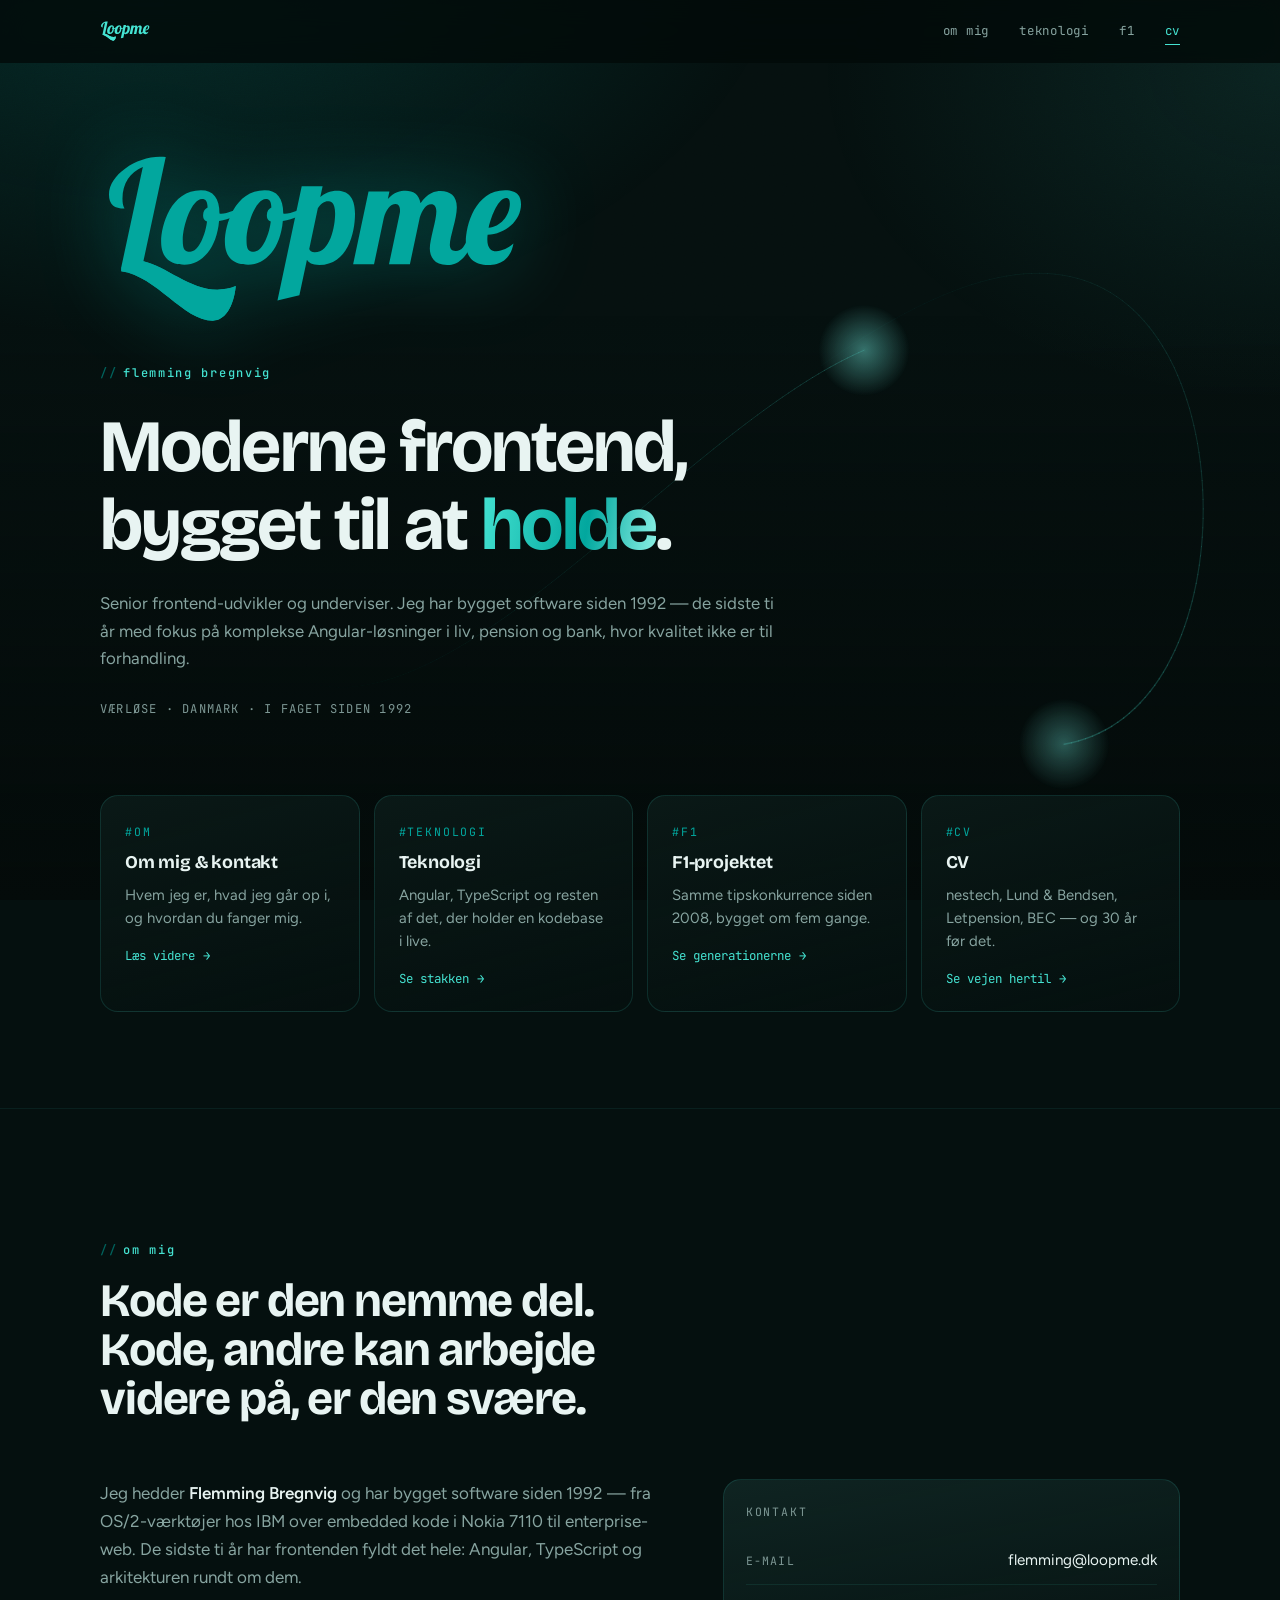
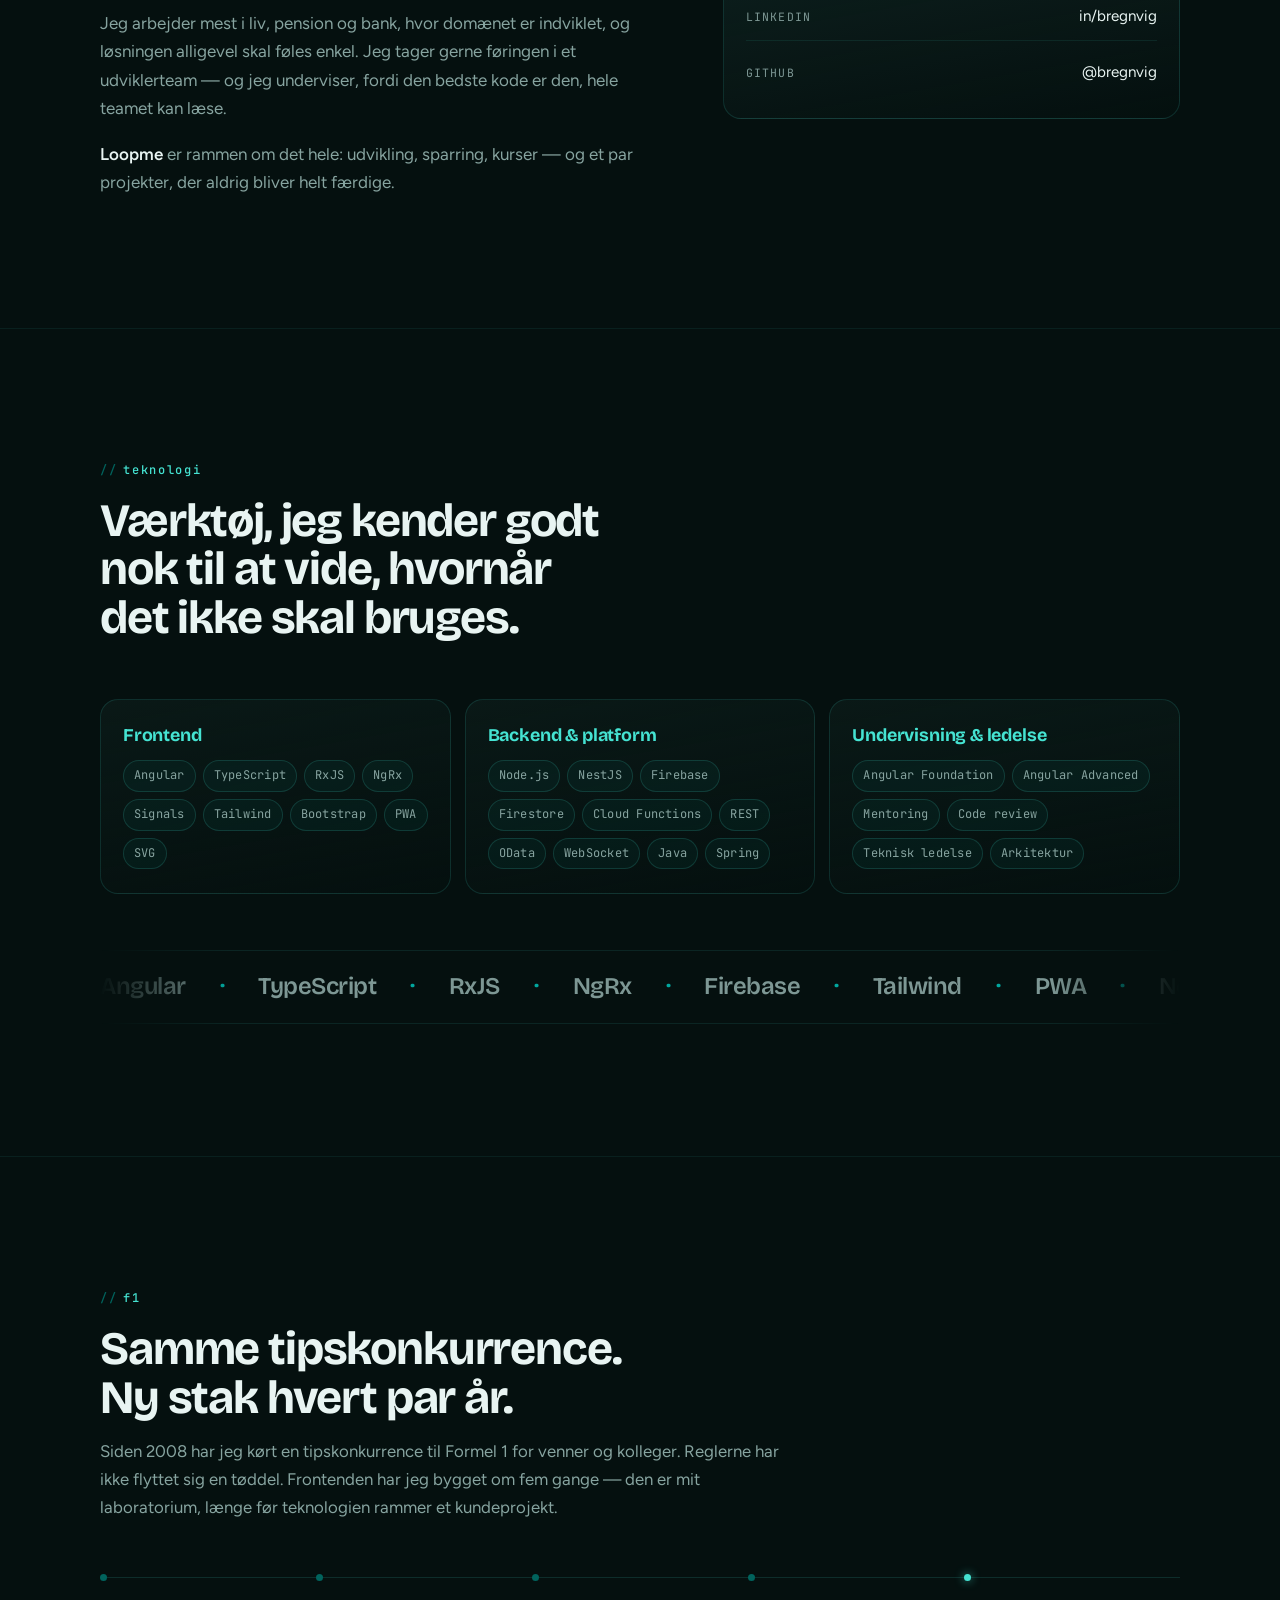
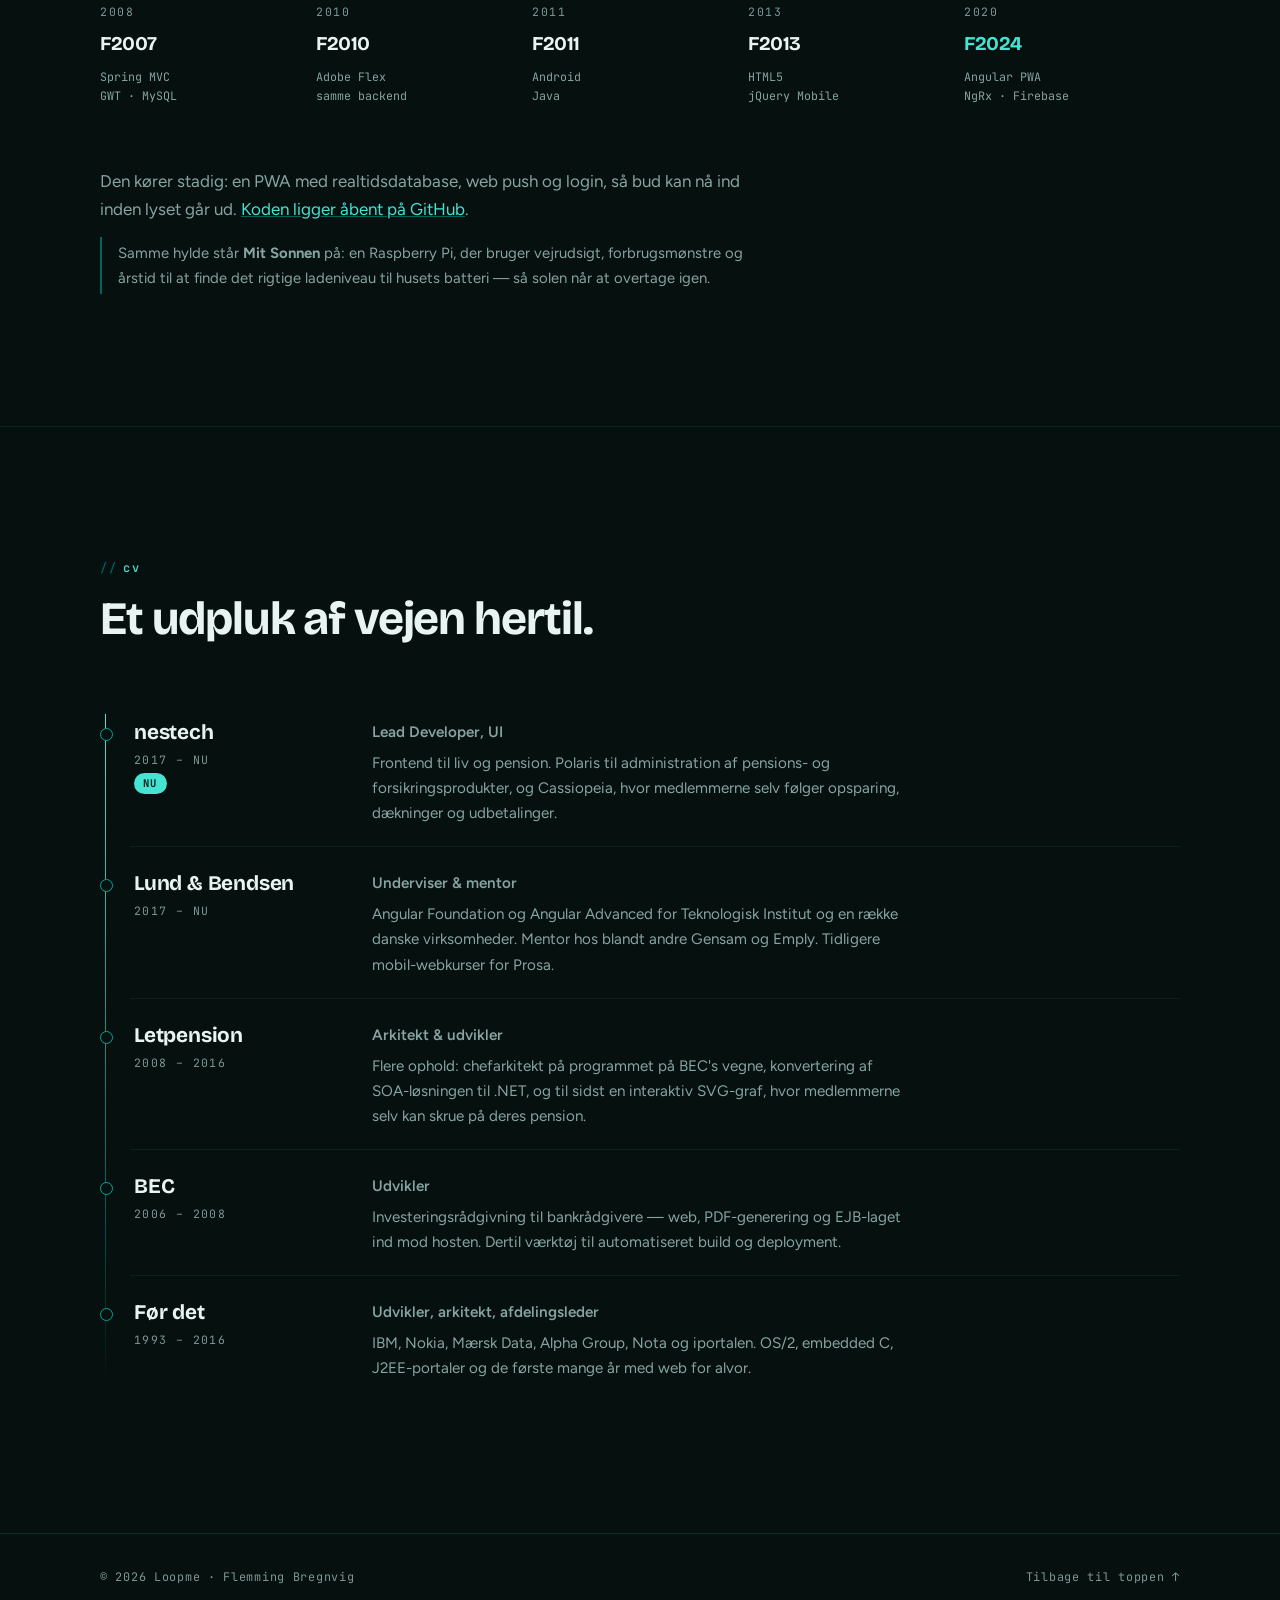
==== index.html @ b908c65d "Pænt link-preview med Open Graph-kort Tilføjer og:image, og:url, canonical og twitter:card, så delte" ====
<!doctype html>
<html lang="da">
<head>
<meta charset="utf-8">
<meta name="viewport" content="width=device-width, initial-scale=1, viewport-fit=cover">
<title>Loopme — Flemming Bregnvig</title>
<meta name="description" content="Loopme er Flemming Bregnvig: senior frontend-udvikler og underviser i Angular og TypeScript, i faget siden 1992.">
<meta name="theme-color" content="#05100f">
<meta property="og:title" content="Loopme — Flemming Bregnvig">
<meta property="og:description" content="Frontend-udvikling, arkitektur og undervisning i Angular og TypeScript.">
<meta property="og:type" content="website">
<meta property="og:locale" content="da_DK">
<meta property="og:site_name" content="Loopme">
<meta property="og:url" content="https://loopme.dk/">
<meta property="og:image" content="https://loopme.dk/assets/og-image.png">
<meta property="og:image:width" content="1200">
<meta property="og:image:height" content="630">
<meta property="og:image:type" content="image/png">
<meta property="og:image:alt" content="Loopme-logoet i turkis på mørk bund, med navnet Flemming Bregnvig.">
<meta name="twitter:card" content="summary_large_image">
<meta name="twitter:image" content="https://loopme.dk/assets/og-image.png">
<link rel="canonical" href="https://loopme.dk/">
<link rel="icon" href="assets/favicon.svg" type="image/svg+xml">
<link rel="preconnect" href="https://fonts.googleapis.com">
<link rel="preconnect" href="https://fonts.gstatic.com" crossorigin>
<link rel="stylesheet" href="https://fonts.googleapis.com/css2?family=Bricolage+Grotesque:opsz,wght@12..96,600;12..96,700&family=Figtree:wght@400;500;600&family=JetBrains+Mono:wght@400;500&display=swap">
<link rel="stylesheet" href="styles.css">
</head>
<body>

<header class="topbar">
  <div class="shell">
    <a class="brand" href="#top" aria-label="Loopme — til toppen"><svg role="img" aria-label="Loopme" xmlns="http://www.w3.org/2000/svg"
viewBox="344 485 912 362"
version="1.1"><g
transform="matrix(1.3333333,0,0,-1.3333333,0,1333.3333)"><g><g><g
transform="translate(428.2186,527.3781)"><path
style="fill:currentColor;fill-opacity:1;fill-rule:nonzero;stroke:none"
d="m 0,0 c -4.852,1.155 -6.238,5.083 -6.238,9.703 0,6.471 3.004,10.63 7.162,12.477 -0.462,9.705 -2.773,13.401 -8.779,13.401 -16.404,0 -30.728,-42.281 -30.728,-64.922 0,-15.249 3.002,-18.715 11.783,-18.715 11.32,0 23.104,20.794 26.8,48.056 m 19.87,12.707 c 0.924,-0.461 1.848,-0.461 2.541,-0.461 10.627,0 25.646,6.93 35.58,13.862 l 2.08,-6.238 C 51.292,10.397 36.042,3.467 19.176,0.694 15.48,-42.048 -7.624,-68.85 -36.042,-68.85 c -21.486,0 -36.967,10.167 -36.967,36.505 0,26.57 15.711,82.019 63.306,82.019 19.869,0 29.573,-12.708 29.573,-36.967" /></g><g
transform="translate(529.6465,527.3781)"><path
style="fill:currentColor;fill-opacity:1;fill-rule:nonzero;stroke:none"
d="m 0,0 c -4.852,1.155 -6.238,5.083 -6.238,9.703 0,6.471 3.004,10.63 7.162,12.477 -0.461,9.705 -2.773,13.401 -8.779,13.401 -16.404,0 -30.728,-42.281 -30.728,-64.922 0,-15.249 3.002,-18.715 11.783,-18.715 11.32,0 23.104,20.794 26.8,48.056 m 19.87,12.707 c 0.924,-0.461 1.848,-0.461 2.541,-0.461 10.627,0 25.646,6.93 35.58,13.862 l 2.08,-6.238 C 51.292,10.397 36.042,3.467 19.176,0.694 15.48,-42.048 -7.624,-68.85 -36.042,-68.85 c -21.486,0 -36.967,10.167 -36.967,36.505 0,26.57 15.711,82.019 63.306,82.019 19.869,0 29.573,-12.708 29.573,-36.967" /></g><g
transform="translate(631.9987,540.3173)"><path
style="fill:currentColor;fill-opacity:1;fill-rule:nonzero;stroke:none"
d="m 0,0 c 0,17.789 -7.393,19.176 -11.552,19.176 -5.083,0 -11.552,-3.928 -15.942,-11.321 l -13.631,-64.691 c 0.924,-2.542 3.465,-5.314 8.779,-5.314 C -8.087,-62.15 0,-21.718 0,0 m -19.87,43.203 -3.696,-17.327 c 6.7,5.777 15.479,9.934 27.031,9.934 15.711,0 28.188,-9.01 28.188,-36.504 0,-31.191 -12.014,-81.556 -56.837,-81.556 -11.552,0 -17.096,3.926 -19.639,8.317 l -12.013,-56.373 -34.887,-8.318 38.584,181.827 z" /></g><g
transform="translate(784.7168,554.8719)"><path
style="fill:currentColor;fill-opacity:1;fill-rule:nonzero;stroke:none"
d="m 0,0 c -8.318,0 -14.556,-9.703 -18.021,-21.256 l -15.711,-74.163 h -33.269 l 16.866,79.708 c 0.461,1.849 0.692,3.697 0.692,5.777 0,5.083 -1.847,10.166 -6.93,10.166 -9.012,0 -15.25,-9.935 -18.715,-21.488 l -15.711,-74.163 h -33.269 L -99.578,20.1 h 33.269 L -68.85,8.087 c 9.704,11.09 20.101,13.169 28.188,13.169 12.244,0 21.255,-5.545 23.796,-19.869 11.091,17.097 23.566,19.638 32.115,19.638 14.787,0 25.645,-7.624 25.645,-26.107 0,-18.714 -11.09,-46.671 -11.09,-59.609 0,-5.775 2.311,-9.703 9.242,-9.703 10.166,0 14.325,8.317 19.408,20.331 h 9.703 C 55.218,-91.954 37.429,-96.805 25.184,-96.805 c -20.101,0 -27.263,12.938 -27.263,26.107 0,15.71 10.397,44.129 10.397,58.915 C 8.318,-4.159 5.545,0 0,0" /></g><g
transform="translate(904.1709,564.8074)"><path
style="fill:currentColor;fill-opacity:1;fill-rule:nonzero;stroke:none"
d="M 0,0 C -11.553,0 -23.104,-25.646 -27.958,-47.594 -9.935,-46.67 5.774,-28.881 5.774,-9.473 5.774,-3.697 4.39,0 0,0 m -15.712,-84.793 c 8.779,0 19.871,5.777 27.263,12.246 -4.851,-26.339 -21.486,-34.194 -39.97,-34.194 -21.487,0 -35.812,10.628 -35.812,36.735 0,26.571 15.018,82.25 62.382,82.25 20.561,0 25.415,-10.627 25.415,-22.179 0,-26.801 -25.415,-47.132 -53.139,-48.75 -0.231,-2.31 -0.464,-4.851 -0.464,-6.93 0,-14.556 6.238,-19.178 14.325,-19.178" /></g><g
transform="translate(444.6376,418.9002)"><path
style="fill:currentColor;fill-opacity:1;fill-rule:nonzero;stroke:none"
d="M 0,0 C -44.428,0 -81.236,37.127 -117.617,45.173 L -152.823,35.05 v -5.713 c 56.653,-7.899 98.593,-78.66 145.825,-78.66 18.891,0 32.884,21.341 36.382,54.921 C 19.24,1.402 9.445,0 0,0" /></g><g
transform="translate(444.6376,418.9002)"><path
style="fill:currentColor;fill-opacity:1;fill-rule:nonzero;stroke:none"
d="m 0,0 c -44.428,0 -81.236,37.127 -117.617,45.173 l 35.58,165.887 c -3.004,0.232 -6.007,0.462 -9.242,0.462 -38.583,0 -81.095,-29.342 -81.095,-60.07 0,-16.635 8.78,-22.411 24.722,-22.411 -0.231,2.08 -3.235,3.927 -3.235,15.711 0,24.721 12.245,42.048 32.345,50.366 L -152.823,35.675 V 35.05 29.337 c 56.653,-7.899 98.593,-78.66 145.825,-78.66 18.891,0 32.884,21.341 36.382,54.921 C 19.24,1.402 9.445,0 0,0" /></g></g></g></g></svg></a>
    <nav class="nav" aria-label="Sektioner">
      <a href="#om">om mig</a>
      <a href="#teknologi">teknologi</a>
      <a href="#f1">f1</a>
      <a href="#cv">cv</a>
    </nav>
  </div>
  <div class="progress" aria-hidden="true"></div>
</header>

<main id="top">

  <!-- ── forside ─────────────────────────────────────── -->
  <section class="hero">
    <canvas id="loop-canvas" aria-hidden="true"></canvas>
    <div class="shell">
      <div class="hero-logo"><svg role="img" aria-label="Loopme" xmlns="http://www.w3.org/2000/svg"
viewBox="344 485 912 362"
version="1.1"><g
transform="matrix(1.3333333,0,0,-1.3333333,0,1333.3333)"><g><g><g
transform="translate(428.2186,527.3781)"><path
style="fill:currentColor;fill-opacity:1;fill-rule:nonzero;stroke:none"
d="m 0,0 c -4.852,1.155 -6.238,5.083 -6.238,9.703 0,6.471 3.004,10.63 7.162,12.477 -0.462,9.705 -2.773,13.401 -8.779,13.401 -16.404,0 -30.728,-42.281 -30.728,-64.922 0,-15.249 3.002,-18.715 11.783,-18.715 11.32,0 23.104,20.794 26.8,48.056 m 19.87,12.707 c 0.924,-0.461 1.848,-0.461 2.541,-0.461 10.627,0 25.646,6.93 35.58,13.862 l 2.08,-6.238 C 51.292,10.397 36.042,3.467 19.176,0.694 15.48,-42.048 -7.624,-68.85 -36.042,-68.85 c -21.486,0 -36.967,10.167 -36.967,36.505 0,26.57 15.711,82.019 63.306,82.019 19.869,0 29.573,-12.708 29.573,-36.967" /></g><g
transform="translate(529.6465,527.3781)"><path
style="fill:currentColor;fill-opacity:1;fill-rule:nonzero;stroke:none"
d="m 0,0 c -4.852,1.155 -6.238,5.083 -6.238,9.703 0,6.471 3.004,10.63 7.162,12.477 -0.461,9.705 -2.773,13.401 -8.779,13.401 -16.404,0 -30.728,-42.281 -30.728,-64.922 0,-15.249 3.002,-18.715 11.783,-18.715 11.32,0 23.104,20.794 26.8,48.056 m 19.87,12.707 c 0.924,-0.461 1.848,-0.461 2.541,-0.461 10.627,0 25.646,6.93 35.58,13.862 l 2.08,-6.238 C 51.292,10.397 36.042,3.467 19.176,0.694 15.48,-42.048 -7.624,-68.85 -36.042,-68.85 c -21.486,0 -36.967,10.167 -36.967,36.505 0,26.57 15.711,82.019 63.306,82.019 19.869,0 29.573,-12.708 29.573,-36.967" /></g><g
transform="translate(631.9987,540.3173)"><path
style="fill:currentColor;fill-opacity:1;fill-rule:nonzero;stroke:none"
d="m 0,0 c 0,17.789 -7.393,19.176 -11.552,19.176 -5.083,0 -11.552,-3.928 -15.942,-11.321 l -13.631,-64.691 c 0.924,-2.542 3.465,-5.314 8.779,-5.314 C -8.087,-62.15 0,-21.718 0,0 m -19.87,43.203 -3.696,-17.327 c 6.7,5.777 15.479,9.934 27.031,9.934 15.711,0 28.188,-9.01 28.188,-36.504 0,-31.191 -12.014,-81.556 -56.837,-81.556 -11.552,0 -17.096,3.926 -19.639,8.317 l -12.013,-56.373 -34.887,-8.318 38.584,181.827 z" /></g><g
transform="translate(784.7168,554.8719)"><path
style="fill:currentColor;fill-opacity:1;fill-rule:nonzero;stroke:none"
d="m 0,0 c -8.318,0 -14.556,-9.703 -18.021,-21.256 l -15.711,-74.163 h -33.269 l 16.866,79.708 c 0.461,1.849 0.692,3.697 0.692,5.777 0,5.083 -1.847,10.166 -6.93,10.166 -9.012,0 -15.25,-9.935 -18.715,-21.488 l -15.711,-74.163 h -33.269 L -99.578,20.1 h 33.269 L -68.85,8.087 c 9.704,11.09 20.101,13.169 28.188,13.169 12.244,0 21.255,-5.545 23.796,-19.869 11.091,17.097 23.566,19.638 32.115,19.638 14.787,0 25.645,-7.624 25.645,-26.107 0,-18.714 -11.09,-46.671 -11.09,-59.609 0,-5.775 2.311,-9.703 9.242,-9.703 10.166,0 14.325,8.317 19.408,20.331 h 9.703 C 55.218,-91.954 37.429,-96.805 25.184,-96.805 c -20.101,0 -27.263,12.938 -27.263,26.107 0,15.71 10.397,44.129 10.397,58.915 C 8.318,-4.159 5.545,0 0,0" /></g><g
transform="translate(904.1709,564.8074)"><path
style="fill:currentColor;fill-opacity:1;fill-rule:nonzero;stroke:none"
d="M 0,0 C -11.553,0 -23.104,-25.646 -27.958,-47.594 -9.935,-46.67 5.774,-28.881 5.774,-9.473 5.774,-3.697 4.39,0 0,0 m -15.712,-84.793 c 8.779,0 19.871,5.777 27.263,12.246 -4.851,-26.339 -21.486,-34.194 -39.97,-34.194 -21.487,0 -35.812,10.628 -35.812,36.735 0,26.571 15.018,82.25 62.382,82.25 20.561,0 25.415,-10.627 25.415,-22.179 0,-26.801 -25.415,-47.132 -53.139,-48.75 -0.231,-2.31 -0.464,-4.851 -0.464,-6.93 0,-14.556 6.238,-19.178 14.325,-19.178" /></g><g
transform="translate(444.6376,418.9002)"><path
style="fill:currentColor;fill-opacity:1;fill-rule:nonzero;stroke:none"
d="M 0,0 C -44.428,0 -81.236,37.127 -117.617,45.173 L -152.823,35.05 v -5.713 c 56.653,-7.899 98.593,-78.66 145.825,-78.66 18.891,0 32.884,21.341 36.382,54.921 C 19.24,1.402 9.445,0 0,0" /></g><g
transform="translate(444.6376,418.9002)"><path
style="fill:currentColor;fill-opacity:1;fill-rule:nonzero;stroke:none"
d="m 0,0 c -44.428,0 -81.236,37.127 -117.617,45.173 l 35.58,165.887 c -3.004,0.232 -6.007,0.462 -9.242,0.462 -38.583,0 -81.095,-29.342 -81.095,-60.07 0,-16.635 8.78,-22.411 24.722,-22.411 -0.231,2.08 -3.235,3.927 -3.235,15.711 0,24.721 12.245,42.048 32.345,50.366 L -152.823,35.675 V 35.05 29.337 c 56.653,-7.899 98.593,-78.66 145.825,-78.66 18.891,0 32.884,21.341 36.382,54.921 C 19.24,1.402 9.445,0 0,0" /></g></g></g></g></svg></div>

      <div class="hero-copy">
        <p class="eyebrow">flemming bregnvig</p>
        <h1>Moderne frontend, bygget til at <em>holde</em>.</h1>
        <p class="lead">
          Senior frontend-udvikler og underviser. Jeg har bygget software siden
          1992 — de sidste ti år med fokus på komplekse Angular-løsninger i liv,
          pension og bank, hvor kvalitet ikke er til forhandling.
        </p>
        <p class="hero-meta">Værløse · Danmark · I faget siden 1992</p>
      </div>

      <!-- teasere: genvej til hver sektion, navngivet efter deres anker -->
      <nav class="teasers" aria-label="Genveje">
        <a class="teaser" href="#om">
          <span class="teaser-key">#om</span>
          <h3>Om mig &amp; kontakt</h3>
          <p>Hvem jeg er, hvad jeg går op i, og hvordan du fanger mig.</p>
          <span class="teaser-go">Læs videre <span aria-hidden="true">→</span></span>
        </a>
        <a class="teaser" href="#teknologi">
          <span class="teaser-key">#teknologi</span>
          <h3>Teknologi</h3>
          <p>Angular, TypeScript og resten af det, der holder en kodebase i live.</p>
          <span class="teaser-go">Se stakken <span aria-hidden="true">→</span></span>
        </a>
        <a class="teaser" href="#f1">
          <span class="teaser-key">#f1</span>
          <h3>F1-projektet</h3>
          <p>Samme tipskonkurrence siden 2008, bygget om fem gange.</p>
          <span class="teaser-go">Se generationerne <span aria-hidden="true">→</span></span>
        </a>
        <a class="teaser" href="#cv">
          <span class="teaser-key">#cv</span>
          <h3>CV</h3>
          <p>nestech, Lund &amp; Bendsen, Letpension, BEC — og 30 år før det.</p>
          <span class="teaser-go">Se vejen hertil <span aria-hidden="true">→</span></span>
        </a>
      </nav>
    </div>
  </section>

  <!-- ── om mig + kontakt ────────────────────────────── -->
  <section class="section" id="om">
    <div class="shell">
      <div class="section-head reveal">
        <p class="eyebrow">om mig</p>
        <h2>Kode er den nemme del. Kode, andre kan arbejde videre på, er den svære.</h2>
      </div>

      <div class="about">
        <div class="about-body reveal">
          <p>
            Jeg hedder <strong>Flemming Bregnvig</strong> og har bygget software
            siden 1992 — fra OS/2-værktøjer hos IBM over embedded kode i Nokia 7110
            til enterprise-web. De sidste ti år har frontenden fyldt det hele:
            Angular, TypeScript og arkitekturen rundt om dem.
          </p>
          <p>
            Jeg arbejder mest i liv, pension og bank, hvor domænet er indviklet,
            og løsningen alligevel skal føles enkel. Jeg tager gerne føringen i et
            udviklerteam — og jeg underviser, fordi den bedste kode er den, hele
            teamet kan læse.
          </p>
          <p>
            <strong>Loopme</strong> er rammen om det hele: udvikling, sparring,
            kurser — og et par projekter, der aldrig bliver helt færdige.
          </p>
        </div>

        <div class="contact reveal">
          <p class="contact-title">Kontakt</p>
          <a href="mailto:flemming@loopme.dk">
            <span class="k">E-mail</span>
            <span class="v">flemming@loopme.dk</span>
          </a>
          <a href="https://www.linkedin.com/in/bregnvig" target="_blank" rel="noopener">
            <span class="k">LinkedIn</span>
            <span class="v">in/bregnvig</span>
          </a>
          <a href="https://github.com/bregnvig" target="_blank" rel="noopener">
            <span class="k">GitHub</span>
            <span class="v">@bregnvig</span>
          </a>
        </div>
      </div>
    </div>
  </section>

  <!-- ── teknologi ───────────────────────────────────── -->
  <section class="section" id="teknologi">
    <div class="shell">
      <div class="section-head reveal">
        <p class="eyebrow">teknologi</p>
        <h2>Værktøj, jeg kender godt nok til at vide, hvornår det ikke skal bruges.</h2>
      </div>

      <div class="stacks">
        <div class="stack reveal">
          <h3>Frontend</h3>
          <ul>
            <li>Angular</li><li>TypeScript</li><li>RxJS</li><li>NgRx</li>
            <li>Signals</li><li>Tailwind</li><li>Bootstrap</li><li>PWA</li><li>SVG</li>
          </ul>
        </div>
        <div class="stack reveal">
          <h3>Backend &amp; platform</h3>
          <ul>
            <li>Node.js</li><li>NestJS</li><li>Firebase</li><li>Firestore</li>
            <li>Cloud Functions</li><li>REST</li><li>OData</li><li>WebSocket</li>
            <li>Java</li><li>Spring</li>
          </ul>
        </div>
        <div class="stack reveal">
          <h3>Undervisning &amp; ledelse</h3>
          <ul>
            <li>Angular Foundation</li><li>Angular Advanced</li><li>Mentoring</li>
            <li>Code review</li><li>Teknisk ledelse</li><li>Arkitektur</li>
          </ul>
        </div>
      </div>

      <div class="marquee reveal" aria-hidden="true">
        <div class="marquee-track">
          <div class="marquee-group">
            <span>Angular</span><b>·</b><span>TypeScript</span><b>·</b><span>RxJS</span><b>·</b>
            <span>NgRx</span><b>·</b><span>Firebase</span><b>·</b><span>Tailwind</span><b>·</b>
            <span>PWA</span><b>·</b><span>NestJS</span><b>·</b><span>Node.js</span><b>·</b>
            <span>OData</span><b>·</b><span>Java</span><b>·</b><span>Spring</span><b>·</b>
          </div>
          <div class="marquee-group">
            <span>Angular</span><b>·</b><span>TypeScript</span><b>·</b><span>RxJS</span><b>·</b>
            <span>NgRx</span><b>·</b><span>Firebase</span><b>·</b><span>Tailwind</span><b>·</b>
            <span>PWA</span><b>·</b><span>NestJS</span><b>·</b><span>Node.js</span><b>·</b>
            <span>OData</span><b>·</b><span>Java</span><b>·</b><span>Spring</span><b>·</b>
          </div>
        </div>
      </div>
    </div>
  </section>


  <!-- ── f1-projektet ────────────────────────────────── -->
  <section class="section" id="f1">
    <div class="shell">
      <div class="section-head reveal">
        <p class="eyebrow">f1</p>
        <h2>Samme tipskonkurrence. Ny stak hvert par år.</h2>
        <p class="lead">
          Siden 2008 har jeg kørt en tipskonkurrence til Formel 1 for venner og
          kolleger. Reglerne har ikke flyttet sig en tøddel. Frontenden har jeg
          bygget om fem gange — den er mit laboratorium, længe før teknologien
          rammer et kundeprojekt.
        </p>
      </div>

      <div class="gens reveal">
        <div class="gen">
          <span class="gen-year">2008</span>
          <span class="gen-name">F2007</span>
          <span class="gen-stack">Spring MVC<br>GWT · MySQL</span>
        </div>
        <div class="gen">
          <span class="gen-year">2010</span>
          <span class="gen-name">F2010</span>
          <span class="gen-stack">Adobe Flex<br>samme backend</span>
        </div>
        <div class="gen">
          <span class="gen-year">2011</span>
          <span class="gen-name">F2011</span>
          <span class="gen-stack">Android<br>Java</span>
        </div>
        <div class="gen">
          <span class="gen-year">2013</span>
          <span class="gen-name">F2013</span>
          <span class="gen-stack">HTML5<br>jQuery Mobile</span>
        </div>
        <div class="gen">
          <span class="gen-year">2020</span>
          <span class="gen-name">F2024</span>
          <span class="gen-stack">Angular PWA<br>NgRx · Firebase</span>
        </div>
      </div>

      <div class="f1-note reveal">
        <p>
          Den kører stadig: en PWA med realtidsdatabase, web push og login, så
          bud kan nå ind inden lyset går ud.
          <a href="https://github.com/bregnvig/F2020" target="_blank" rel="noopener">Koden ligger åbent på GitHub</a>.
        </p>
        <p class="aside">
          Samme hylde står <strong>Mit Sonnen</strong> på: en Raspberry Pi, der
          bruger vejrudsigt, forbrugsmønstre og årstid til at finde det rigtige
          ladeniveau til husets batteri — så solen når at overtage igen.
        </p>
      </div>
    </div>
  </section>

  <!-- ── cv ──────────────────────────────────────────── -->
  <section class="section" id="cv">
    <div class="shell">
      <div class="section-head reveal">
        <p class="eyebrow">cv</p>
        <h2>Et udpluk af vejen hertil.</h2>
      </div>

      <div class="timeline">
        <article class="role reveal">
          <div class="role-org">
            <h3>nestech</h3>
            <p class="role-when">2017 – nu</p>
            <span class="now">Nu</span>
          </div>
          <div class="role-what">
            <p class="role-title">Lead Developer, UI</p>
            <p>
              Frontend til liv og pension. Polaris til administration af
              pensions- og forsikringsprodukter, og Cassiopeia, hvor medlemmerne
              selv følger opsparing, dækninger og udbetalinger.
            </p>
          </div>
        </article>

        <article class="role reveal">
          <div class="role-org">
            <h3>Lund &amp; Bendsen</h3>
            <p class="role-when">2017 – nu</p>
          </div>
          <div class="role-what">
            <p class="role-title">Underviser &amp; mentor</p>
            <p>
              Angular Foundation og Angular Advanced for Teknologisk Institut og
              en række danske virksomheder. Mentor hos blandt andre Gensam og
              Emply. Tidligere mobil-webkurser for Prosa.
            </p>
          </div>
        </article>

        <article class="role reveal">
          <div class="role-org">
            <h3>Letpension</h3>
            <p class="role-when">2008 – 2016</p>
          </div>
          <div class="role-what">
            <p class="role-title">Arkitekt &amp; udvikler</p>
            <p>
              Flere ophold: chefarkitekt på programmet på BEC's vegne,
              konvertering af SOA-løsningen til .NET, og til sidst en interaktiv
              SVG-graf, hvor medlemmerne selv kan skrue på deres pension.
            </p>
          </div>
        </article>

        <article class="role reveal">
          <div class="role-org">
            <h3>BEC</h3>
            <p class="role-when">2006 – 2008</p>
          </div>
          <div class="role-what">
            <p class="role-title">Udvikler</p>
            <p>
              Investeringsrådgivning til bankrådgivere — web, PDF-generering og
              EJB-laget ind mod hosten. Dertil værktøj til automatiseret build og
              deployment.
            </p>
          </div>
        </article>

        <article class="role reveal">
          <div class="role-org">
            <h3>Før det</h3>
            <p class="role-when">1993 – 2016</p>
          </div>
          <div class="role-what">
            <p class="role-title">Udvikler, arkitekt, afdelingsleder</p>
            <p>
              IBM, Nokia, Mærsk Data, Alpha Group, Nota og iportalen. OS/2,
              embedded C, J2EE-portaler og de første mange år med web for alvor.
            </p>
          </div>
        </article>
      </div>
    </div>
  </section>

</main>

<footer class="foot">
  <div class="shell">
    <span>© 2026 Loopme · Flemming Bregnvig</span>
    <a href="#top">Tilbage til toppen ↑</a>
  </div>
</footer>

<script src="main.js"></script>
</body>
</html>
---- styles.css ----
/* Loopme — dark, teal-led single page
   Color  : ground #05100F · surface #0A1917 · raised #0F2422 · accent #02A79E · lit #45E3D2
   Type   : Bricolage Grotesque (display) · Figtree (body) · JetBrains Mono (labels)
   Layout : sticky rail nav, ambient loop canvas, three anchored sections */

:root {
  color-scheme: dark;

  --ground:      #05100f;
  --ground-deep: #030a09;
  --surface:     #0a1917;
  --raised:      #0f2422;
  --line:        rgba(69, 227, 210, 0.14);
  --line-strong: rgba(69, 227, 210, 0.32);

  --accent:      #02a79e;
  --accent-lit:  #45e3d2;
  --accent-deep: #01635d;

  --text:        #e8f4f2;
  --muted:       #87a4a0;
  --faint:       #7d9794;

  --display: "Bricolage Grotesque", "Trebuchet MS", sans-serif;
  --body: "Figtree", "Helvetica Neue", Arial, sans-serif;
  --mono: "JetBrains Mono", "SFMono-Regular", Consolas, monospace;

  --measure: 62ch;
  --shell: 1120px;
  --radius: 18px;
}

* { box-sizing: border-box; }

html { scroll-behavior: smooth; }

body {
  margin: 0;
  background: var(--ground);
  color: var(--text);
  font-family: var(--body);
  font-size: clamp(15px, 0.6vw + 13.6px, 17px);
  line-height: 1.65;
  -webkit-font-smoothing: antialiased;
  overflow-x: hidden;
}

/* ambient wash — teal from the top-left, cold deep from the bottom */
body::before {
  content: "";
  position: fixed;
  inset: 0;
  z-index: 0;
  pointer-events: none;
  background:
    radial-gradient(90ch 60ch at 12% -10%, rgba(2, 167, 158, 0.20), transparent 65%),
    radial-gradient(70ch 50ch at 100% 8%, rgba(69, 227, 210, 0.09), transparent 60%),
    linear-gradient(180deg, transparent 35%, var(--ground-deep) 100%);
}

/* fine grain so the flat dark never reads as plastic */
body::after {
  content: "";
  position: fixed;
  inset: 0;
  z-index: 0;
  pointer-events: none;
  opacity: 0.4;
  mix-blend-mode: overlay;
  background-image: url("data:image/svg+xml,%3Csvg xmlns='http://www.w3.org/2000/svg' width='160' height='160'%3E%3Cfilter id='n'%3E%3CfeTurbulence type='fractalNoise' baseFrequency='0.9' numOctaves='3'/%3E%3C/filter%3E%3Crect width='160' height='160' filter='url(%23n)' opacity='0.35'/%3E%3C/svg%3E");
}

.shell {
  width: 100%;
  max-width: var(--shell);
  margin-inline: auto;
  padding-inline: 20px;
}

main, header, footer { position: relative; z-index: 1; }

a { color: inherit; }

::selection { background: var(--accent); color: #02201e; }

:focus-visible {
  outline: 2px solid var(--accent-lit);
  outline-offset: 3px;
  border-radius: 4px;
}

/* ── type ───────────────────────────────────────────── */

h1, h2, h3 {
  font-family: var(--display);
  font-weight: 700;
  line-height: 1.05;
  letter-spacing: -0.025em;
  text-wrap: balance;
  margin: 0;
}

h1 { font-size: clamp(2.5rem, 6.4vw, 4.6rem); }
h2 { font-size: clamp(1.9rem, 4vw, 2.9rem); }
h3 { font-size: 1.12rem; letter-spacing: -0.01em; line-height: 1.25; }

p { margin: 0; }

.lead {
  font-size: clamp(1.05rem, 1.3vw, 1.22rem);
  color: var(--muted);
  max-width: var(--measure);
}

/* code-comment eyebrow — the page is written by someone who writes code */
.eyebrow {
  font-family: var(--mono);
  font-size: 0.75rem;
  font-weight: 500;
  letter-spacing: 0.14em;
  text-transform: lowercase;
  color: var(--accent-lit);
  display: inline-flex;
  align-items: center;
  gap: 0.5em;
}
.eyebrow::before { content: "//"; color: var(--accent-deep); }

/* ── top bar ────────────────────────────────────────── */

.topbar {
  position: fixed;
  top: 0;
  left: 0;
  right: 0;
  z-index: 50;
  padding-top: env(safe-area-inset-top, 0px);
  background: color-mix(in srgb, var(--ground-deep) 82%, transparent);
  backdrop-filter: blur(14px) saturate(140%);
  border-bottom: 1px solid transparent;
  transition: border-color 0.3s ease, background 0.3s ease;
}
.topbar.is-stuck { border-bottom-color: var(--line); }

.topbar .shell {
  display: flex;
  align-items: center;
  justify-content: space-between;
  gap: 16px;
  height: 62px;
}

.brand {
  display: flex;
  align-items: center;
  color: var(--accent-lit);
  text-decoration: none;
  transition: color 0.25s ease;
}
.brand:hover { color: #7ff2e4; }
.brand svg { height: 20px; width: auto; display: block; }

.nav {
  display: flex;
  align-items: center;
  gap: clamp(14px, 2.4vw, 30px);
  font-family: var(--mono);
  font-size: 0.78rem;
  letter-spacing: 0.06em;
}
.nav a {
  text-decoration: none;
  color: var(--muted);
  padding: 4px 0;
  position: relative;
  transition: color 0.25s ease;
  white-space: nowrap;
}
.nav a::after {
  content: "";
  position: absolute;
  left: 0;
  right: 100%;
  bottom: 0;
  height: 1px;
  background: var(--accent-lit);
  transition: right 0.3s ease;
}
.nav a:hover { color: var(--text); }
.nav a:hover::after,
.nav a.is-active::after { right: 0; }
.nav a.is-active { color: var(--accent-lit); }

.progress {
  position: absolute;
  left: 0;
  bottom: -1px;
  height: 2px;
  width: 100%;
  transform: scaleX(0);
  transform-origin: 0 50%;
  background: linear-gradient(90deg, var(--accent-deep), var(--accent-lit));
  box-shadow: 0 0 12px rgba(69, 227, 210, 0.6);
}

/* ── hero ───────────────────────────────────────────── */

.hero {
  position: relative;
  padding-block: clamp(120px, 17vh, 190px) clamp(56px, 8vw, 96px);
}

#loop-canvas {
  position: absolute;
  inset: 0;
  width: 100%;
  height: 100%;
  z-index: -1;
  opacity: 0.85;
  pointer-events: none;
  mask-image: radial-gradient(120% 90% at 50% 40%, #000 30%, transparent 78%);
}

.hero-logo {
  color: var(--accent);
  width: min(430px, 76vw);
  filter: drop-shadow(0 0 40px rgba(2, 167, 158, 0.45));
}
.hero-logo svg { width: 100%; height: auto; display: block; }

.hero-copy {
  display: flex;
  flex-direction: column;
  align-items: flex-start;
  gap: 26px;
  margin-top: 40px;
}

.hero h1 { max-width: 16ch; }
.hero h1 em {
  font-style: normal;
  color: var(--accent-lit);
  background: linear-gradient(100deg, var(--accent-lit), var(--accent) 60%, #8ff3e7);
  -webkit-background-clip: text;
  background-clip: text;
  -webkit-text-fill-color: transparent;
}

.hero-meta {
  font-family: var(--mono);
  font-size: 0.76rem;
  letter-spacing: 0.1em;
  color: var(--faint);
  text-transform: uppercase;
}

/* ── teaser links ───────────────────────────────────── */

.teasers {
  display: grid;
  grid-template-columns: repeat(auto-fit, minmax(240px, 1fr));
  gap: 14px;
  margin-top: clamp(48px, 7vw, 76px);
}

.teaser {
  --mx: 50%;
  --my: 0%;
  position: relative;
  display: flex;
  flex-direction: column;
  gap: 10px;
  padding: 26px 24px 22px;
  border: 1px solid var(--line);
  border-radius: var(--radius);
  background: linear-gradient(165deg, var(--surface), rgba(5, 16, 15, 0.55));
  text-decoration: none;
  overflow: hidden;
  isolation: isolate;
  transition: transform 0.35s cubic-bezier(0.2, 0.7, 0.3, 1),
              border-color 0.35s ease;
}
/* pointer-tracked glow */
.teaser::before {
  content: "";
  position: absolute;
  inset: -1px;
  z-index: -1;
  opacity: 0;
  background: radial-gradient(22ch 16ch at var(--mx) var(--my), rgba(2, 167, 158, 0.28), transparent 70%);
  transition: opacity 0.35s ease;
}
.teaser:hover,
.teaser:focus-visible {
  transform: translateY(-4px);
  border-color: var(--line-strong);
}
.teaser:hover::before,
.teaser:focus-visible::before { opacity: 1; }

.teaser-key {
  font-family: var(--mono);
  font-size: 0.72rem;
  letter-spacing: 0.16em;
  text-transform: uppercase;
  color: var(--accent);
}
.teaser h3 { color: var(--text); }
.teaser p {
  color: var(--muted);
  font-size: 0.93rem;
  line-height: 1.55;
}
.teaser-go {
  margin-top: 6px;
  font-family: var(--mono);
  font-size: 0.78rem;
  color: var(--accent-lit);
  display: inline-flex;
  align-items: center;
  gap: 8px;
}
.teaser-go span {
  display: inline-block;
  transition: transform 0.3s cubic-bezier(0.2, 0.7, 0.3, 1);
}
.teaser:hover .teaser-go span { transform: translateX(6px); }

/* ── sections ───────────────────────────────────────── */

.section {
  padding-block: clamp(72px, 11vw, 132px);
  scroll-margin-top: 70px;
  border-top: 1px solid rgba(69, 227, 210, 0.08);
}

.section-head {
  display: flex;
  flex-direction: column;
  gap: 16px;
  margin-bottom: clamp(36px, 5vw, 56px);
  max-width: var(--measure);
}

/* ── om mig + kontakt ───────────────────────────────── */

.about {
  display: grid;
  grid-template-columns: minmax(0, 1.25fr) minmax(0, 1fr);
  gap: clamp(28px, 4vw, 56px);
  align-items: start;
}

.about-body {
  display: flex;
  flex-direction: column;
  gap: 18px;
  max-width: var(--measure);
}
.about-body p { color: var(--muted); }
.about-body strong { color: var(--text); font-weight: 600; }

.contact {
  display: flex;
  flex-direction: column;
  gap: 8px;
  padding: 22px;
  border: 1px solid var(--line);
  border-radius: var(--radius);
  background: linear-gradient(170deg, var(--raised), rgba(5, 16, 15, 0.6));
}
.contact-title {
  font-family: var(--mono);
  font-size: 0.72rem;
  letter-spacing: 0.16em;
  text-transform: uppercase;
  color: var(--faint);
  margin-bottom: 8px;
}
.contact a {
  display: flex;
  align-items: baseline;
  justify-content: space-between;
  gap: 12px;
  padding: 11px 0;
  text-decoration: none;
  border-bottom: 1px solid rgba(69, 227, 210, 0.09);
  transition: color 0.25s ease, padding-left 0.25s ease;
}
.contact a:last-child { border-bottom: 0; }
.contact a:hover { color: var(--accent-lit); padding-left: 6px; }
.contact a .k {
  font-family: var(--mono);
  font-size: 0.72rem;
  letter-spacing: 0.1em;
  text-transform: uppercase;
  color: var(--faint);
}
.contact a .v {
  font-size: 0.95rem;
  text-align: right;
  word-break: break-word;
}

/* ── teknologi ──────────────────────────────────────── */

.stacks {
  display: grid;
  grid-template-columns: repeat(auto-fit, minmax(230px, 1fr));
  gap: 14px;
}

.stack {
  padding: 24px 22px;
  border: 1px solid var(--line);
  border-radius: var(--radius);
  background: linear-gradient(170deg, var(--surface), rgba(5, 16, 15, 0.4));
  display: flex;
  flex-direction: column;
  gap: 14px;
}
.stack h3 { color: var(--accent-lit); }
.stack ul {
  list-style: none;
  margin: 0;
  padding: 0;
  display: flex;
  flex-wrap: wrap;
  gap: 7px;
}
.stack li {
  font-family: var(--mono);
  font-size: 0.75rem;
  letter-spacing: 0.02em;
  color: var(--muted);
  padding: 5px 10px;
  border: 1px solid rgba(69, 227, 210, 0.16);
  border-radius: 999px;
  background: rgba(2, 167, 158, 0.06);
  transition: color 0.2s ease, border-color 0.2s ease, background 0.2s ease;
}
.stack li:hover {
  color: var(--text);
  border-color: var(--line-strong);
  background: rgba(2, 167, 158, 0.14);
}

/* looping marquee — the loop is the point */
.marquee {
  margin-top: clamp(36px, 5vw, 56px);
  overflow: hidden;
  border-block: 1px solid rgba(69, 227, 210, 0.1);
  padding-block: 16px;
  mask-image: linear-gradient(90deg, transparent, #000 12%, #000 88%, transparent);
}
.marquee-track {
  display: flex;
  width: max-content;
  gap: 0;
  animation: slide 38s linear infinite;
}
.marquee:hover .marquee-track { animation-play-state: paused; }
.marquee-group {
  display: flex;
  align-items: center;
  gap: 34px;
  padding-right: 34px;
  font-family: var(--display);
  font-size: clamp(1.1rem, 2vw, 1.5rem);
  font-weight: 600;
  letter-spacing: -0.02em;
  color: var(--faint);
  white-space: nowrap;
}
.marquee-group b { color: var(--accent); font-weight: 600; }
@keyframes slide { to { transform: translateX(-50%); } }

/* ── cv ─────────────────────────────────────────────── */

.timeline {
  position: relative;
  display: flex;
  flex-direction: column;
  gap: 4px;
  padding-left: 30px;
}
/* the rail: one continuous line through every role */
.timeline::before {
  content: "";
  position: absolute;
  left: 5px;
  top: 14px;
  bottom: 14px;
  width: 1px;
  background: linear-gradient(180deg, var(--accent-lit), var(--accent-deep) 70%, transparent);
}

.role {
  position: relative;
  display: grid;
  grid-template-columns: minmax(0, 200px) minmax(0, 1fr);
  gap: 6px clamp(18px, 3vw, 40px);
  padding: 20px 4px;
  border-bottom: 1px solid rgba(69, 227, 210, 0.08);
}
.role:last-child { border-bottom: 0; }
.role::before {
  content: "";
  position: absolute;
  left: -30px;
  top: 28px;
  width: 11px;
  height: 11px;
  border-radius: 50%;
  border: 1px solid var(--accent);
  background: var(--ground);
  transition: background 0.3s ease, box-shadow 0.3s ease;
}
.role:hover::before {
  background: var(--accent-lit);
  box-shadow: 0 0 0 4px rgba(2, 167, 158, 0.18);
}

.role-org {
  display: flex;
  flex-direction: column;
  gap: 4px;
}
.role-org h3 { color: var(--text); font-size: 1.3rem; }
.role-when {
  font-family: var(--mono);
  font-size: 0.72rem;
  letter-spacing: 0.12em;
  text-transform: uppercase;
  color: var(--faint);
}
.role-what {
  display: flex;
  flex-direction: column;
  gap: 6px;
}
.role-title {
  font-weight: 600;
  color: var(--accent-lit);
  font-size: 0.95rem;
}
.role-what p {
  color: var(--muted);
  font-size: 0.95rem;
  max-width: 54ch;
}

.now {
  display: inline-flex;
  align-items: center;
  gap: 6px;
  align-self: flex-start;
  font-family: var(--mono);
  font-size: 0.66rem;
  letter-spacing: 0.14em;
  text-transform: uppercase;
  color: #04231f;
  background: var(--accent-lit);
  padding: 2px 9px;
  border-radius: 999px;
  font-weight: 700;
}


/* ── f1: generationer af samme projekt ──────────────── */

.gens {
  display: grid;
  grid-template-columns: repeat(auto-fit, minmax(165px, 1fr));
  gap: 0;
  margin-top: clamp(30px, 4vw, 44px);
  border-top: 1px solid var(--line);
}

.gen {
  position: relative;
  display: flex;
  flex-direction: column;
  gap: 7px;
  padding: 24px 18px 22px 0;
  transition: background 0.3s ease;
}
/* the tick on the shared rail — one per rebuild */
.gen::before {
  content: "";
  position: absolute;
  left: 0;
  top: -4px;
  width: 7px;
  height: 7px;
  border-radius: 50%;
  background: var(--accent-deep);
  transition: background 0.3s ease, box-shadow 0.3s ease;
}
.gen:last-child::before {
  background: var(--accent-lit);
  box-shadow: 0 0 10px rgba(69, 227, 210, 0.7);
}
.gen:hover::before { background: var(--accent-lit); }

.gen-year {
  font-family: var(--mono);
  font-size: 0.72rem;
  letter-spacing: 0.14em;
  color: var(--faint);
}
.gen-name {
  font-family: var(--display);
  font-size: 1.22rem;
  font-weight: 700;
  letter-spacing: -0.02em;
  color: var(--text);
}
.gen:last-child .gen-name { color: var(--accent-lit); }
.gen-stack {
  font-family: var(--mono);
  font-size: 0.73rem;
  line-height: 1.7;
  color: var(--muted);
}

.f1-note {
  margin-top: clamp(26px, 3.5vw, 38px);
  display: flex;
  flex-direction: column;
  gap: 14px;
  max-width: var(--measure);
}
.f1-note p { color: var(--muted); }
.f1-note a { color: var(--accent-lit); text-decoration-color: var(--accent-deep); }

.aside {
  border-left: 2px solid var(--accent-deep);
  padding: 4px 0 4px 16px;
  font-size: 0.93rem;
}

/* ── footer ─────────────────────────────────────────── */

.foot {
  border-top: 1px solid var(--line);
  padding-block: 34px calc(34px + env(safe-area-inset-bottom, 0px));
}
.foot .shell {
  display: flex;
  flex-wrap: wrap;
  align-items: center;
  justify-content: space-between;
  gap: 14px;
  font-family: var(--mono);
  font-size: 0.74rem;
  letter-spacing: 0.06em;
  color: var(--faint);
}
.foot a { text-decoration: none; transition: color 0.25s ease; }
.foot a:hover { color: var(--accent-lit); }

/* ── reveal on scroll (only once JS is up, so the page is readable at rest) ── */

.anim .reveal {
  opacity: 0;
  transform: translateY(22px);
  transition: opacity 0.7s ease, transform 0.7s cubic-bezier(0.2, 0.7, 0.3, 1);
}
.anim .reveal.is-in {
  opacity: 1;
  transform: none;
}

/* ── narrow ─────────────────────────────────────────── */

@media (max-width: 760px) {
  .about { grid-template-columns: 1fr; }
  .role { grid-template-columns: 1fr; }
  .role::before { top: 26px; }
  .nav { gap: 14px; font-size: 0.72rem; }
  .gens { grid-template-columns: 1fr; }
  .gen { padding: 18px 0 18px 20px; border-bottom: 1px solid rgba(69, 227, 210, 0.08); }
  .gen:last-child { border-bottom: 0; }
  .topbar .shell { height: 56px; }
}

@media (prefers-reduced-motion: reduce) {
  html { scroll-behavior: auto; }

  *, *::before, *::after {
    animation-duration: 0.001ms !important;
    animation-iteration-count: 1 !important;
    transition-duration: 0.001ms !important;
  }
  .anim .reveal { opacity: 1; transform: none; }
  .marquee-track { animation: none; }
}
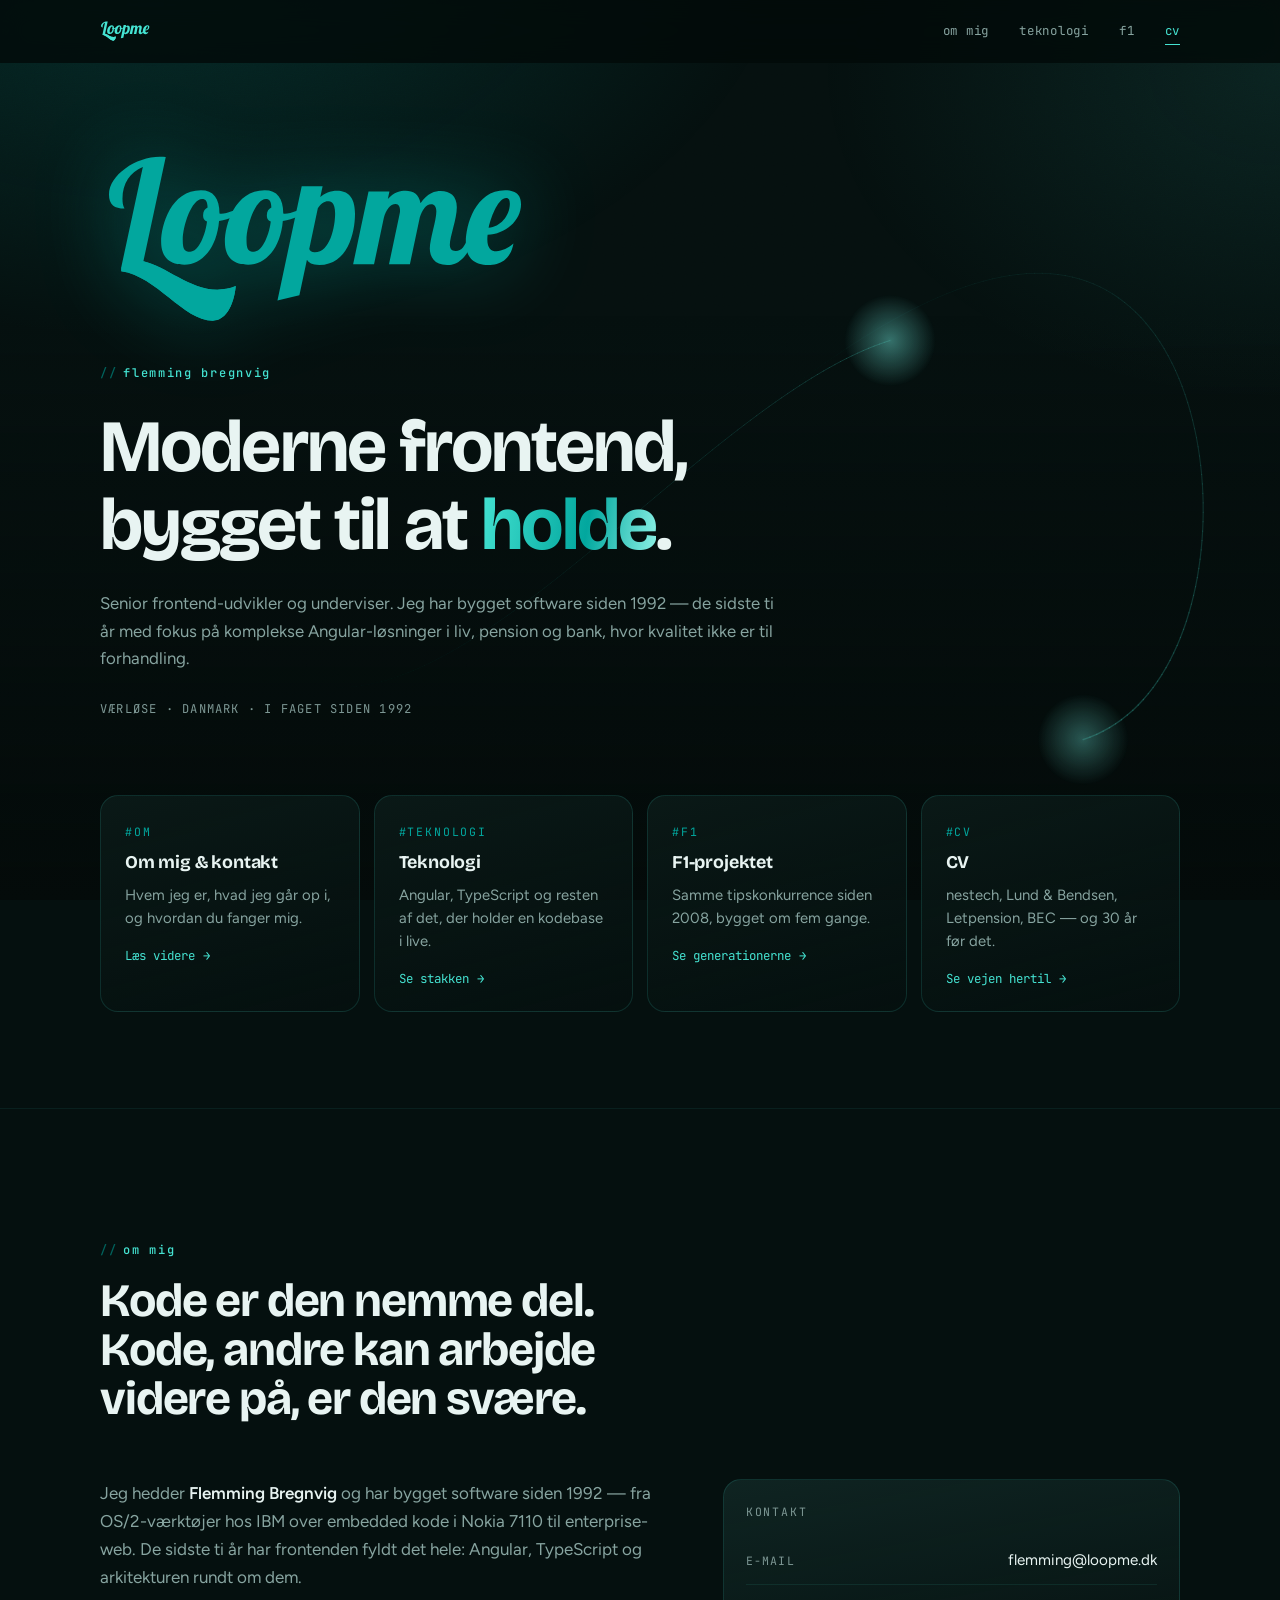
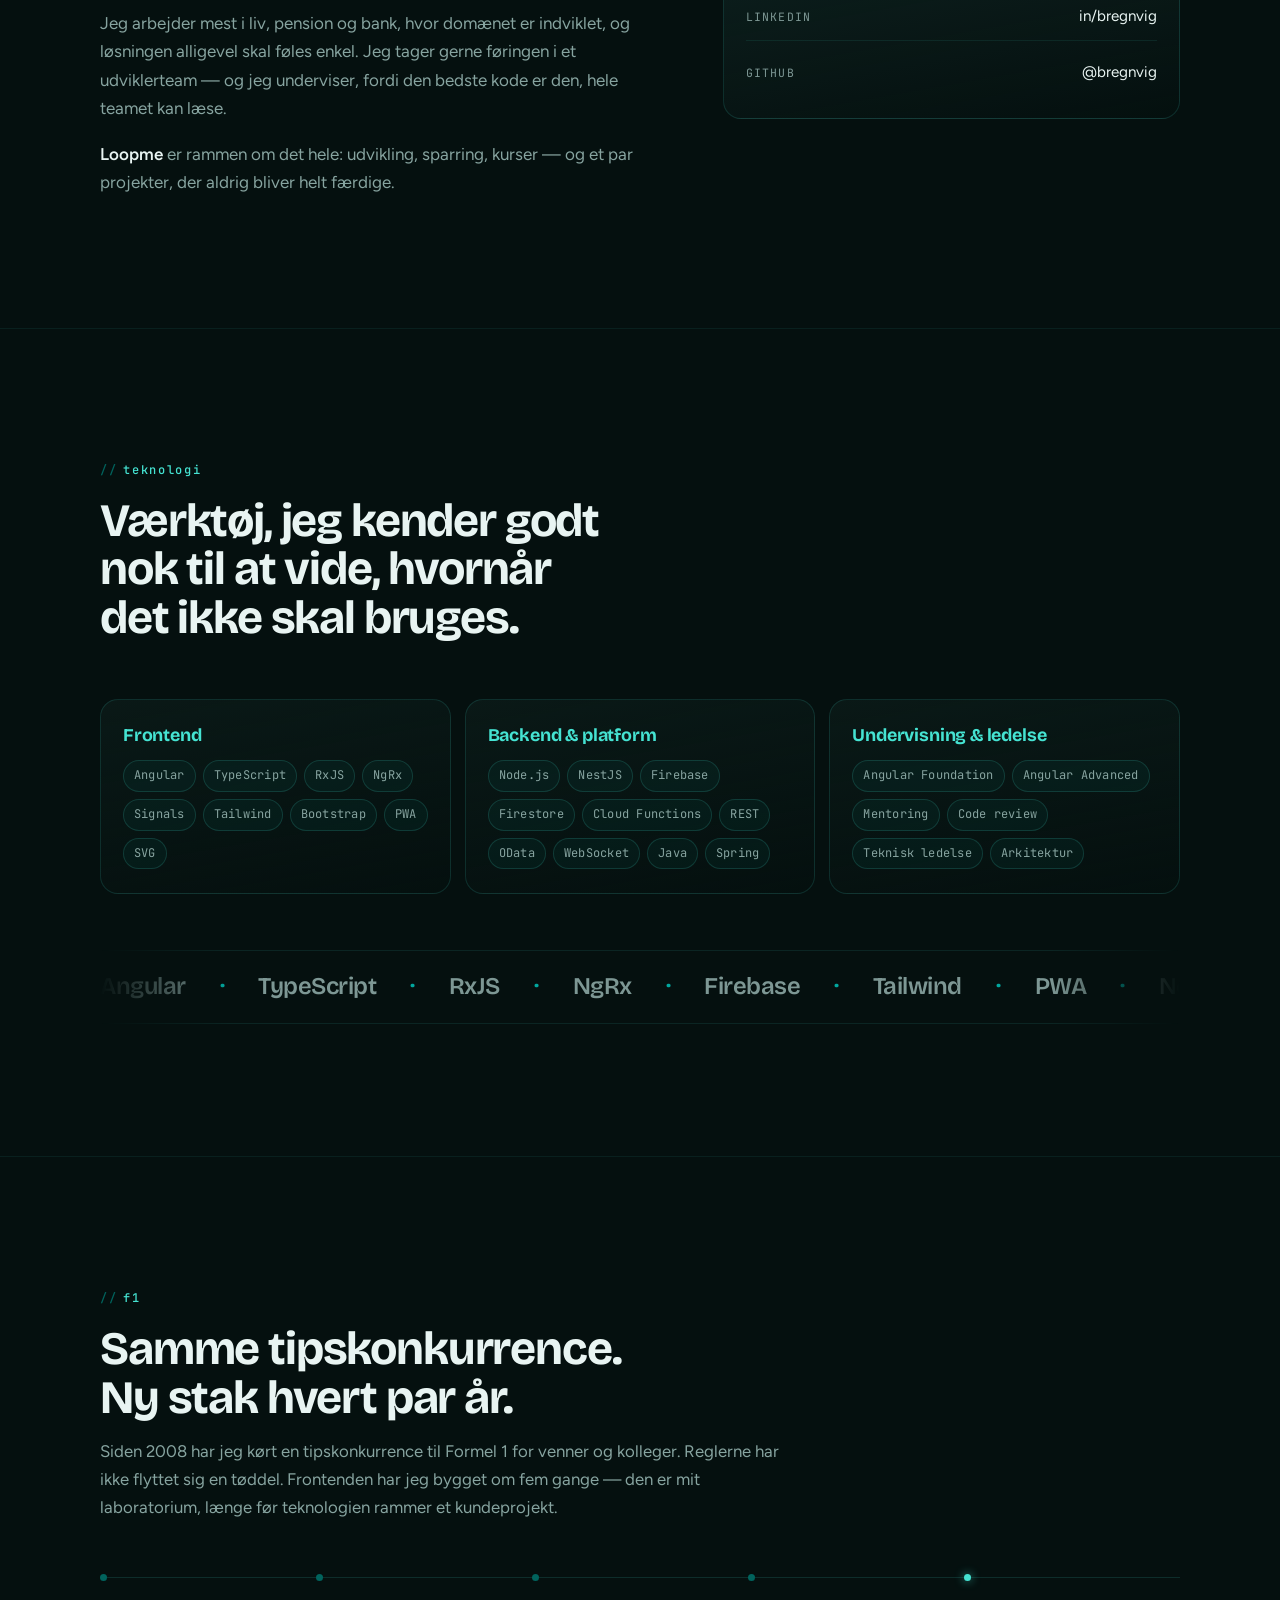
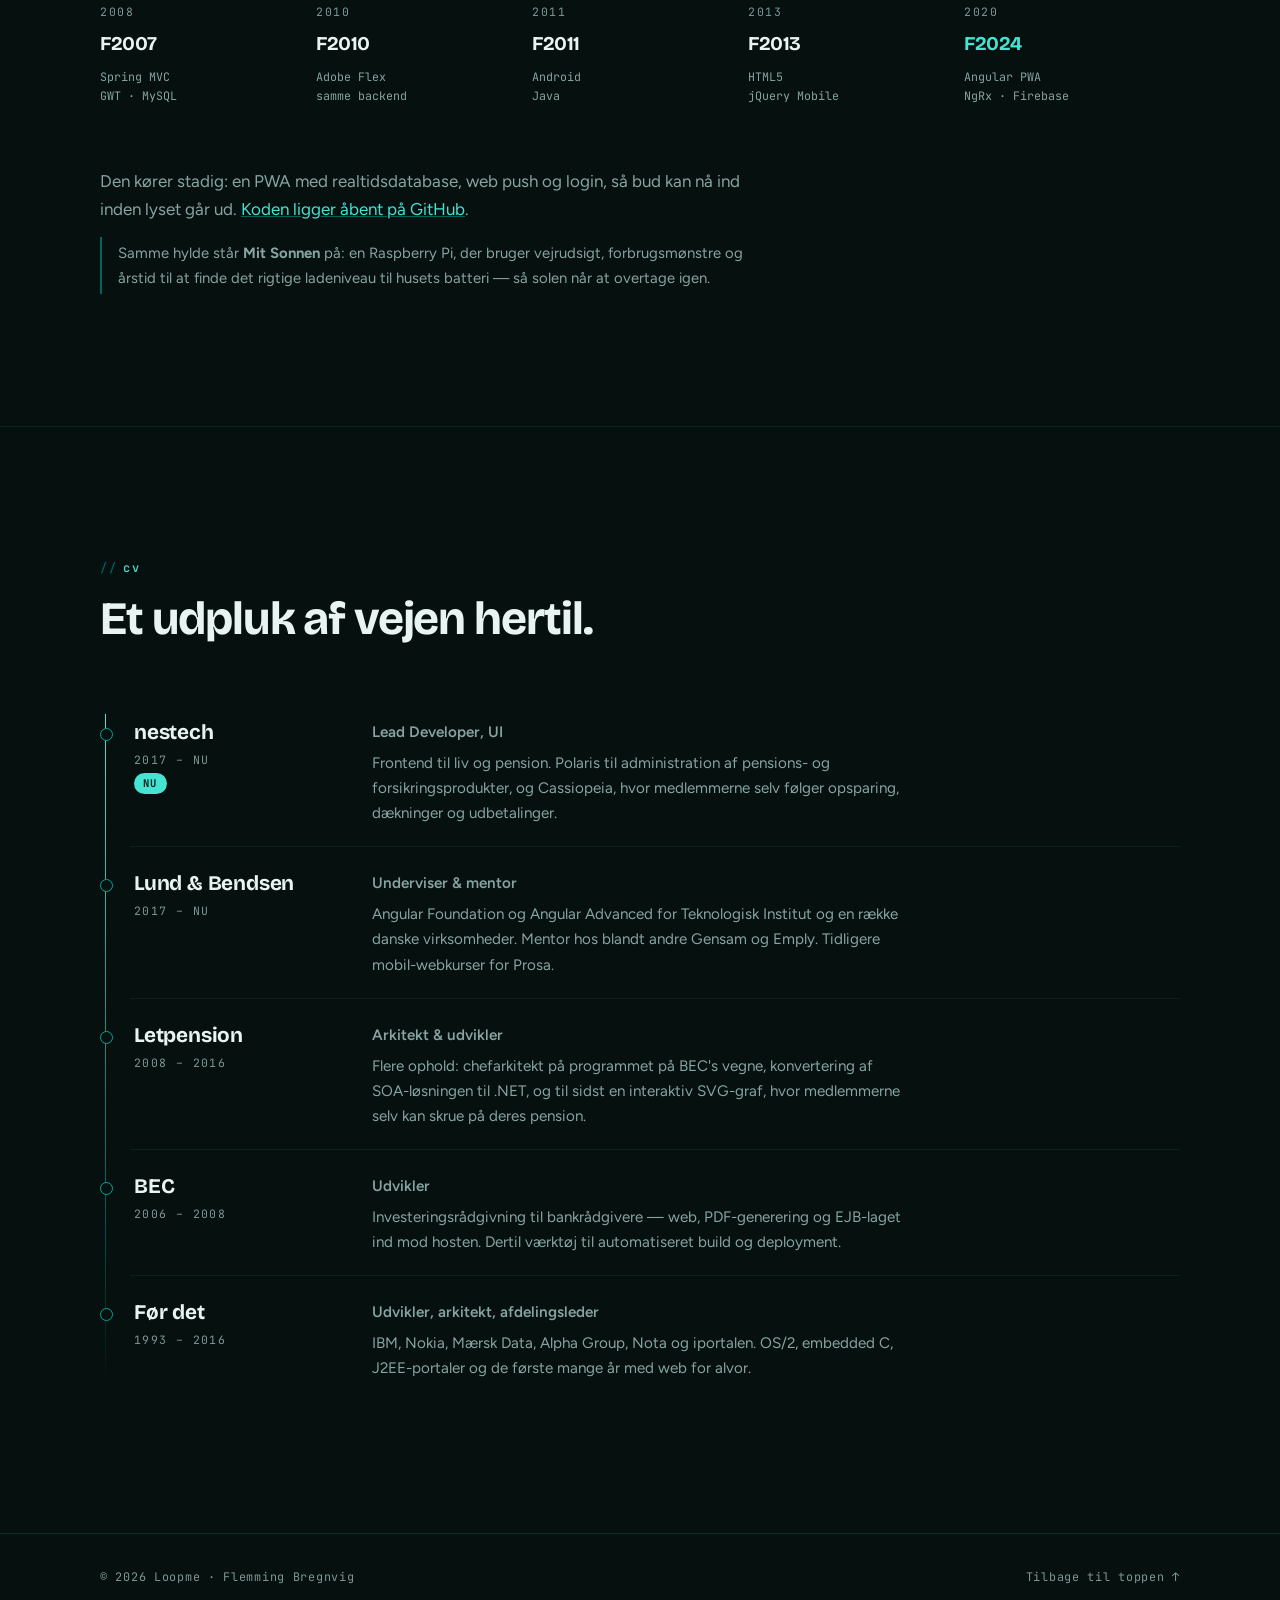
==== commit ddc09ea1: "Strukturerede data, robots.txt og sitemap JSON-LD med Person, Organization, WebSite og ProfilePage, " ====
--- a/index.html
+++ b/index.html
@@ -25,6 +25,93 @@
 <link rel="preconnect" href="https://fonts.gstatic.com" crossorigin>
 <link rel="stylesheet" href="https://fonts.googleapis.com/css2?family=Bricolage+Grotesque:opsz,wght@12..96,600;12..96,700&family=Figtree:wght@400;500;600&family=JetBrains+Mono:wght@400;500&display=swap">
 <link rel="stylesheet" href="styles.css">
+<script type="application/ld+json">
+{
+  "@context": "https://schema.org",
+  "@graph": [
+    {
+      "@type": "WebSite",
+      "@id": "https://loopme.dk/#website",
+      "url": "https://loopme.dk/",
+      "name": "Loopme",
+      "inLanguage": "da-DK",
+      "publisher": {
+        "@id": "https://loopme.dk/#org"
+      }
+    },
+    {
+      "@type": "Organization",
+      "@id": "https://loopme.dk/#org",
+      "name": "Loopme",
+      "url": "https://loopme.dk/",
+      "logo": "https://loopme.dk/assets/og-image.png",
+      "email": "flemming@loopme.dk",
+      "founder": {
+        "@id": "https://loopme.dk/#flemming"
+      },
+      "foundingDate": "2008",
+      "areaServed": "DK",
+      "knowsLanguage": [
+        "da",
+        "en"
+      ]
+    },
+    {
+      "@type": "Person",
+      "@id": "https://loopme.dk/#flemming",
+      "name": "Flemming Bregnvig",
+      "url": "https://loopme.dk/",
+      "email": "flemming@loopme.dk",
+      "jobTitle": "Senior frontend-udvikler og underviser",
+      "address": {
+        "@type": "PostalAddress",
+        "addressLocality": "Værløse",
+        "addressCountry": "DK"
+      },
+      "worksFor": [
+        {
+          "@type": "Organization",
+          "name": "nestech"
+        },
+        {
+          "@id": "https://loopme.dk/#org"
+        }
+      ],
+      "knowsAbout": [
+        "Angular",
+        "Angular-undervisning",
+        "TypeScript",
+        "RxJS",
+        "NgRx",
+        "Frontend-udvikling",
+        "Webudvikling",
+        "Firebase",
+        "Java",
+        "Pension og forsikring",
+        "Finansielle systemer"
+      ],
+      "sameAs": [
+        "https://www.linkedin.com/in/bregnvig",
+        "https://github.com/bregnvig"
+      ]
+    },
+    {
+      "@type": "ProfilePage",
+      "@id": "https://loopme.dk/#page",
+      "url": "https://loopme.dk/",
+      "name": "Loopme — Flemming Bregnvig",
+      "inLanguage": "da-DK",
+      "isPartOf": {
+        "@id": "https://loopme.dk/#website"
+      },
+      "about": {
+        "@id": "https://loopme.dk/#flemming"
+      },
+      "primaryImageOfPage": "https://loopme.dk/assets/og-image.png"
+    }
+  ]
+}
+</script>
 </head>
 <body>
 
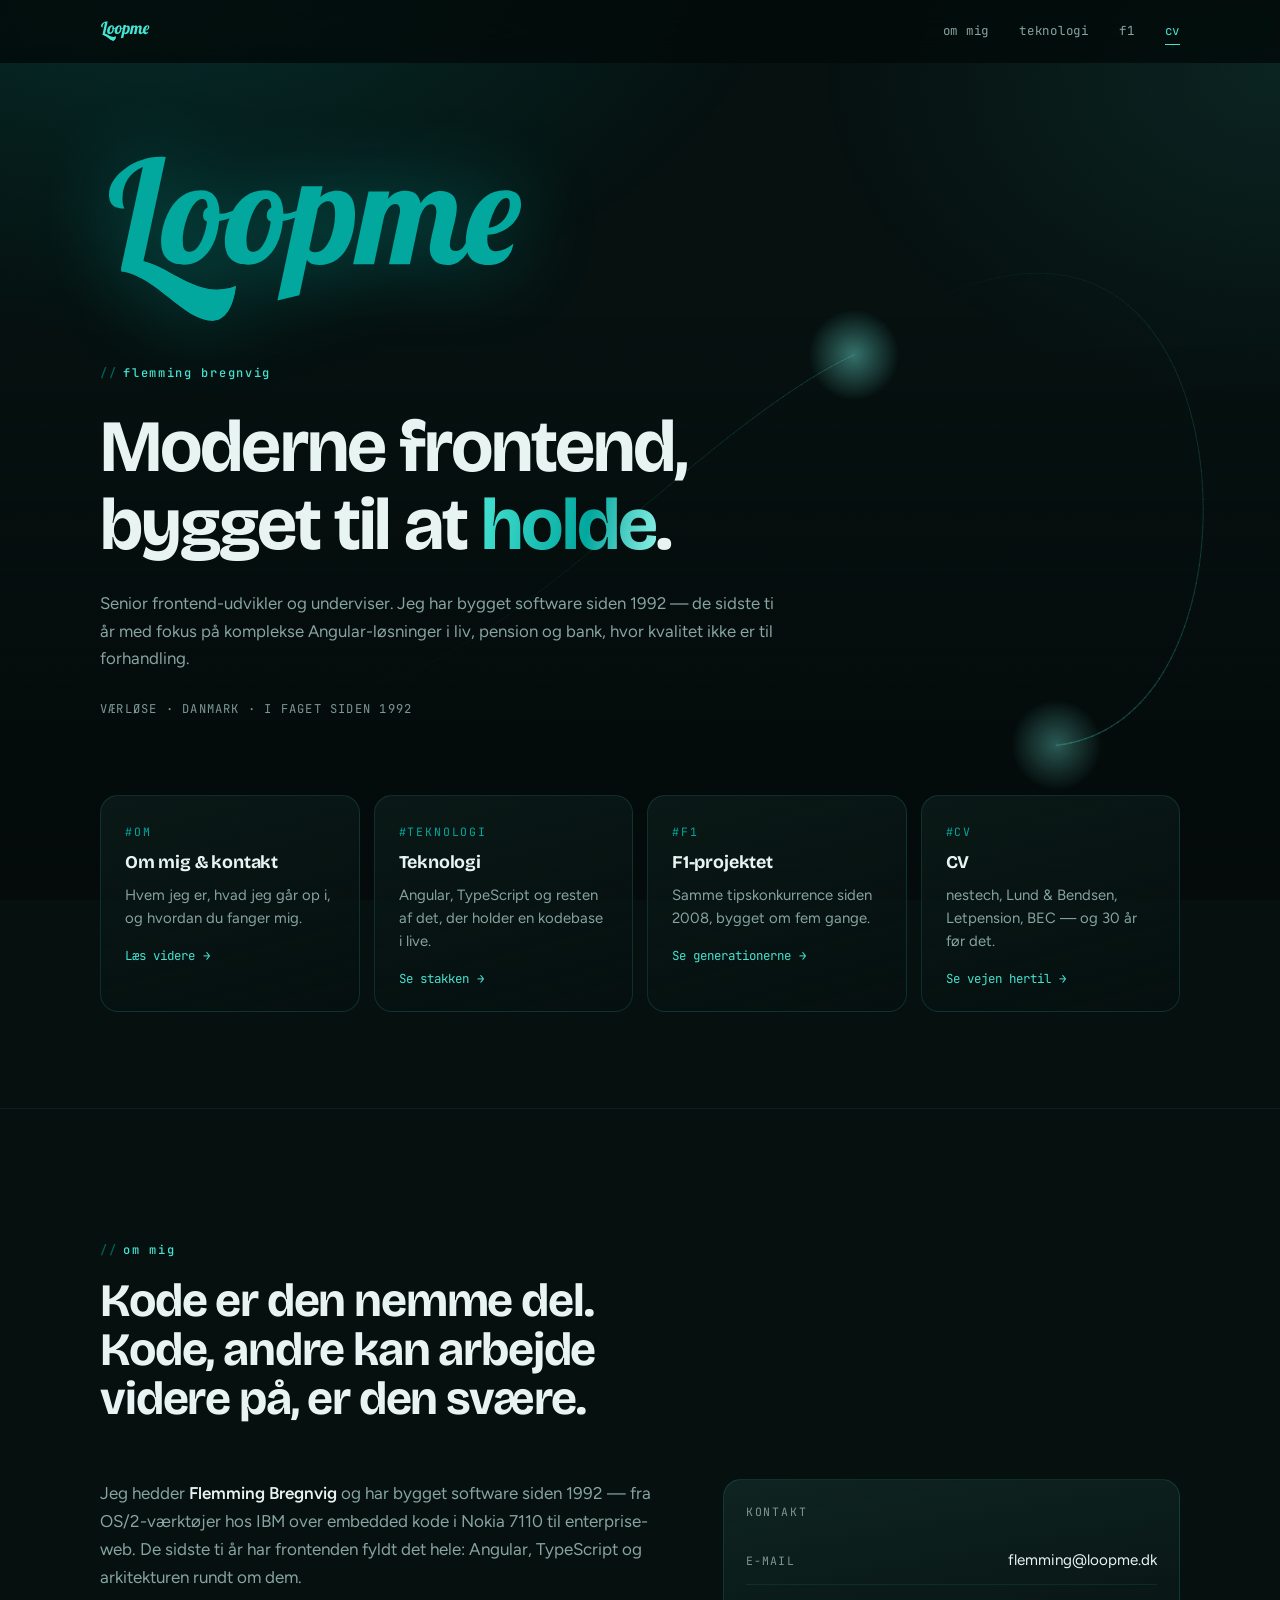
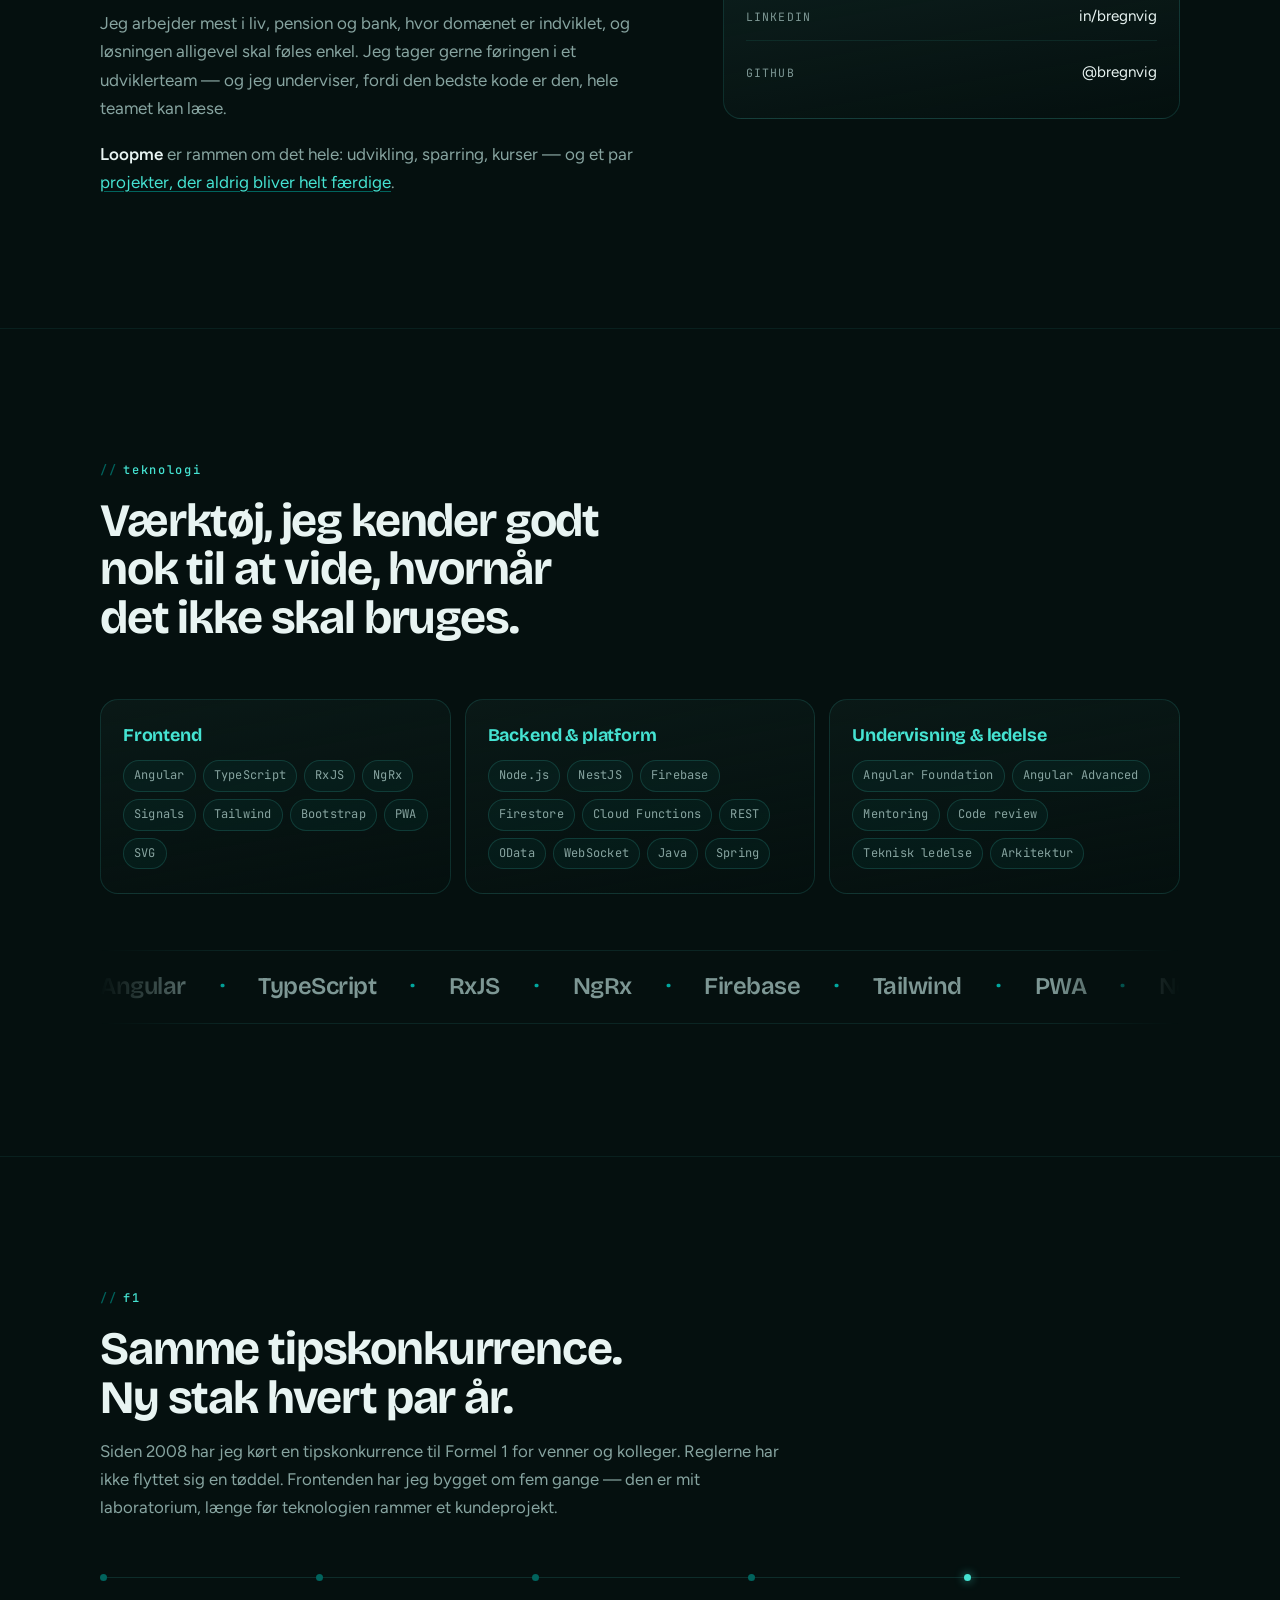
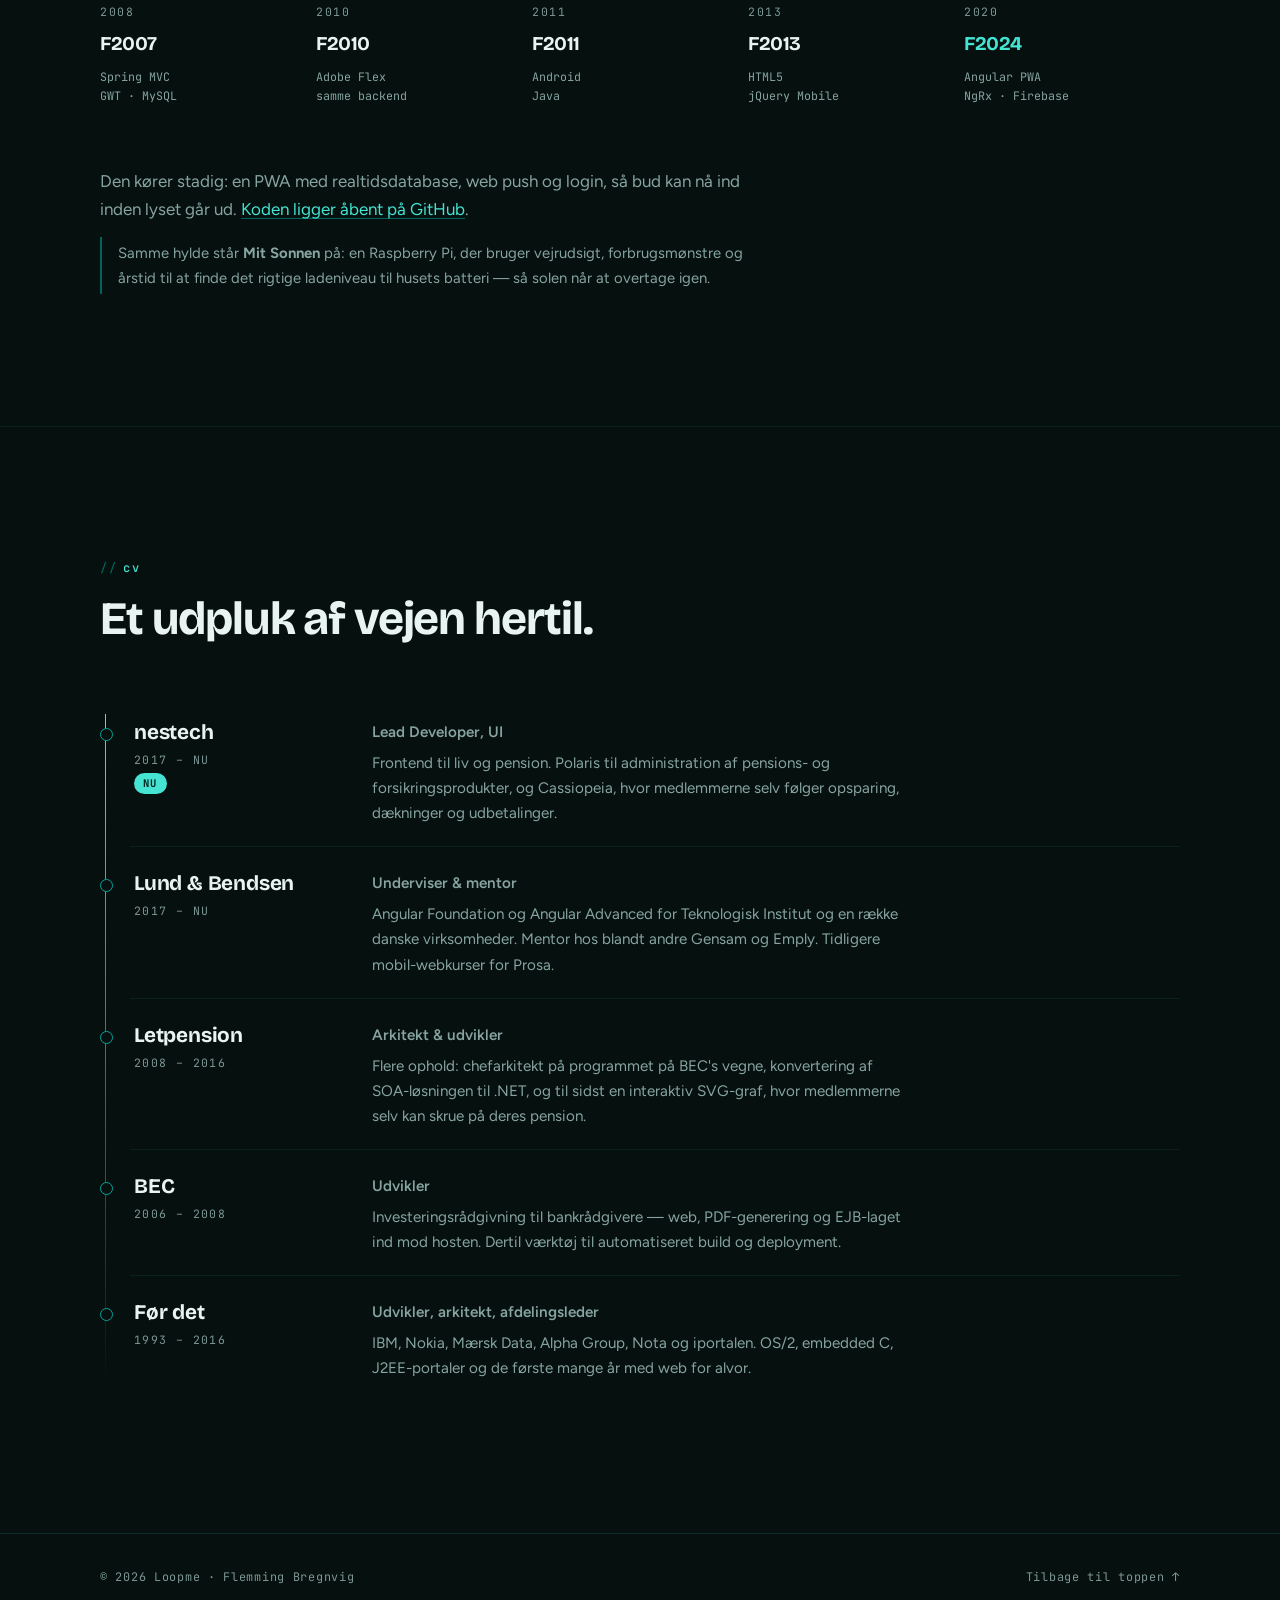
==== commit b919c6de: "Link "aldrig bliver helt færdige" til F1-sektionen Vittigheden får sin pointe med det samme i stedet" ====
--- a/index.html
+++ b/index.html
@@ -249,7 +249,8 @@
           </p>
           <p>
             <strong>Loopme</strong> er rammen om det hele: udvikling, sparring,
-            kurser — og et par projekter, der aldrig bliver helt færdige.
+            kurser — og et par <a href="#f1">projekter, der aldrig bliver helt
+            færdige</a>.
           </p>
         </div>
 
--- a/styles.css
+++ b/styles.css
@@ -125,6 +125,21 @@
   gap: 0.5em;
 }
 .eyebrow::before { content: "//"; color: var(--accent-deep); }
+
+/* inline links in running text */
+.about-body a,
+.role-what a,
+.f1-note a {
+  color: var(--accent-lit);
+  text-decoration: underline;
+  text-decoration-thickness: 1px;
+  text-underline-offset: 3px;
+  text-decoration-color: var(--accent-deep);
+  transition: text-decoration-color 0.25s ease, color 0.25s ease;
+}
+.about-body a:hover,
+.role-what a:hover,
+.f1-note a:hover { text-decoration-color: var(--accent-lit); }
 
 /* ── top bar ────────────────────────────────────────── */
 
@@ -632,7 +647,6 @@
   max-width: var(--measure);
 }
 .f1-note p { color: var(--muted); }
-.f1-note a { color: var(--accent-lit); text-decoration-color: var(--accent-deep); }
 
 .aside {
   border-left: 2px solid var(--accent-deep);
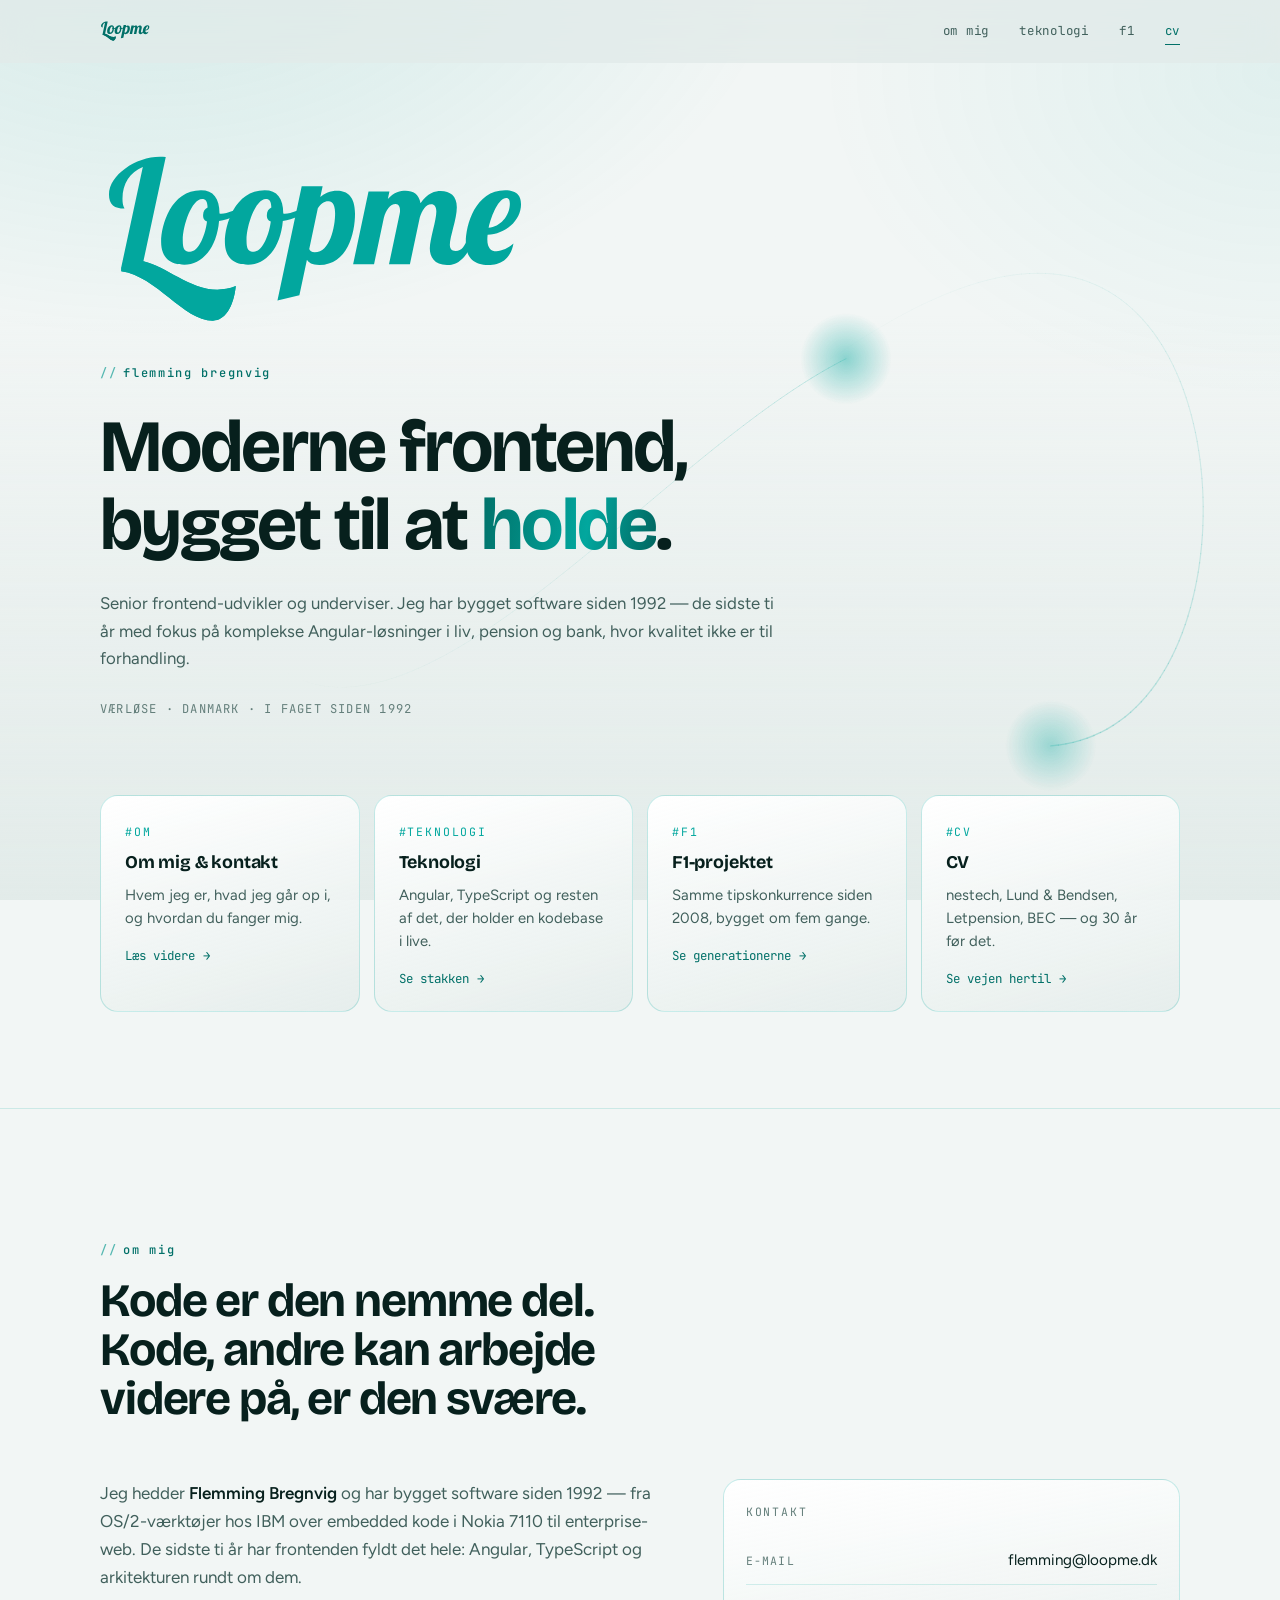
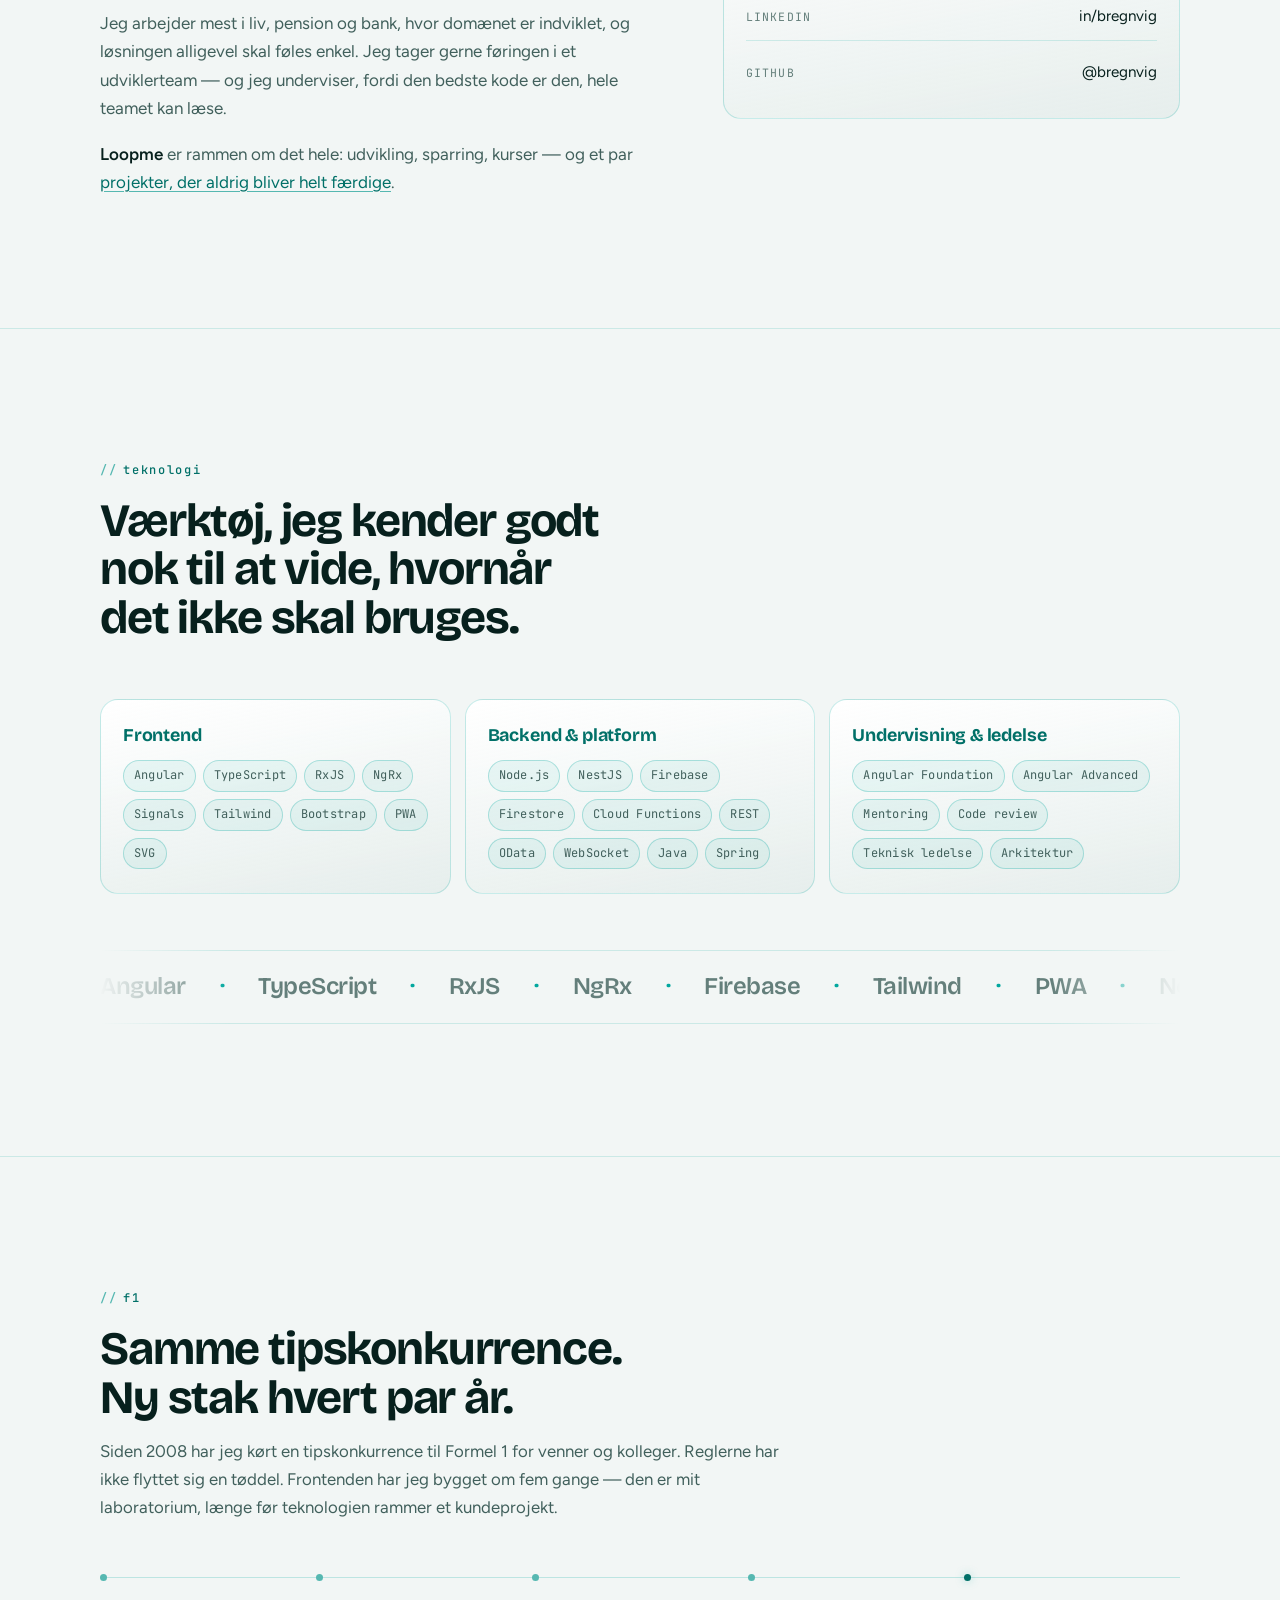
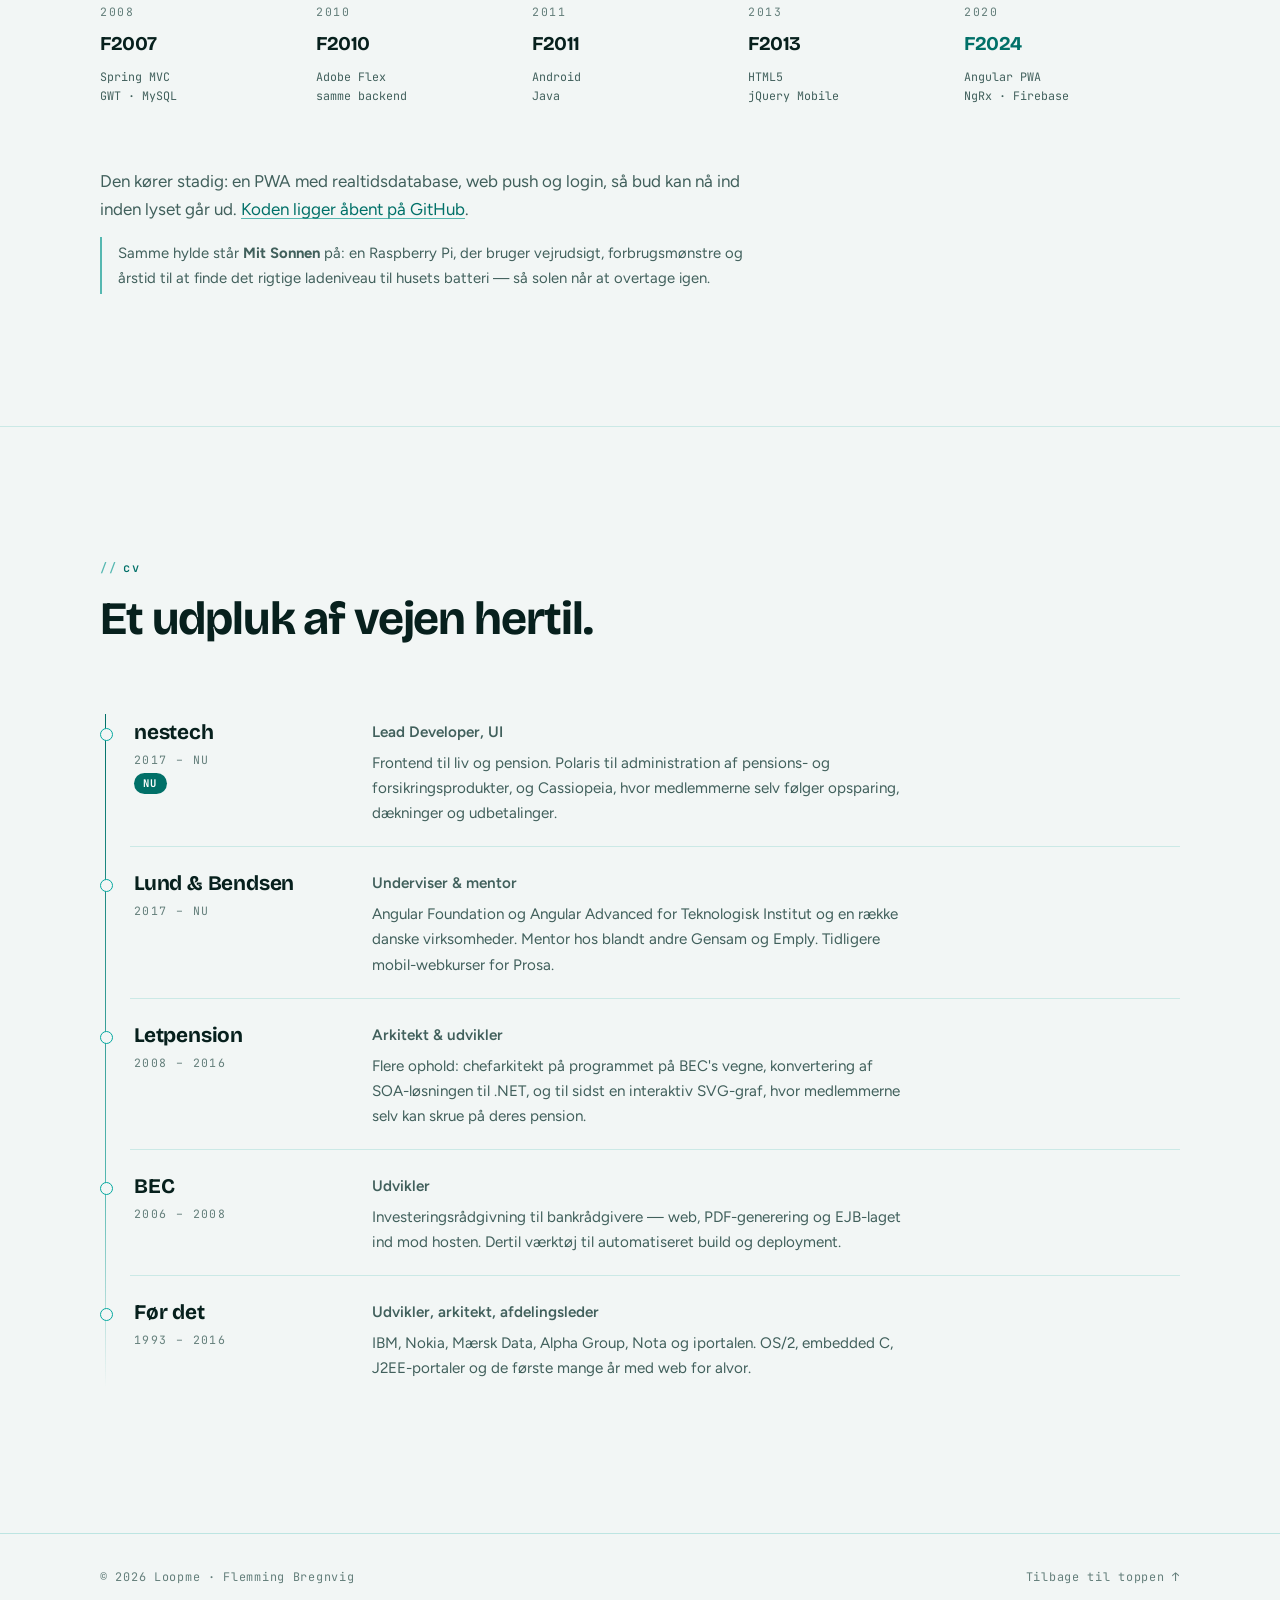
==== commit 4e7a8fbb: "Følg systemets lyse/mørke tema Alle farver gik gennem tokens i forvejen på nær omkring tredive hardk" ====
--- a/index.html
+++ b/index.html
@@ -5,7 +5,8 @@
 <meta name="viewport" content="width=device-width, initial-scale=1, viewport-fit=cover">
 <title>Loopme — Flemming Bregnvig</title>
 <meta name="description" content="Loopme er Flemming Bregnvig: senior frontend-udvikler og underviser i Angular og TypeScript, i faget siden 1992.">
-<meta name="theme-color" content="#05100f">
+<meta name="theme-color" content="#05100f" media="(prefers-color-scheme: dark)">
+<meta name="theme-color" content="#f2f6f5" media="(prefers-color-scheme: light)">
 <meta property="og:title" content="Loopme — Flemming Bregnvig">
 <meta property="og:description" content="Frontend-udvikling, arkitektur og undervisning i Angular og TypeScript.">
 <meta property="og:type" content="website">
--- a/styles.css
+++ b/styles.css
@@ -1,8 +1,10 @@
 /* Loopme — dark, teal-led single page
-   Color  : ground #05100F · surface #0A1917 · raised #0F2422 · accent #02A79E · lit #45E3D2
+   Color  : mørkt som udgangspunkt, lyst via prefers-color-scheme — alt går
+            gennem tokens i :root, så temaskiftet er ét sted
    Type   : Bricolage Grotesque (display) · Figtree (body) · JetBrains Mono (labels)
    Layout : sticky rail nav, ambient loop canvas, three anchored sections */
 
+/* Mørkt er husets udgangspunkt; lyst tema overtager, hvis systemet beder om det. */
 :root {
   color-scheme: dark;
 
@@ -12,6 +14,7 @@
   --raised:      #0f2422;
   --line:        rgba(69, 227, 210, 0.14);
   --line-strong: rgba(69, 227, 210, 0.32);
+  --hairline:    var(--hairline);
 
   --accent:      #02a79e;
   --accent-lit:  #45e3d2;
@@ -21,6 +24,27 @@
   --muted:       #87a4a0;
   --faint:       #7d9794;
 
+  /* flader og effekter — de eneste steder temaerne skilles ad for alvor */
+  --card-fade:     rgba(5, 16, 15, 0.55);
+  --chip-line:     rgba(69, 227, 210, 0.16);
+  --chip-bg:       rgba(2, 167, 158, 0.06);
+  --chip-bg-hover: rgba(2, 167, 158, 0.14);
+  --wash-a:        rgba(2, 167, 158, 0.20);
+  --wash-b:        var(--hairline);
+  --grain-op:      0.4;
+  --logo-glow:     rgba(2, 167, 158, 0.45);
+  --progress-glow: rgba(69, 227, 210, 0.6);
+  --dot-glow:      rgba(69, 227, 210, 0.7);
+  --role-ring:     rgba(2, 167, 158, 0.18);
+  --teaser-glow:   rgba(2, 167, 158, 0.28);
+  --h1-grad-end:   #8ff3e7;
+  --brand-hover:   #7ff2e4;
+  --sel-fg:        #02201e;
+  --badge-bg:      #45e3d2;
+  --badge-fg:      #04231f;
+  --canvas-rgb:      69, 227, 210;
+  --canvas-glow-rgb: 120, 245, 232;
+
   --display: "Bricolage Grotesque", "Trebuchet MS", sans-serif;
   --body: "Figtree", "Helvetica Neue", Arial, sans-serif;
   --mono: "JetBrains Mono", "SFMono-Regular", Consolas, monospace;
@@ -28,6 +52,48 @@
   --measure: 62ch;
   --shell: 1120px;
   --radius: 18px;
+}
+
+@media (prefers-color-scheme: light) {
+  :root {
+    color-scheme: light;
+
+    --ground:      #f2f6f5;
+    --ground-deep: #e2ebe9;
+    --surface:     #ffffff;
+    --raised:      #ffffff;
+    --line:        rgba(2, 167, 158, 0.22);
+    --line-strong: rgba(2, 167, 158, 0.50);
+    --hairline:    rgba(2, 167, 158, 0.16);
+
+    --accent:      #02a79e;
+    --accent-lit:  #017068;
+    --accent-deep: #56b8b1;
+
+    --text:        #07201d;
+    --muted:       #41605c;
+    --faint:       #647f7b;
+
+    --card-fade:     rgba(226, 235, 233, 0.75);
+    --chip-line:     rgba(2, 167, 158, 0.28);
+    --chip-bg:       rgba(2, 167, 158, 0.07);
+    --chip-bg-hover: rgba(2, 167, 158, 0.16);
+    --wash-a:        rgba(2, 167, 158, 0.14);
+    --wash-b:        rgba(2, 167, 158, 0.07);
+    --grain-op:      0.22;
+    --logo-glow:     transparent;
+    --progress-glow: rgba(2, 167, 158, 0.35);
+    --dot-glow:      rgba(2, 167, 158, 0.35);
+    --role-ring:     rgba(2, 167, 158, 0.20);
+    --teaser-glow:   rgba(2, 167, 158, 0.16);
+    --h1-grad-end:   #01635d;
+    --brand-hover:   #015d57;
+    --sel-fg:        #ffffff;
+    --badge-bg:      #017068;
+    --badge-fg:      #ffffff;
+    --canvas-rgb:      2, 167, 158;
+    --canvas-glow-rgb: 2, 167, 158;
+  }
 }
 
 * { box-sizing: border-box; }
@@ -53,8 +119,8 @@
   z-index: 0;
   pointer-events: none;
   background:
-    radial-gradient(90ch 60ch at 12% -10%, rgba(2, 167, 158, 0.20), transparent 65%),
-    radial-gradient(70ch 50ch at 100% 8%, rgba(69, 227, 210, 0.09), transparent 60%),
+    radial-gradient(90ch 60ch at 12% -10%, var(--wash-a), transparent 65%),
+    radial-gradient(70ch 50ch at 100% 8%, var(--wash-b), transparent 60%),
     linear-gradient(180deg, transparent 35%, var(--ground-deep) 100%);
 }
 
@@ -65,7 +131,7 @@
   inset: 0;
   z-index: 0;
   pointer-events: none;
-  opacity: 0.4;
+  opacity: var(--grain-op);
   mix-blend-mode: overlay;
   background-image: url("data:image/svg+xml,%3Csvg xmlns='http://www.w3.org/2000/svg' width='160' height='160'%3E%3Cfilter id='n'%3E%3CfeTurbulence type='fractalNoise' baseFrequency='0.9' numOctaves='3'/%3E%3C/filter%3E%3Crect width='160' height='160' filter='url(%23n)' opacity='0.35'/%3E%3C/svg%3E");
 }
@@ -81,7 +147,7 @@
 
 a { color: inherit; }
 
-::selection { background: var(--accent); color: #02201e; }
+::selection { background: var(--accent); color: var(--sel-fg); }
 
 :focus-visible {
   outline: 2px solid var(--accent-lit);
@@ -172,7 +238,7 @@
   text-decoration: none;
   transition: color 0.25s ease;
 }
-.brand:hover { color: #7ff2e4; }
+.brand:hover { color: var(--brand-hover); }
 .brand svg { height: 20px; width: auto; display: block; }
 
 .nav {
@@ -215,7 +281,7 @@
   transform: scaleX(0);
   transform-origin: 0 50%;
   background: linear-gradient(90deg, var(--accent-deep), var(--accent-lit));
-  box-shadow: 0 0 12px rgba(69, 227, 210, 0.6);
+  box-shadow: 0 0 12px var(--progress-glow);
 }
 
 /* ── hero ───────────────────────────────────────────── */
@@ -239,7 +305,7 @@
 .hero-logo {
   color: var(--accent);
   width: min(430px, 76vw);
-  filter: drop-shadow(0 0 40px rgba(2, 167, 158, 0.45));
+  filter: drop-shadow(0 0 40px var(--logo-glow));
 }
 .hero-logo svg { width: 100%; height: auto; display: block; }
 
@@ -255,7 +321,7 @@
 .hero h1 em {
   font-style: normal;
   color: var(--accent-lit);
-  background: linear-gradient(100deg, var(--accent-lit), var(--accent) 60%, #8ff3e7);
+  background: linear-gradient(100deg, var(--accent-lit), var(--accent) 60%, var(--h1-grad-end));
   -webkit-background-clip: text;
   background-clip: text;
   -webkit-text-fill-color: transparent;
@@ -288,7 +354,7 @@
   padding: 26px 24px 22px;
   border: 1px solid var(--line);
   border-radius: var(--radius);
-  background: linear-gradient(165deg, var(--surface), rgba(5, 16, 15, 0.55));
+  background: linear-gradient(165deg, var(--surface), var(--card-fade));
   text-decoration: none;
   overflow: hidden;
   isolation: isolate;
@@ -302,7 +368,7 @@
   inset: -1px;
   z-index: -1;
   opacity: 0;
-  background: radial-gradient(22ch 16ch at var(--mx) var(--my), rgba(2, 167, 158, 0.28), transparent 70%);
+  background: radial-gradient(22ch 16ch at var(--mx) var(--my), var(--teaser-glow), transparent 70%);
   transition: opacity 0.35s ease;
 }
 .teaser:hover,
@@ -346,7 +412,7 @@
 .section {
   padding-block: clamp(72px, 11vw, 132px);
   scroll-margin-top: 70px;
-  border-top: 1px solid rgba(69, 227, 210, 0.08);
+  border-top: 1px solid var(--hairline);
 }
 
 .section-head {
@@ -382,7 +448,7 @@
   padding: 22px;
   border: 1px solid var(--line);
   border-radius: var(--radius);
-  background: linear-gradient(170deg, var(--raised), rgba(5, 16, 15, 0.6));
+  background: linear-gradient(170deg, var(--raised), var(--card-fade));
 }
 .contact-title {
   font-family: var(--mono);
@@ -399,7 +465,7 @@
   gap: 12px;
   padding: 11px 0;
   text-decoration: none;
-  border-bottom: 1px solid rgba(69, 227, 210, 0.09);
+  border-bottom: 1px solid var(--hairline);
   transition: color 0.25s ease, padding-left 0.25s ease;
 }
 .contact a:last-child { border-bottom: 0; }
@@ -429,7 +495,7 @@
   padding: 24px 22px;
   border: 1px solid var(--line);
   border-radius: var(--radius);
-  background: linear-gradient(170deg, var(--surface), rgba(5, 16, 15, 0.4));
+  background: linear-gradient(170deg, var(--surface), var(--card-fade));
   display: flex;
   flex-direction: column;
   gap: 14px;
@@ -449,22 +515,22 @@
   letter-spacing: 0.02em;
   color: var(--muted);
   padding: 5px 10px;
-  border: 1px solid rgba(69, 227, 210, 0.16);
+  border: 1px solid var(--chip-line);
   border-radius: 999px;
-  background: rgba(2, 167, 158, 0.06);
+  background: var(--chip-bg);
   transition: color 0.2s ease, border-color 0.2s ease, background 0.2s ease;
 }
 .stack li:hover {
   color: var(--text);
   border-color: var(--line-strong);
-  background: rgba(2, 167, 158, 0.14);
+  background: var(--chip-bg-hover);
 }
 
 /* looping marquee — the loop is the point */
 .marquee {
   margin-top: clamp(36px, 5vw, 56px);
   overflow: hidden;
-  border-block: 1px solid rgba(69, 227, 210, 0.1);
+  border-block: 1px solid var(--hairline);
   padding-block: 16px;
   mask-image: linear-gradient(90deg, transparent, #000 12%, #000 88%, transparent);
 }
@@ -516,7 +582,7 @@
   grid-template-columns: minmax(0, 200px) minmax(0, 1fr);
   gap: 6px clamp(18px, 3vw, 40px);
   padding: 20px 4px;
-  border-bottom: 1px solid rgba(69, 227, 210, 0.08);
+  border-bottom: 1px solid var(--hairline);
 }
 .role:last-child { border-bottom: 0; }
 .role::before {
@@ -533,7 +599,7 @@
 }
 .role:hover::before {
   background: var(--accent-lit);
-  box-shadow: 0 0 0 4px rgba(2, 167, 158, 0.18);
+  box-shadow: 0 0 0 4px var(--role-ring);
 }
 
 .role-org {
@@ -574,8 +640,8 @@
   font-size: 0.66rem;
   letter-spacing: 0.14em;
   text-transform: uppercase;
-  color: #04231f;
-  background: var(--accent-lit);
+  color: var(--badge-fg);
+  background: var(--badge-bg);
   padding: 2px 9px;
   border-radius: 999px;
   font-weight: 700;
@@ -614,7 +680,7 @@
 }
 .gen:last-child::before {
   background: var(--accent-lit);
-  box-shadow: 0 0 10px rgba(69, 227, 210, 0.7);
+  box-shadow: 0 0 10px var(--dot-glow);
 }
 .gen:hover::before { background: var(--accent-lit); }
 
@@ -694,7 +760,7 @@
   .role::before { top: 26px; }
   .nav { gap: 14px; font-size: 0.72rem; }
   .gens { grid-template-columns: 1fr; }
-  .gen { padding: 18px 0 18px 20px; border-bottom: 1px solid rgba(69, 227, 210, 0.08); }
+  .gen { padding: 18px 0 18px 20px; border-bottom: 1px solid var(--hairline); }
   .gen:last-child { border-bottom: 0; }
   .topbar .shell { height: 56px; }
 }
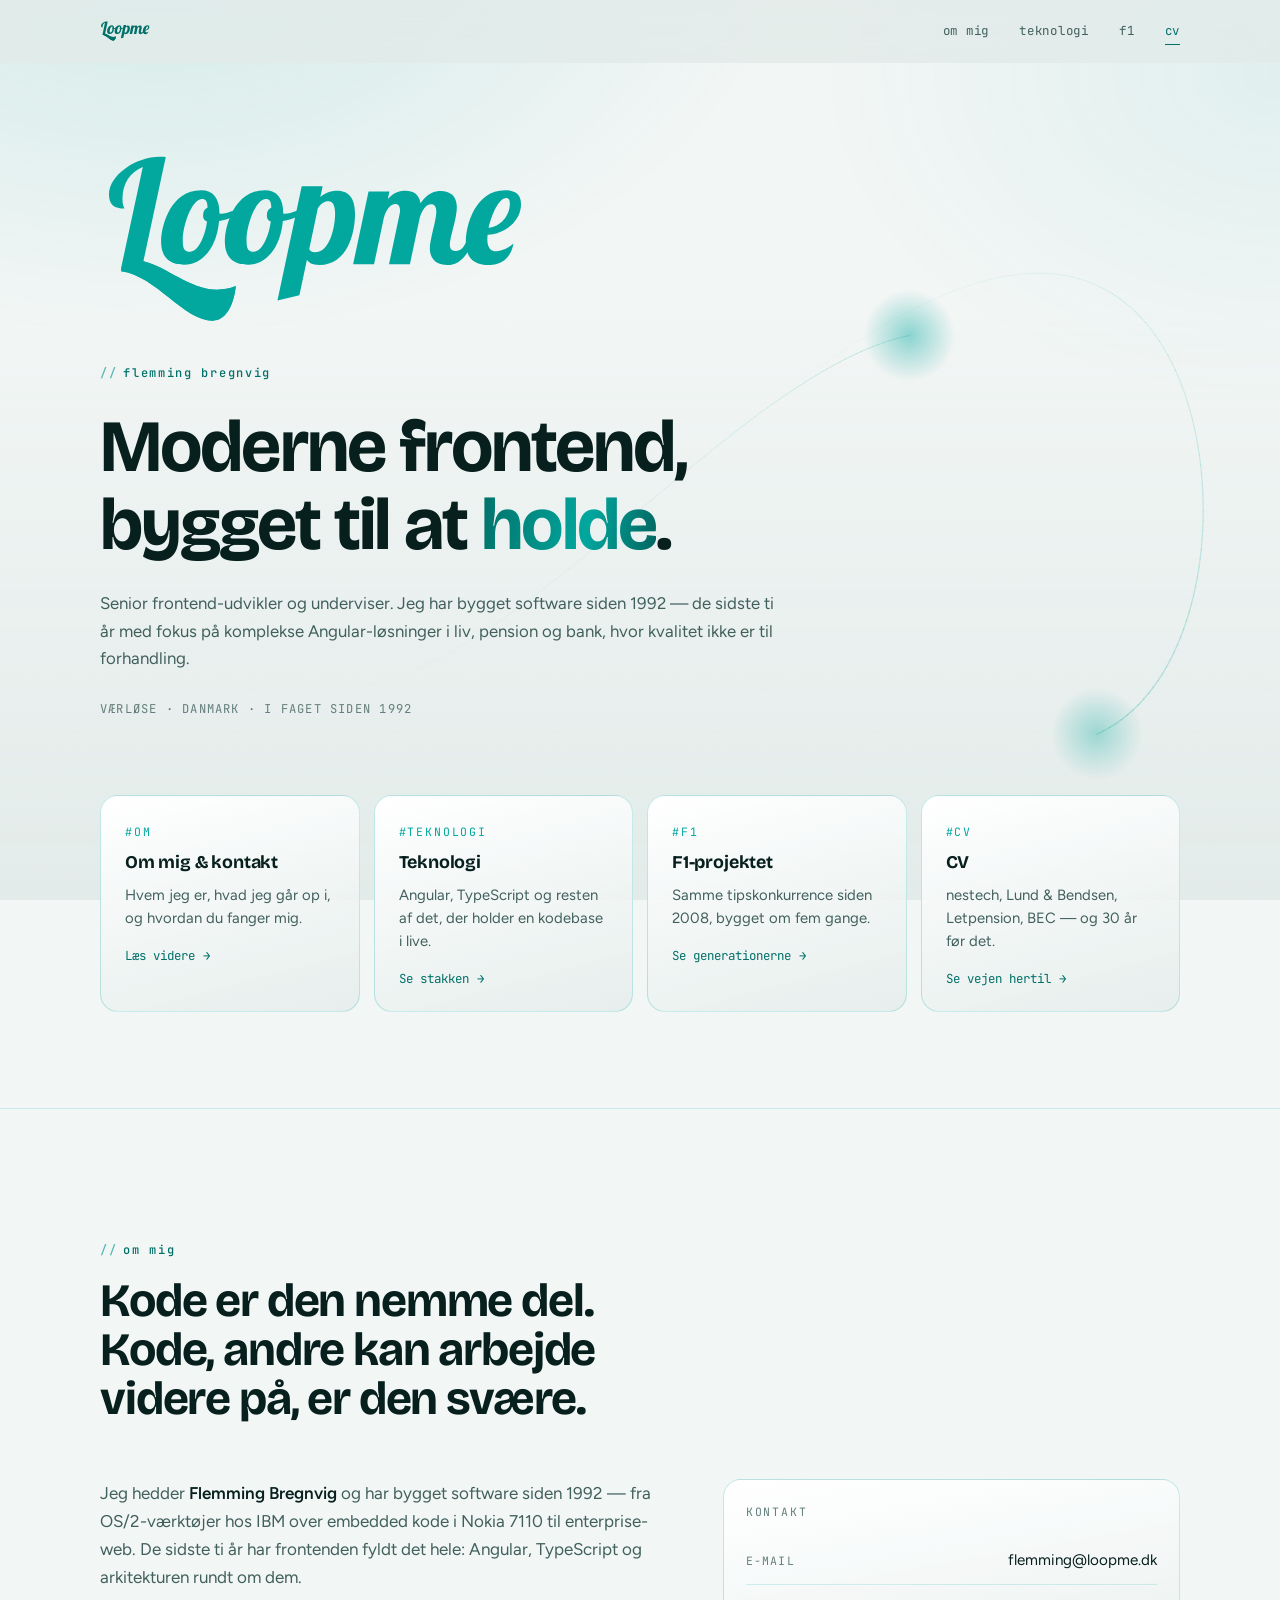
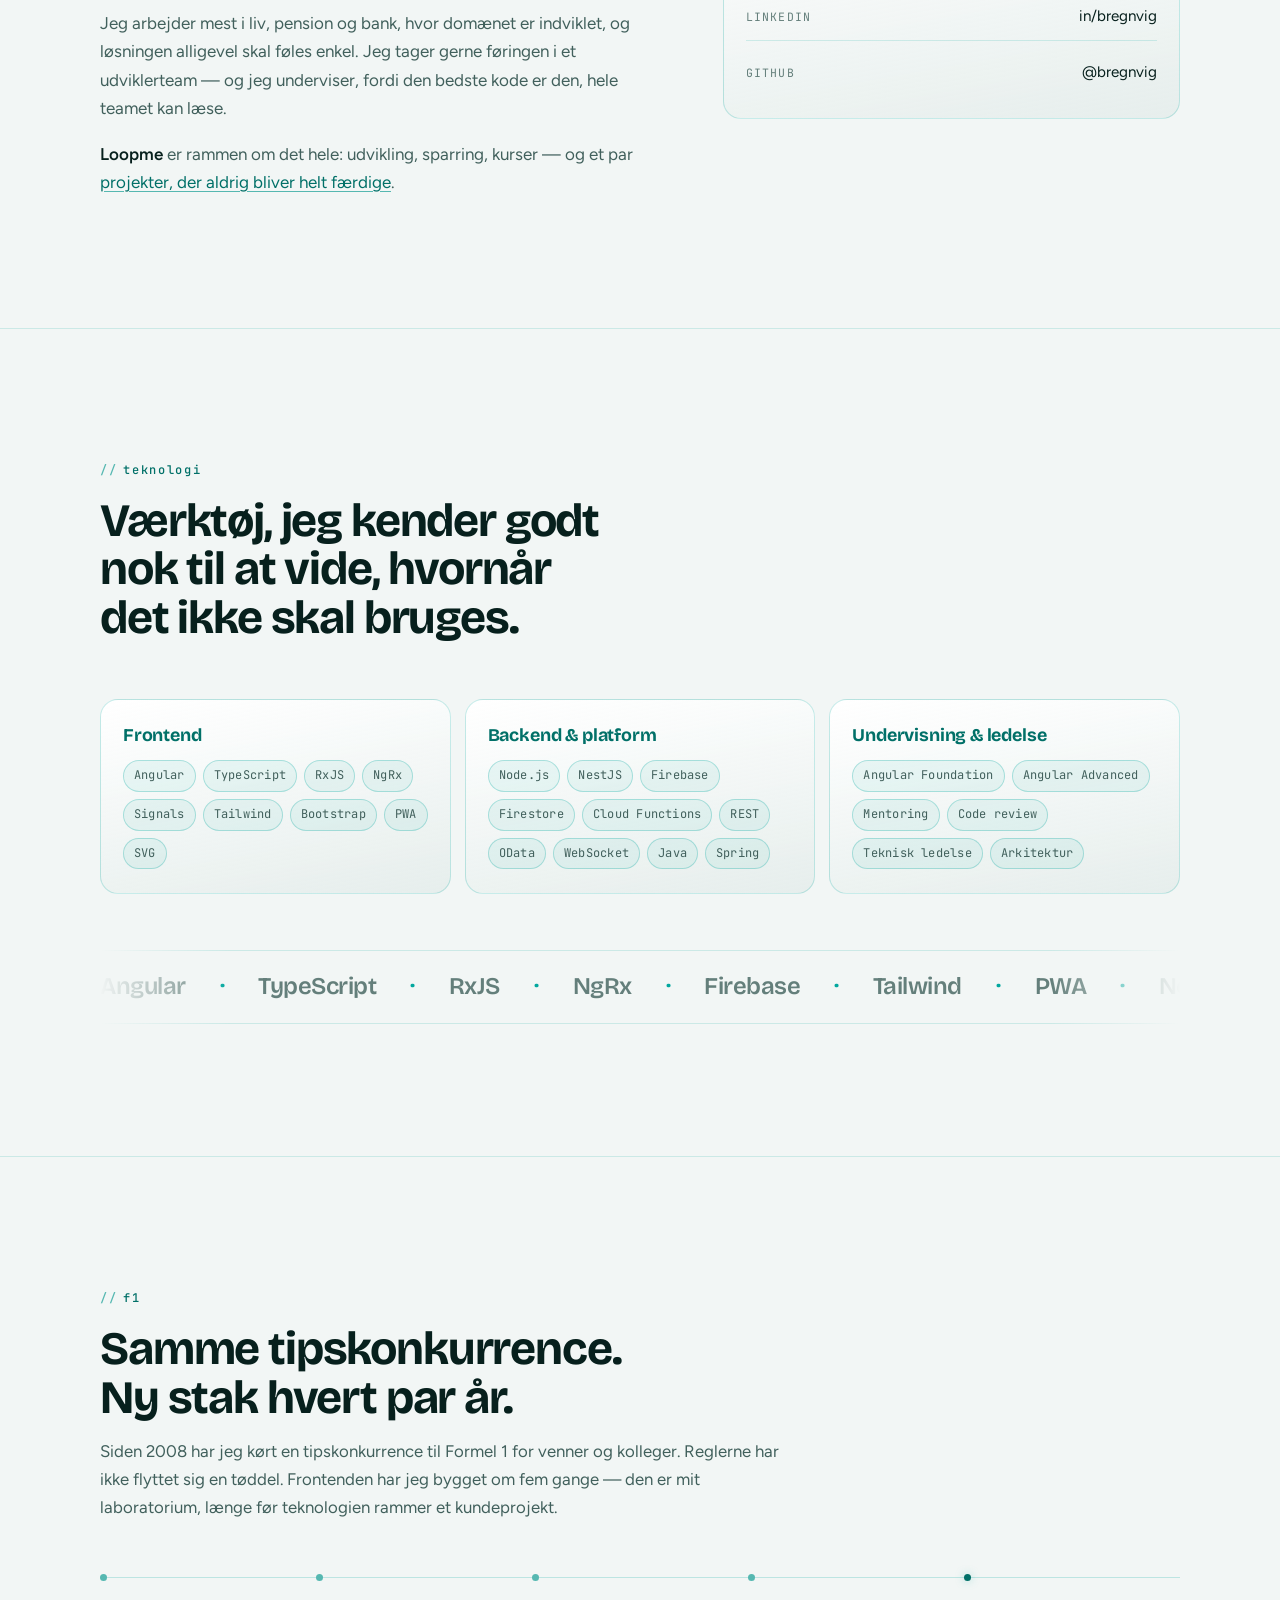
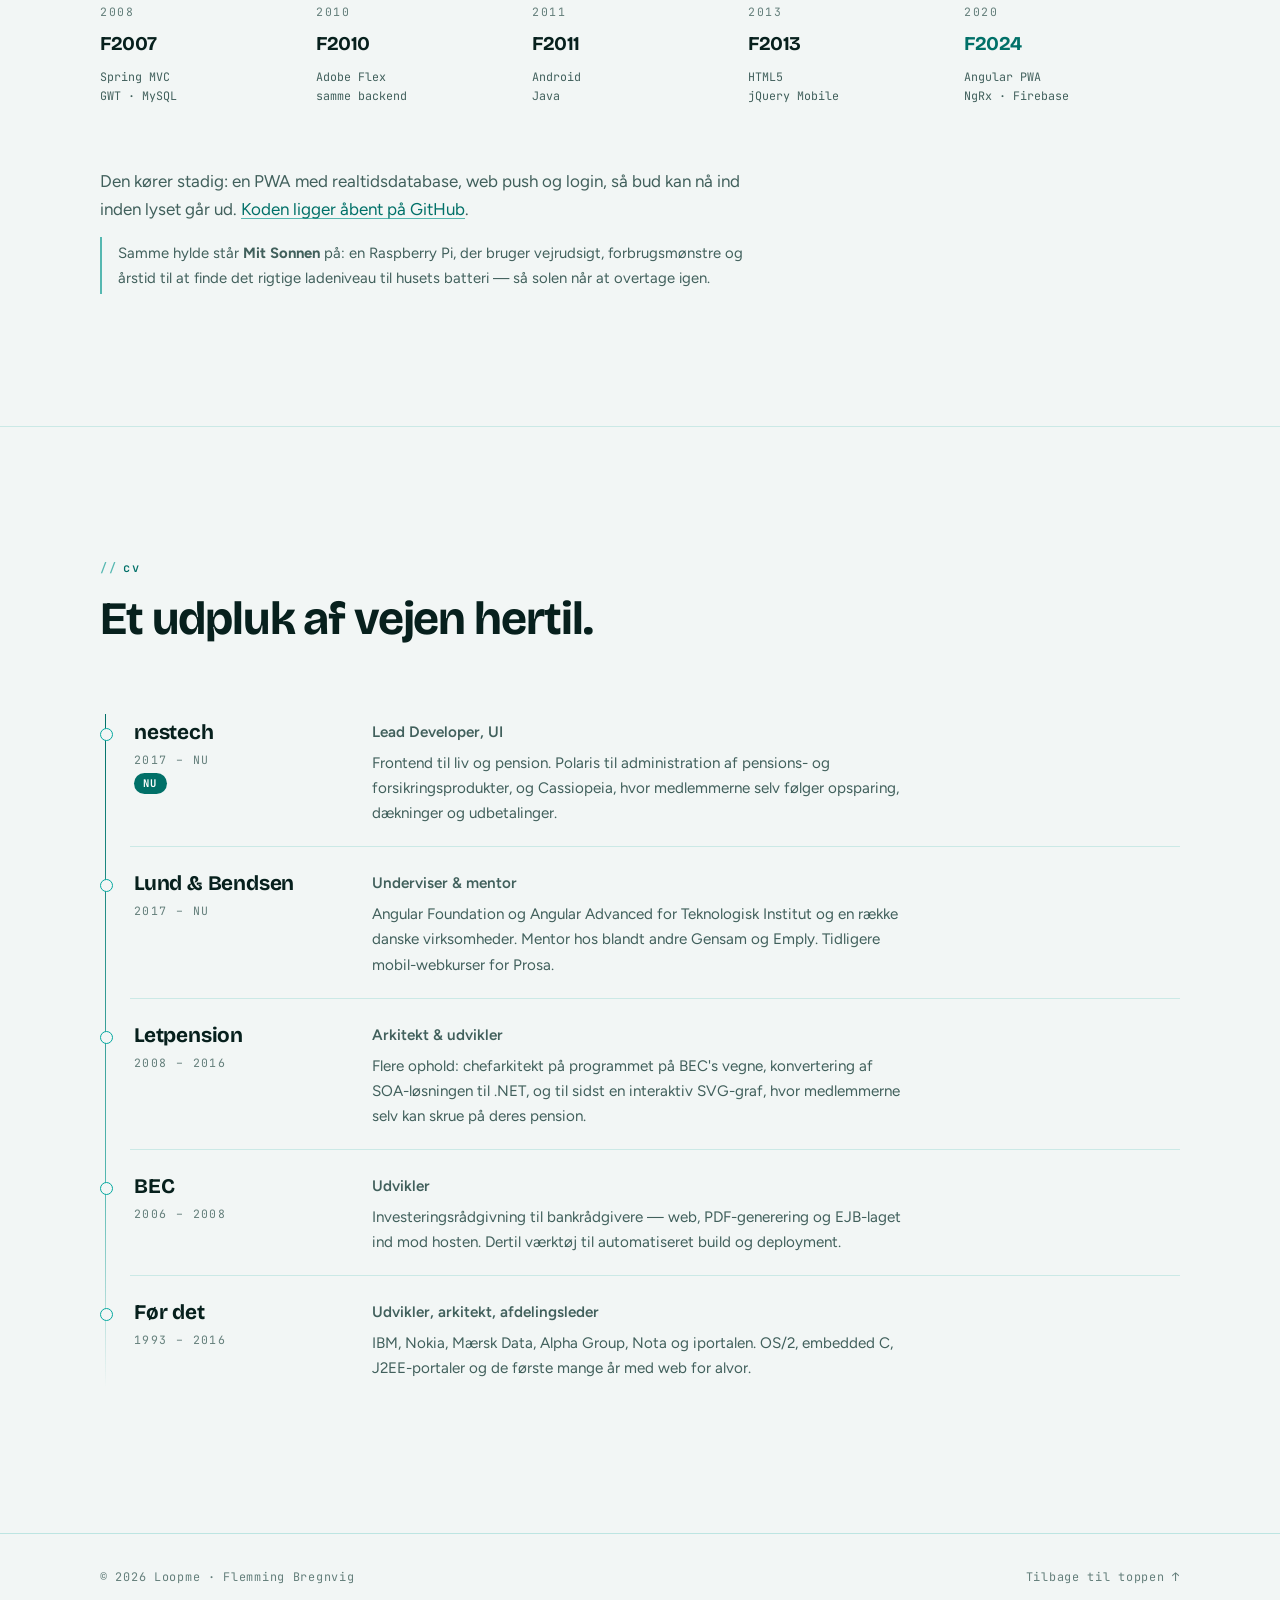
==== commit 00bec533: "Indsæt Google-tag (AW-18469354630) Placeret først i head, kun efter charset og viewport, så tegnsæts" ====
--- a/index.html
+++ b/index.html
@@ -3,6 +3,17 @@
 <head>
 <meta charset="utf-8">
 <meta name="viewport" content="width=device-width, initial-scale=1, viewport-fit=cover">
+
+<!-- Google tag (gtag.js) -->
+<script async src="https://www.googletagmanager.com/gtag/js?id=AW-18469354630"></script>
+<script>
+  window.dataLayer = window.dataLayer || [];
+  function gtag(){dataLayer.push(arguments);}
+  gtag('js', new Date());
+
+  gtag('config', 'AW-18469354630');
+</script>
+
 <title>Loopme — Flemming Bregnvig</title>
 <meta name="description" content="Loopme er Flemming Bregnvig: senior frontend-udvikler og underviser i Angular og TypeScript, i faget siden 1992.">
 <meta name="theme-color" content="#05100f" media="(prefers-color-scheme: dark)">
--- a/styles.css
+++ b/styles.css
@@ -14,7 +14,7 @@
   --raised:      #0f2422;
   --line:        rgba(69, 227, 210, 0.14);
   --line-strong: rgba(69, 227, 210, 0.32);
-  --hairline:    var(--hairline);
+  --hairline:    rgba(69, 227, 210, 0.09);
 
   --accent:      #02a79e;
   --accent-lit:  #45e3d2;
@@ -30,7 +30,7 @@
   --chip-bg:       rgba(2, 167, 158, 0.06);
   --chip-bg-hover: rgba(2, 167, 158, 0.14);
   --wash-a:        rgba(2, 167, 158, 0.20);
-  --wash-b:        var(--hairline);
+  --wash-b:        rgba(69, 227, 210, 0.09);
   --grain-op:      0.4;
   --logo-glow:     rgba(2, 167, 158, 0.45);
   --progress-glow: rgba(69, 227, 210, 0.6);
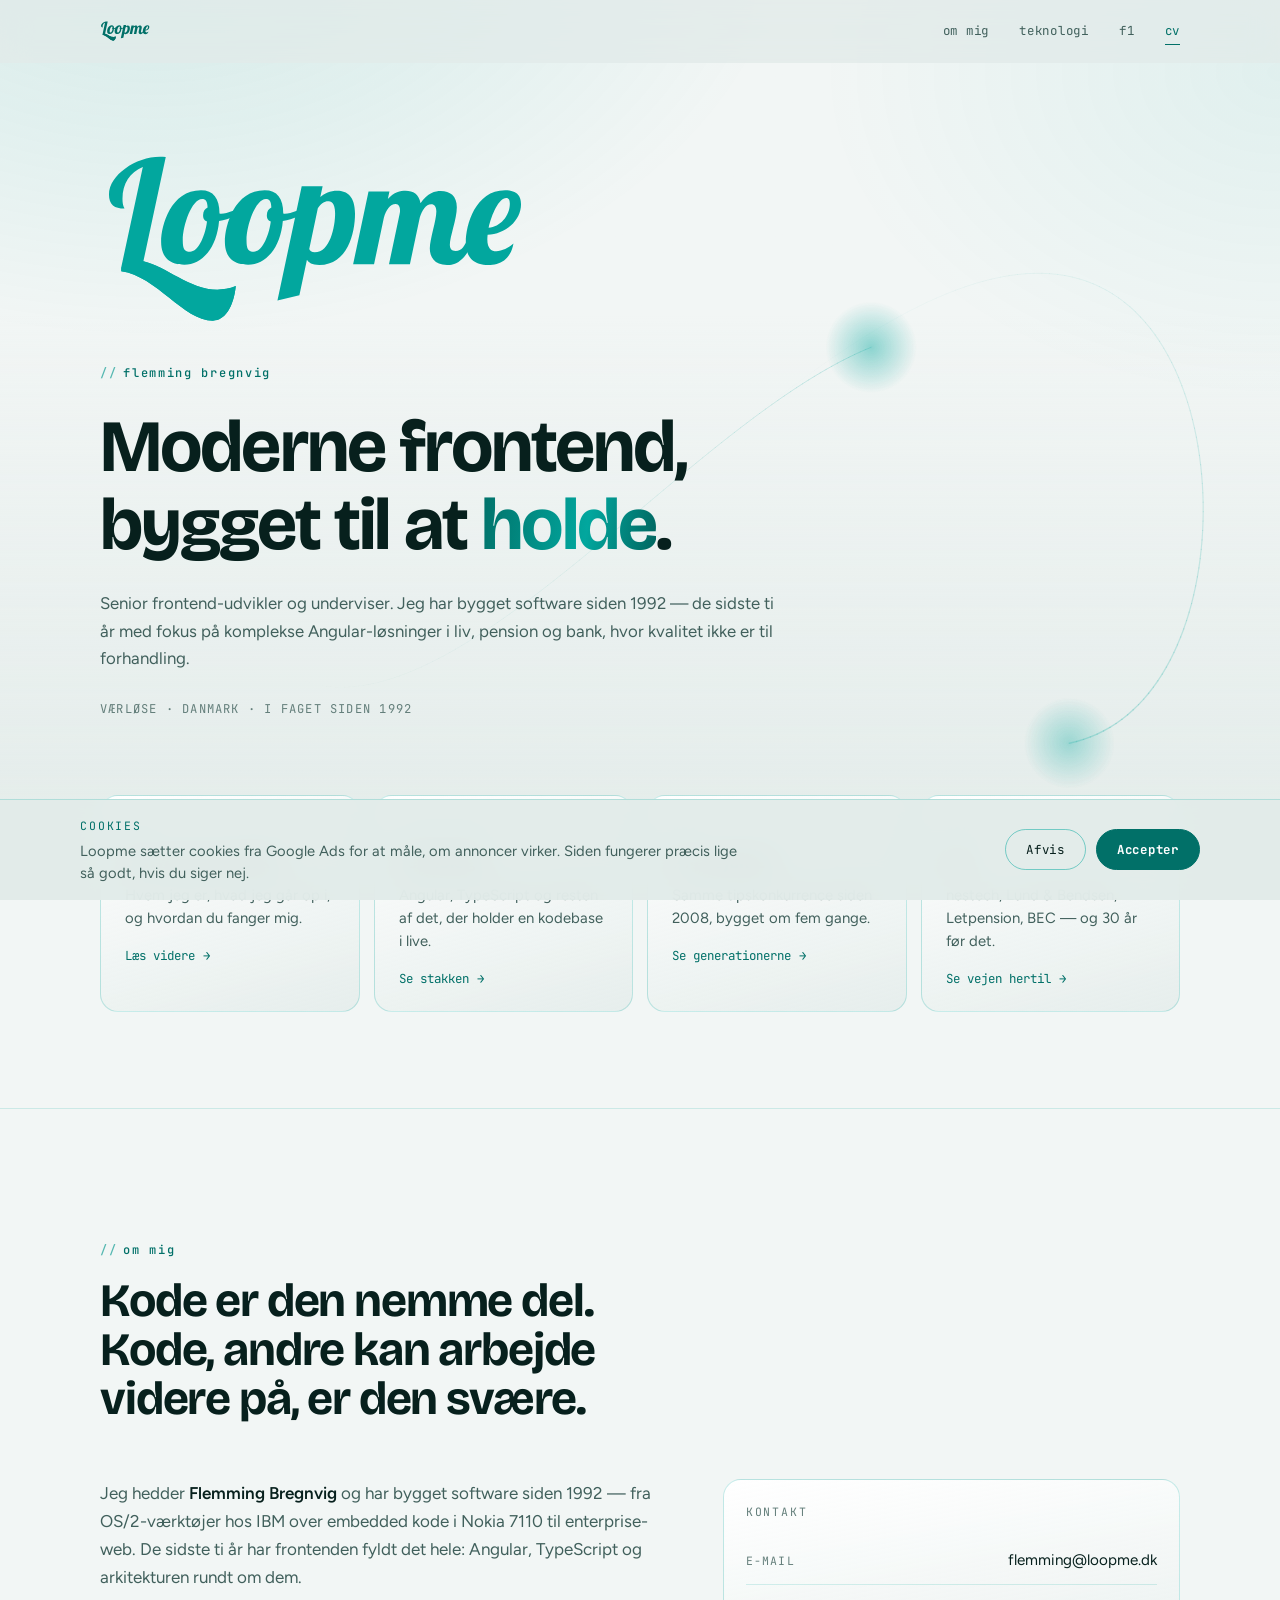
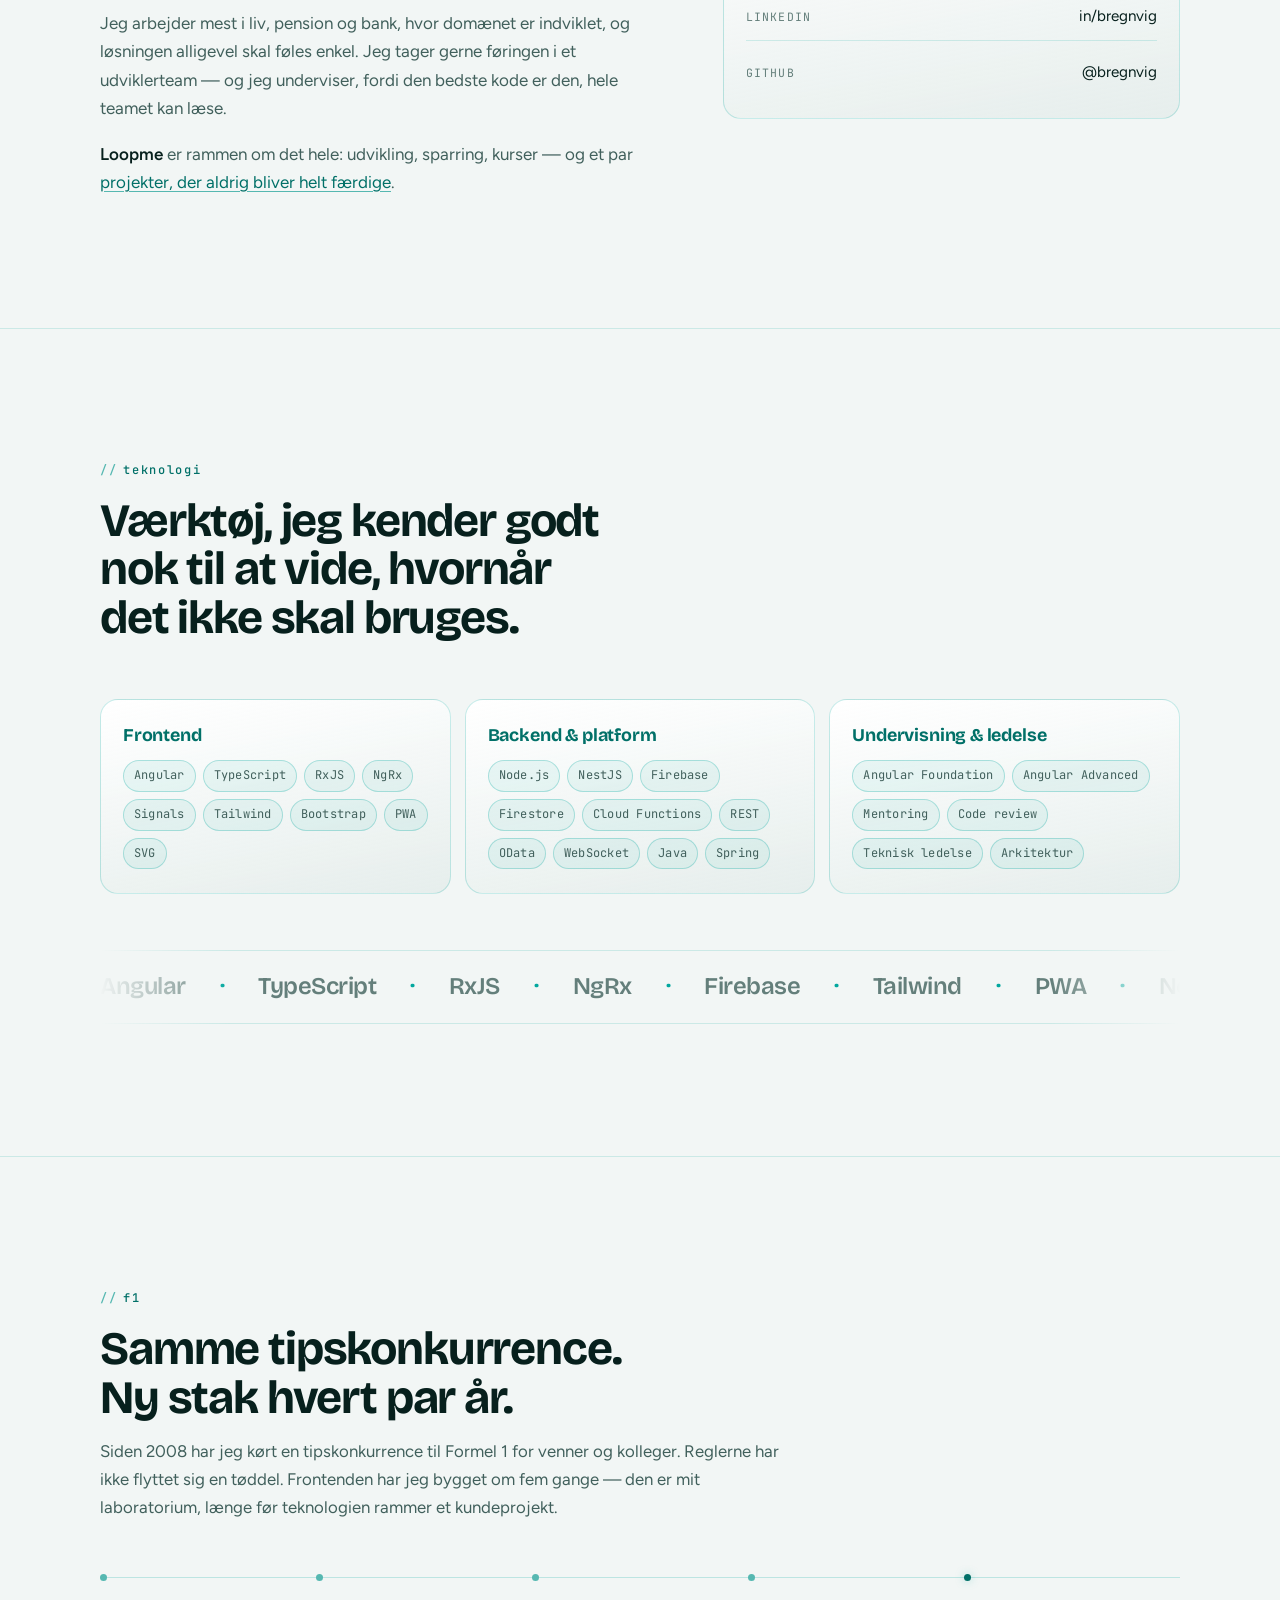
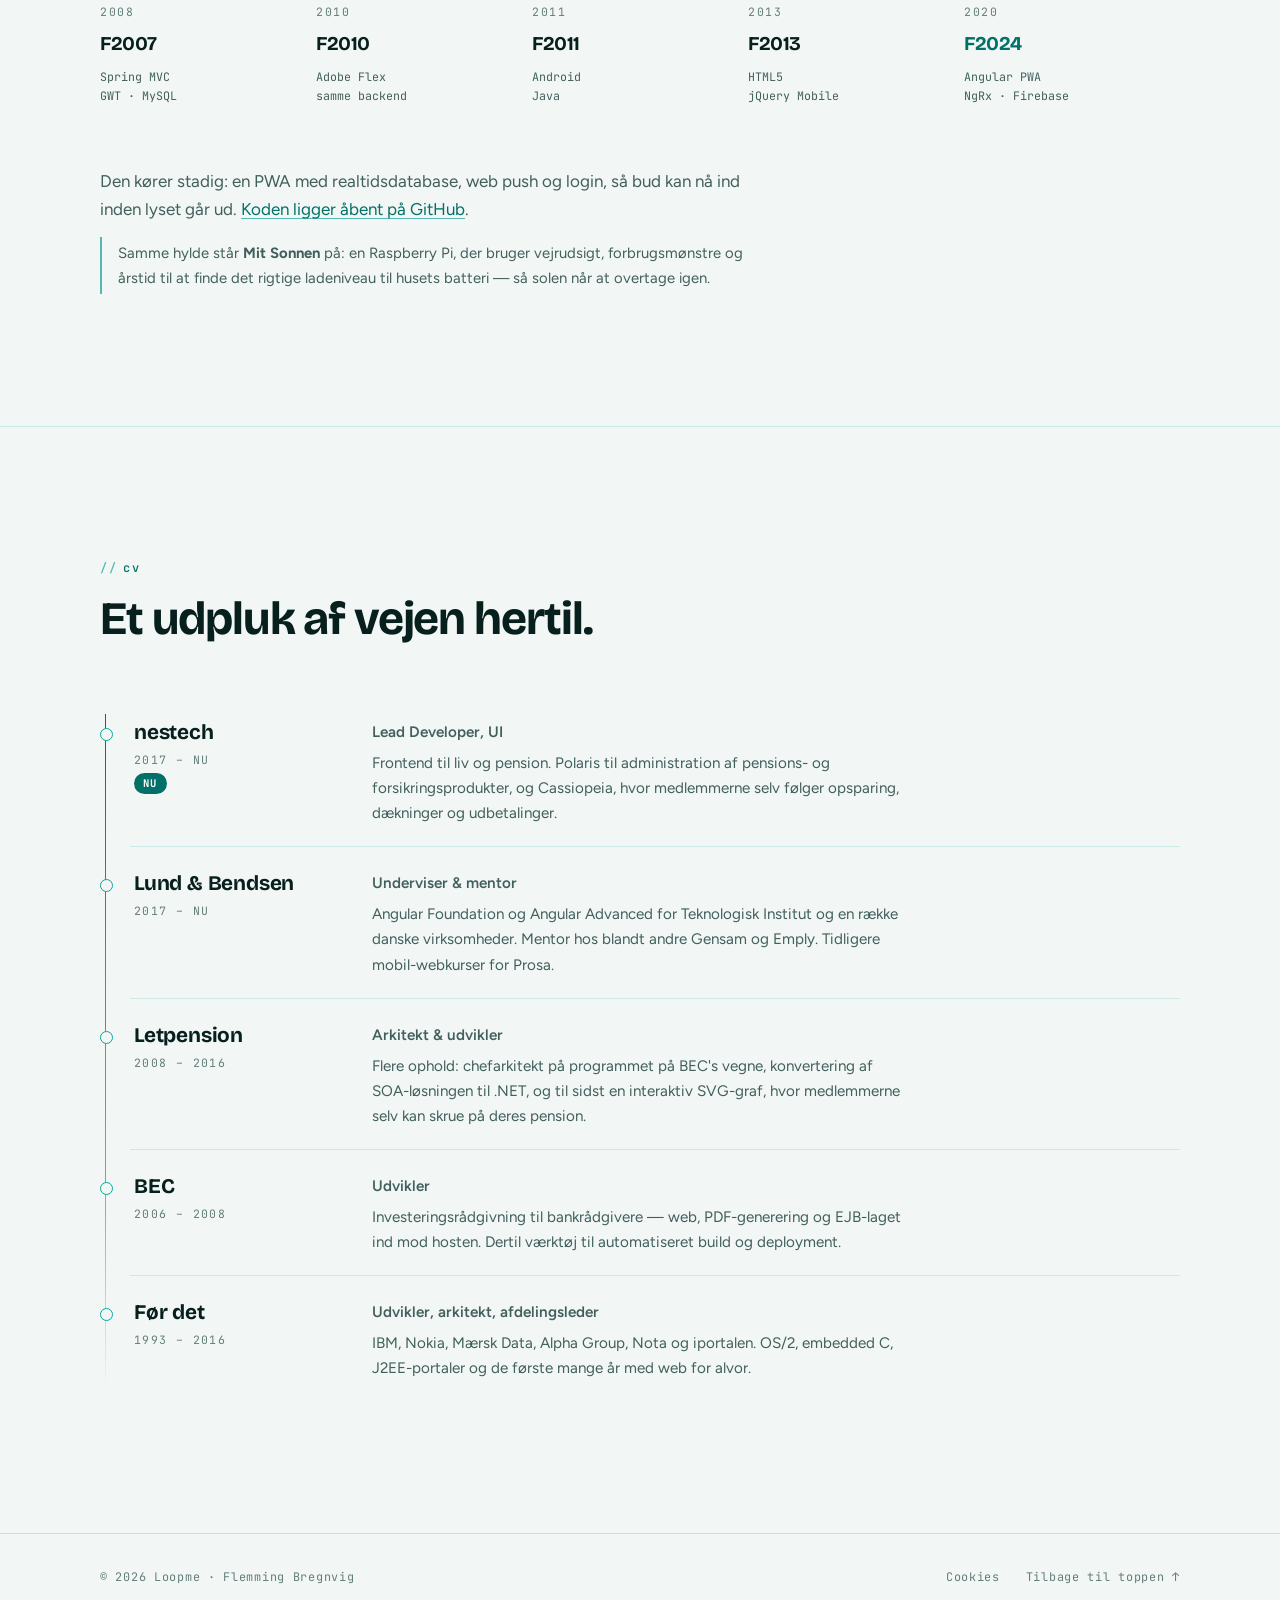
==== commit 992f8a3f: "Samtykke før Google-taggen får lov at måle Consent Mode v2 sættes til denied for alle fire kategorie" ====
--- a/index.html
+++ b/index.html
@@ -4,11 +4,33 @@
 <meta charset="utf-8">
 <meta name="viewport" content="width=device-width, initial-scale=1, viewport-fit=cover">
 
-<!-- Google tag (gtag.js) -->
-<script async src="https://www.googletagmanager.com/gtag/js?id=AW-18469354630"></script>
+<!-- Google tag (gtag.js) — samtykke sættes til denied, før taggen overhovedet loades -->
 <script>
   window.dataLayer = window.dataLayer || [];
   function gtag(){dataLayer.push(arguments);}
+
+  gtag('consent', 'default', {
+    ad_storage: 'denied',
+    ad_user_data: 'denied',
+    ad_personalization: 'denied',
+    analytics_storage: 'denied',
+    wait_for_update: 500
+  });
+
+  // Har den besøgende sagt ja før, gælder det med det samme — ikke først når banneret er tegnet.
+  try {
+    if (localStorage.getItem('loopme-consent') === 'granted') {
+      gtag('consent', 'update', {
+        ad_storage: 'granted',
+        ad_user_data: 'granted',
+        ad_personalization: 'granted',
+        analytics_storage: 'granted'
+      });
+    }
+  } catch (e) { /* private vindue, blokerede cookies — behold denied */ }
+</script>
+<script async src="https://www.googletagmanager.com/gtag/js?id=AW-18469354630"></script>
+<script>
   gtag('js', new Date());
 
   gtag('config', 'AW-18469354630');
@@ -487,10 +509,30 @@
 <footer class="foot">
   <div class="shell">
     <span>© 2026 Loopme · Flemming Bregnvig</span>
-    <a href="#top">Tilbage til toppen ↑</a>
+    <span class="foot-links">
+      <button type="button" class="linklike" id="consent-reopen">Cookies</button>
+      <a href="#top">Tilbage til toppen ↑</a>
+    </span>
   </div>
 </footer>
 
+<div class="consent" id="consent" role="region" aria-label="Cookiesamtykke" hidden>
+  <div class="consent-inner">
+    <div class="consent-copy">
+      <p class="consent-title">Cookies</p>
+      <p>
+        Loopme sætter cookies fra Google Ads for at måle, om annoncer virker.
+        Siden fungerer præcis lige så godt, hvis du siger nej.
+      </p>
+    </div>
+    <div class="consent-actions">
+      <button type="button" class="btn" data-consent="denied">Afvis</button>
+      <button type="button" class="btn btn-solid" data-consent="granted">Accepter</button>
+    </div>
+  </div>
+</div>
+
+<script src="consent.js"></script>
 <script src="main.js"></script>
 </body>
 </html>
--- a/styles.css
+++ b/styles.css
@@ -740,6 +740,106 @@
 .foot a { text-decoration: none; transition: color 0.25s ease; }
 .foot a:hover { color: var(--accent-lit); }
 
+
+/* ── samtykke ───────────────────────────────────────── */
+
+.consent {
+  position: fixed;
+  left: 0;
+  right: 0;
+  bottom: 0;
+  z-index: 60;
+  display: flex;
+  justify-content: center;
+  padding: 16px 20px calc(16px + env(safe-area-inset-bottom, 0px));
+  background: color-mix(in srgb, var(--ground-deep) 94%, transparent);
+  backdrop-filter: blur(16px) saturate(140%);
+  border-top: 1px solid var(--line);
+}
+.consent[hidden] { display: none; }
+
+.consent-inner {
+  width: 100%;
+  max-width: var(--shell);
+  display: flex;
+  flex-wrap: wrap;
+  align-items: center;
+  justify-content: space-between;
+  gap: 16px;
+}
+
+.consent-copy {
+  display: flex;
+  flex-direction: column;
+  gap: 5px;
+  max-width: 60ch;
+}
+.consent-title {
+  font-family: var(--mono);
+  font-size: 0.72rem;
+  letter-spacing: 0.16em;
+  text-transform: uppercase;
+  color: var(--accent-lit);
+}
+.consent-copy p + p {
+  color: var(--muted);
+  font-size: 0.92rem;
+  line-height: 1.5;
+}
+
+.consent-actions {
+  display: flex;
+  gap: 10px;
+  flex-shrink: 0;
+}
+
+.btn {
+  font-family: var(--mono);
+  font-size: 0.78rem;
+  letter-spacing: 0.06em;
+  padding: 11px 20px;
+  border-radius: 999px;
+  border: 1px solid var(--line-strong);
+  background: transparent;
+  color: var(--text);
+  cursor: pointer;
+  white-space: nowrap;
+  transition: background 0.25s ease, border-color 0.25s ease;
+}
+.btn:hover { border-color: var(--accent); background: var(--chip-bg-hover); }
+
+.btn-solid {
+  font-weight: 700;
+  color: var(--badge-fg);
+  background: var(--badge-bg);
+  border-color: var(--badge-bg);
+}
+.btn-solid:hover { background: var(--accent); border-color: var(--accent); }
+
+/* knap der skal se ud som et link */
+.linklike {
+  font: inherit;
+  letter-spacing: inherit;
+  color: inherit;
+  background: none;
+  border: 0;
+  padding: 0;
+  cursor: pointer;
+  transition: color 0.25s ease;
+}
+.linklike:hover { color: var(--accent-lit); }
+
+.foot-links {
+  display: flex;
+  align-items: center;
+  gap: clamp(14px, 2.5vw, 26px);
+}
+
+@media (max-width: 620px) {
+  .consent-inner { flex-direction: column; align-items: stretch; }
+  .consent-actions .btn { flex: 1; }
+}
+
 /* ── reveal on scroll (only once JS is up, so the page is readable at rest) ── */
 
 .anim .reveal {
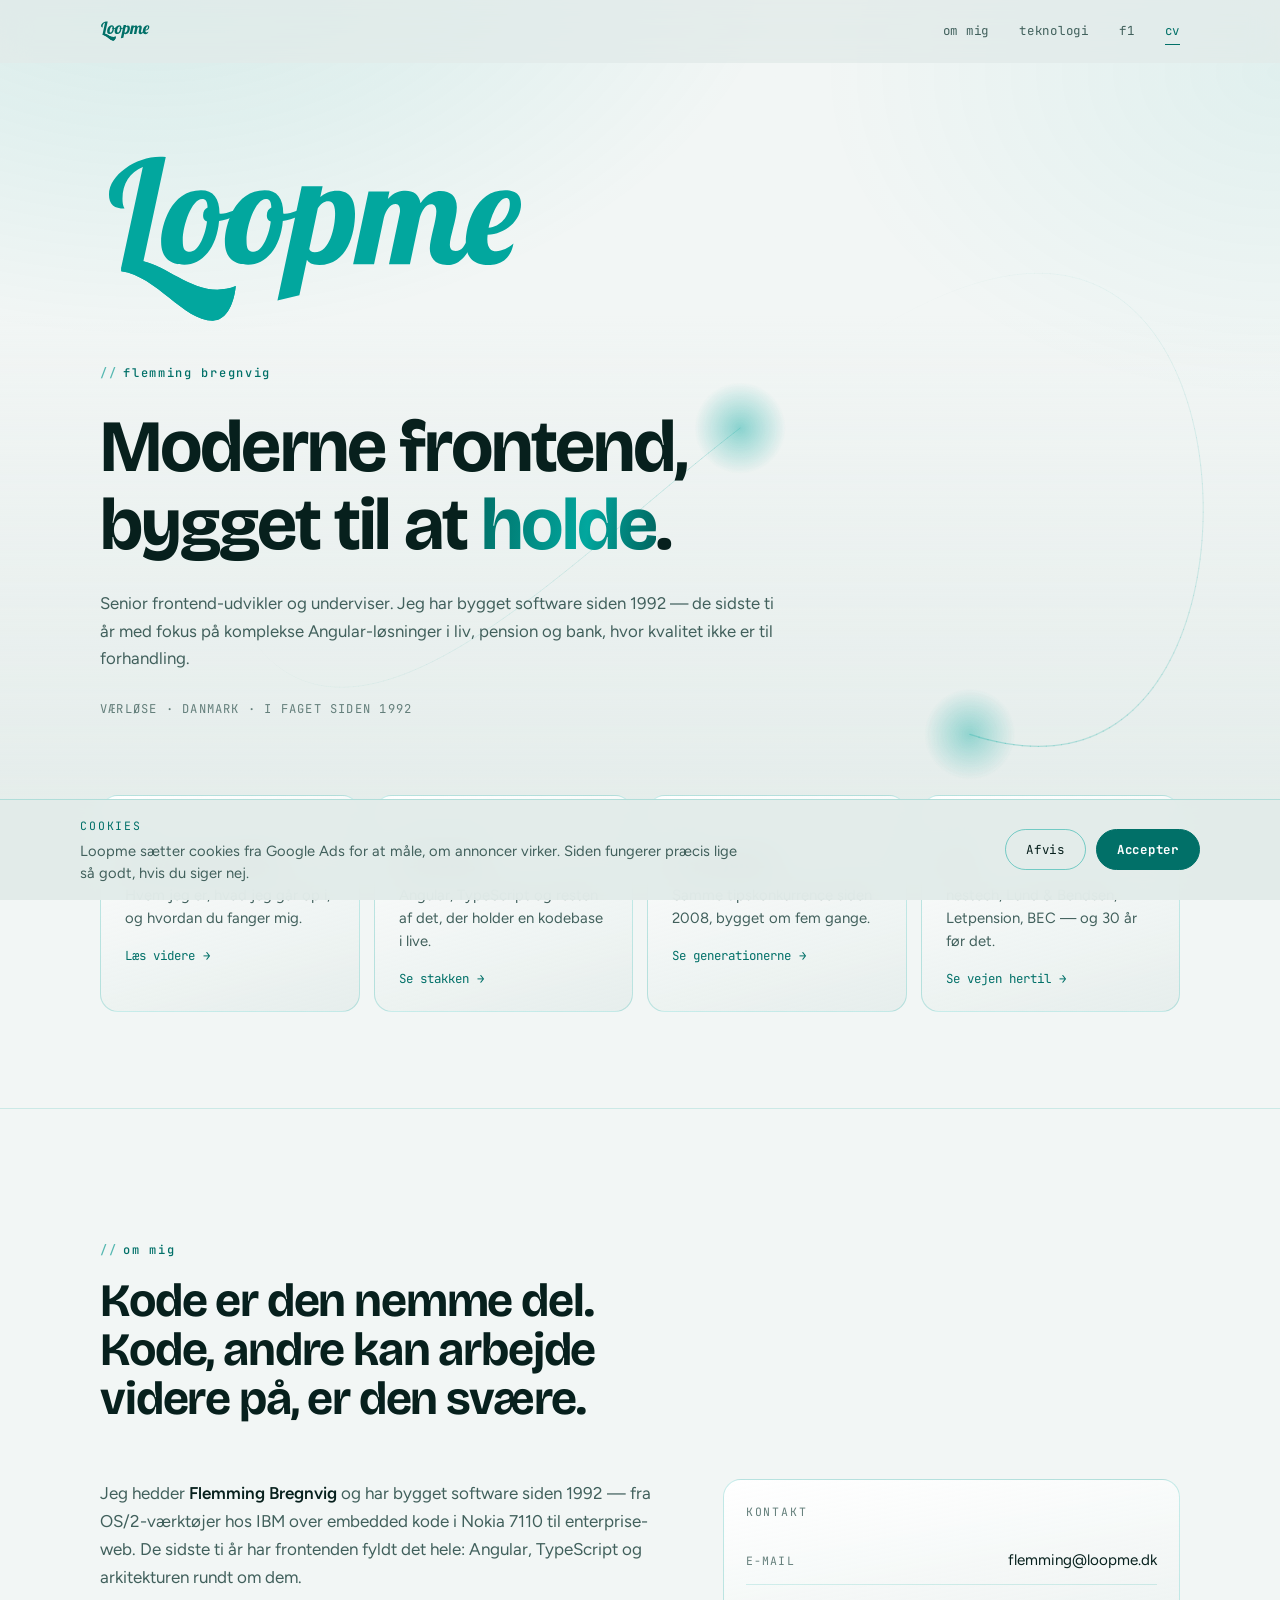
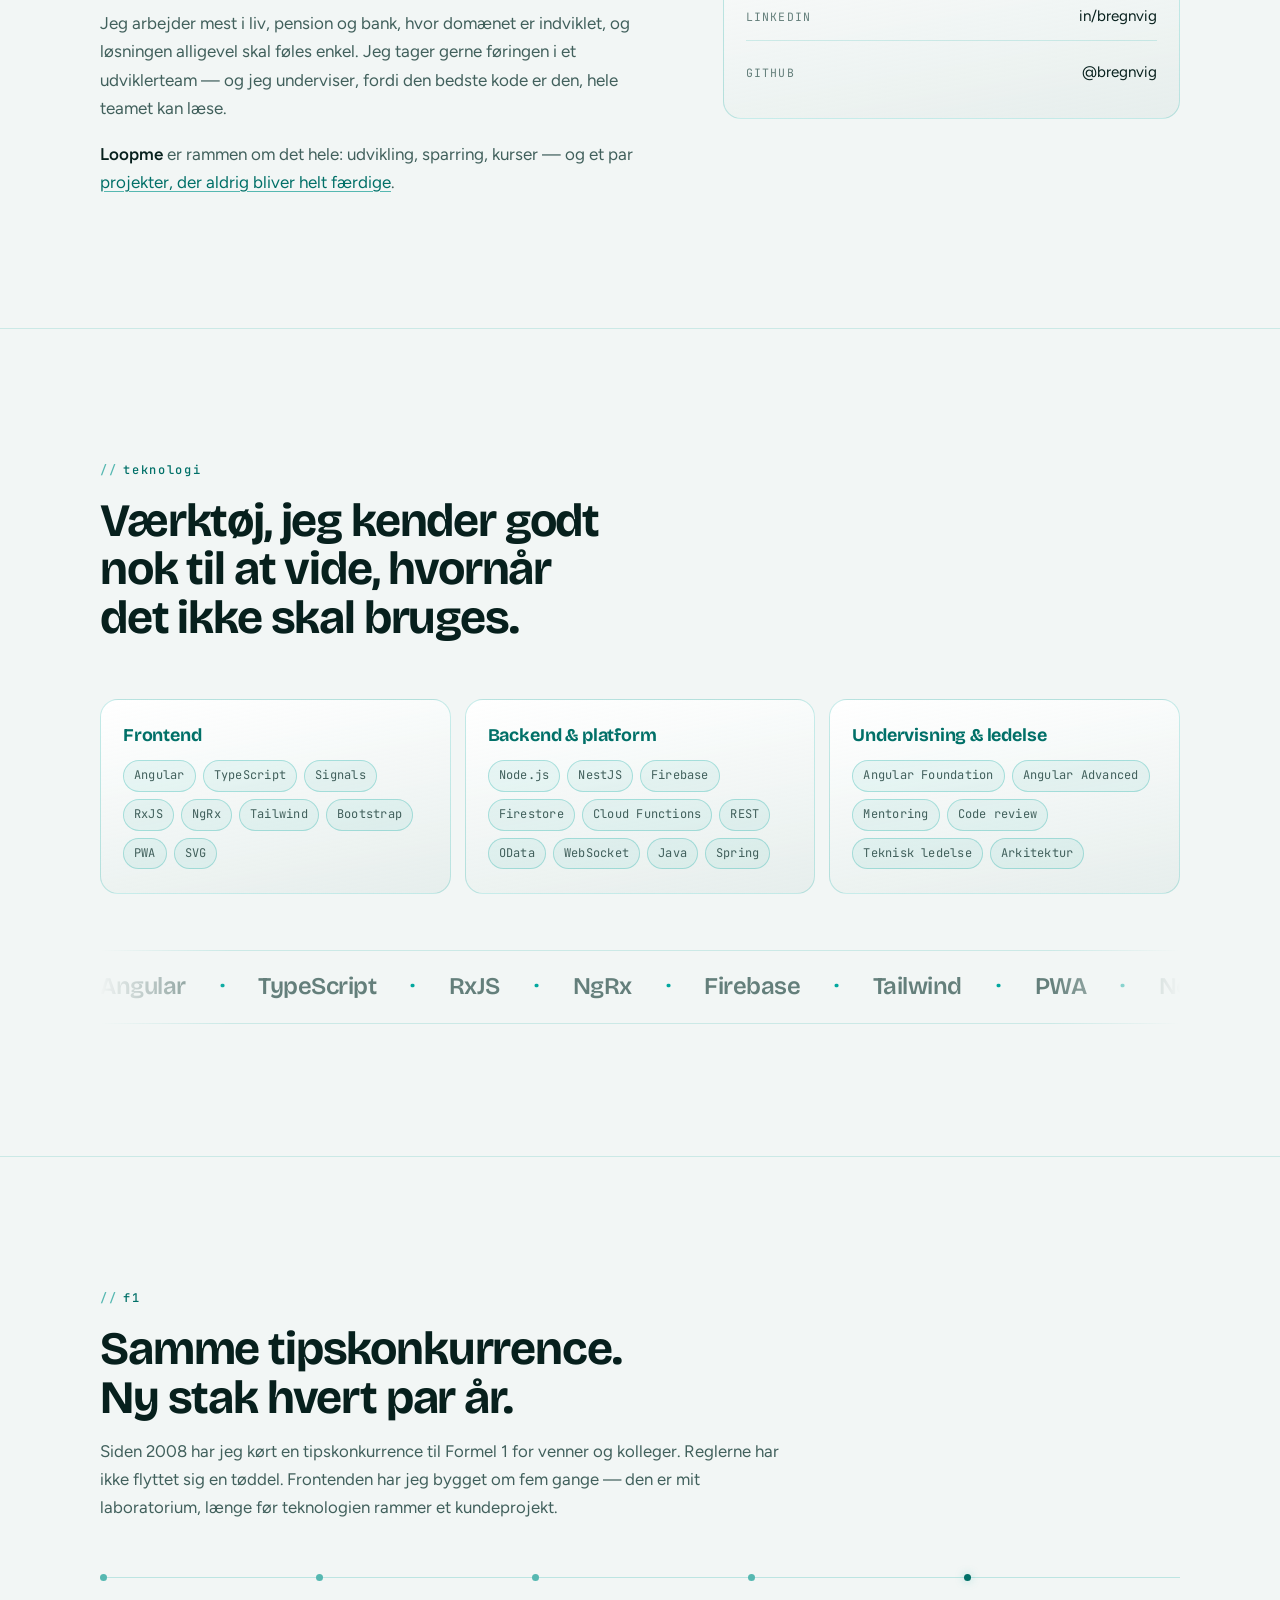
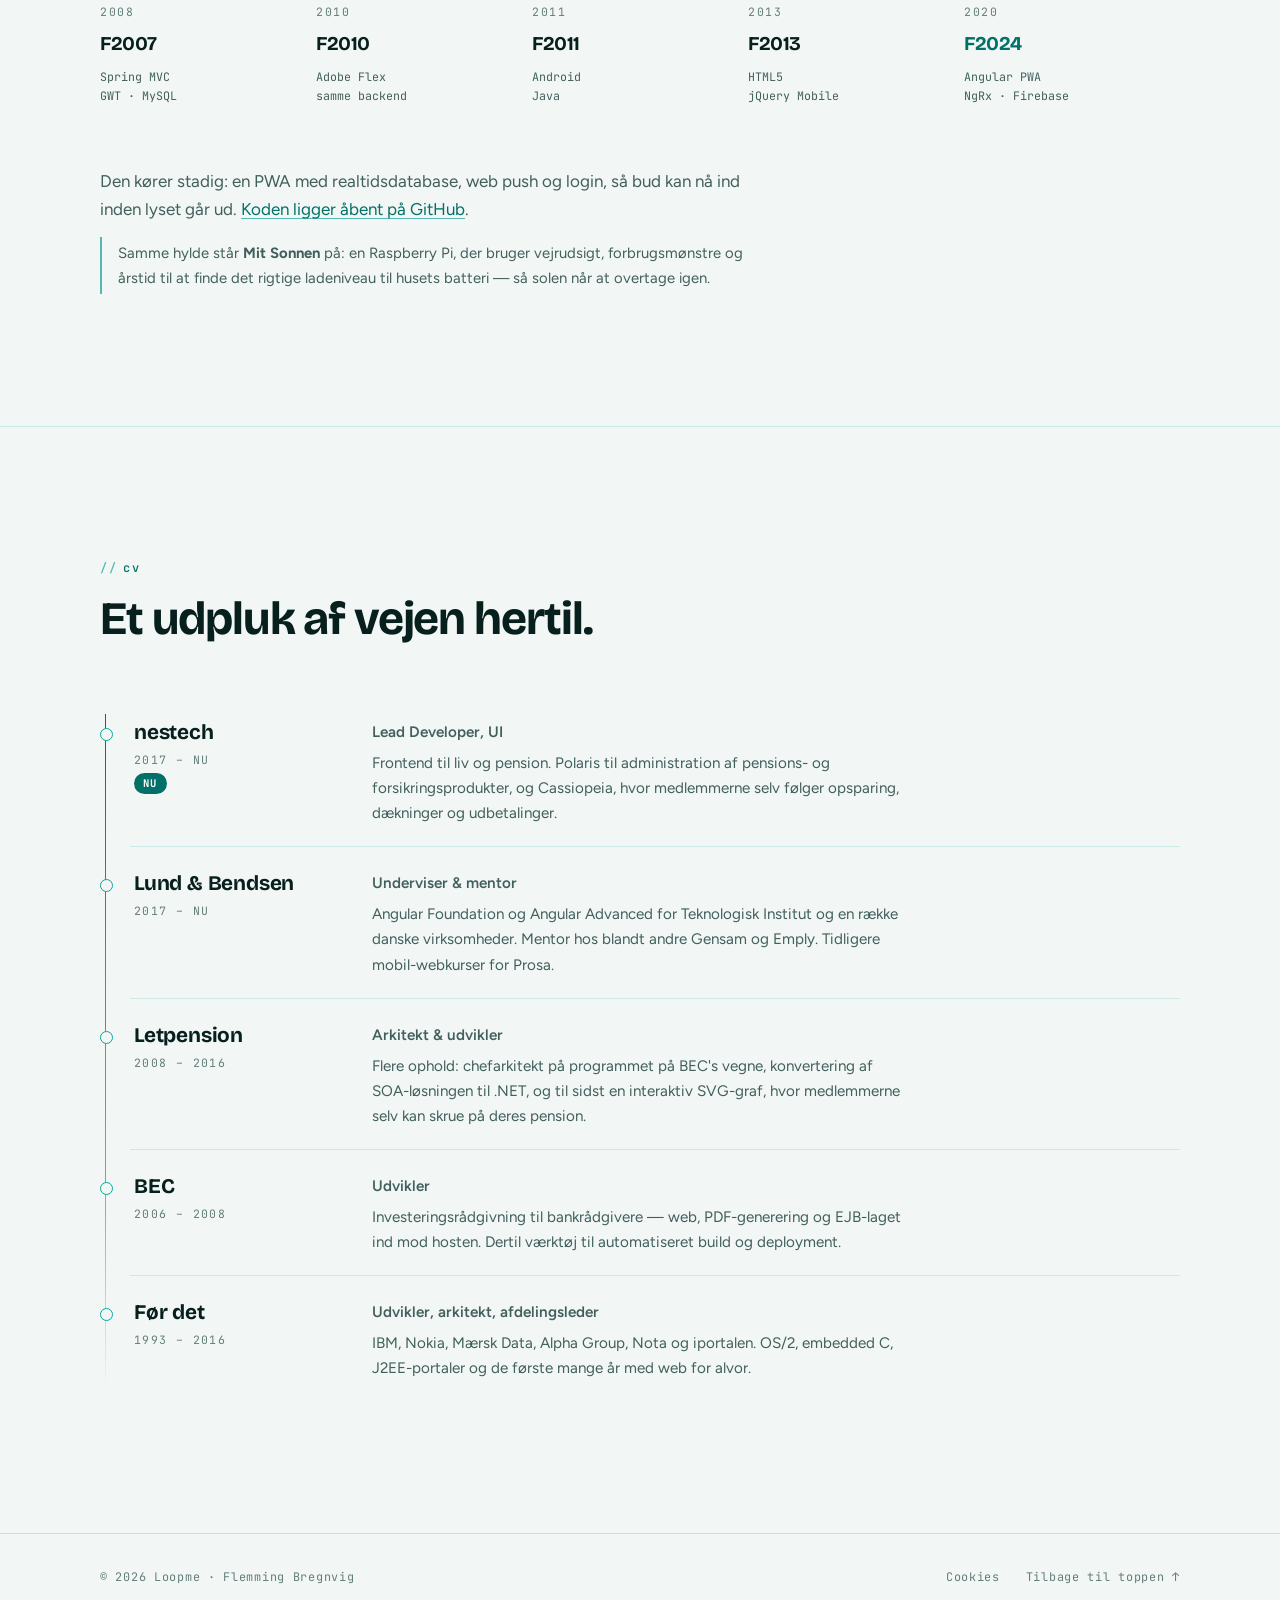
==== commit 50fdfe0f: "Signals før RxJS og NgRx i frontend-listen Co-Authored-By: Claude Opus 5 (1M context) <noreply@anthr" ====
--- a/index.html
+++ b/index.html
@@ -319,8 +319,8 @@
         <div class="stack reveal">
           <h3>Frontend</h3>
           <ul>
-            <li>Angular</li><li>TypeScript</li><li>RxJS</li><li>NgRx</li>
-            <li>Signals</li><li>Tailwind</li><li>Bootstrap</li><li>PWA</li><li>SVG</li>
+            <li>Angular</li><li>TypeScript</li><li>Signals</li><li>RxJS</li>
+            <li>NgRx</li><li>Tailwind</li><li>Bootstrap</li><li>PWA</li><li>SVG</li>
           </ul>
         </div>
         <div class="stack reveal">
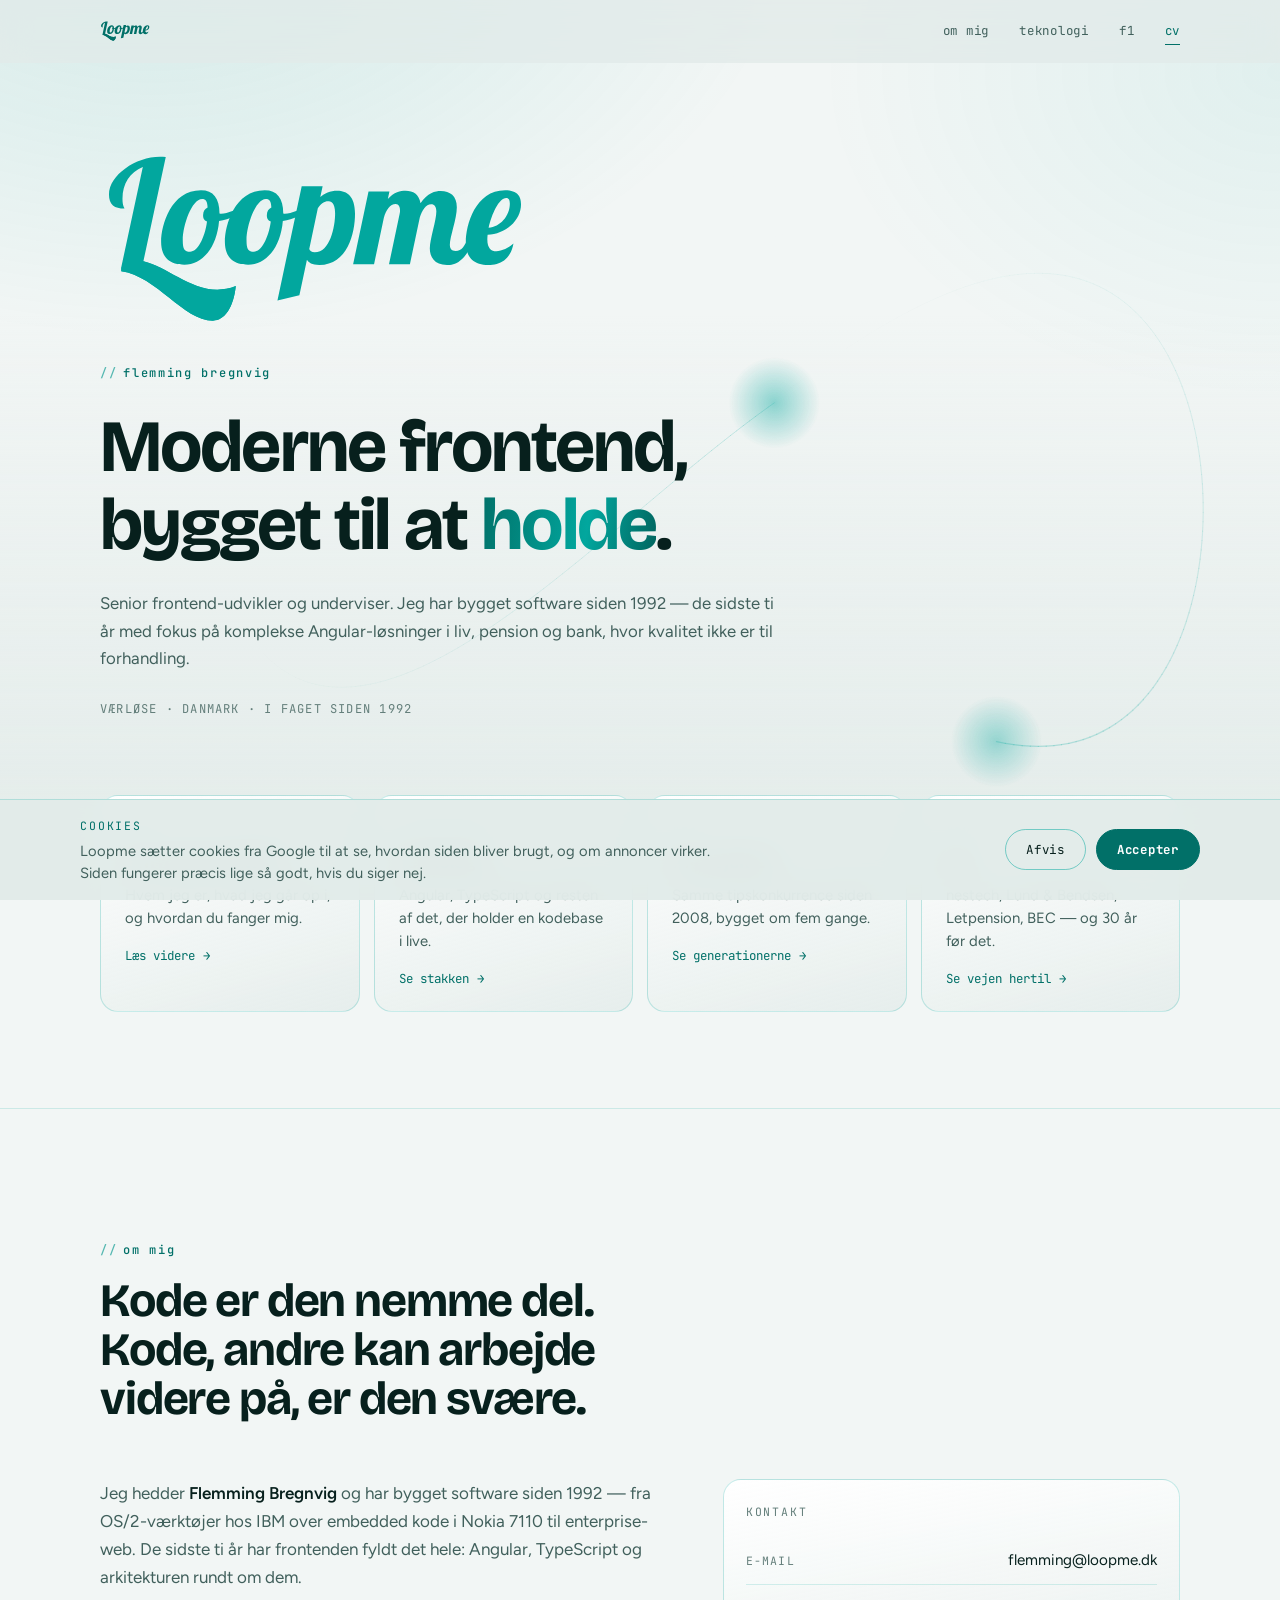
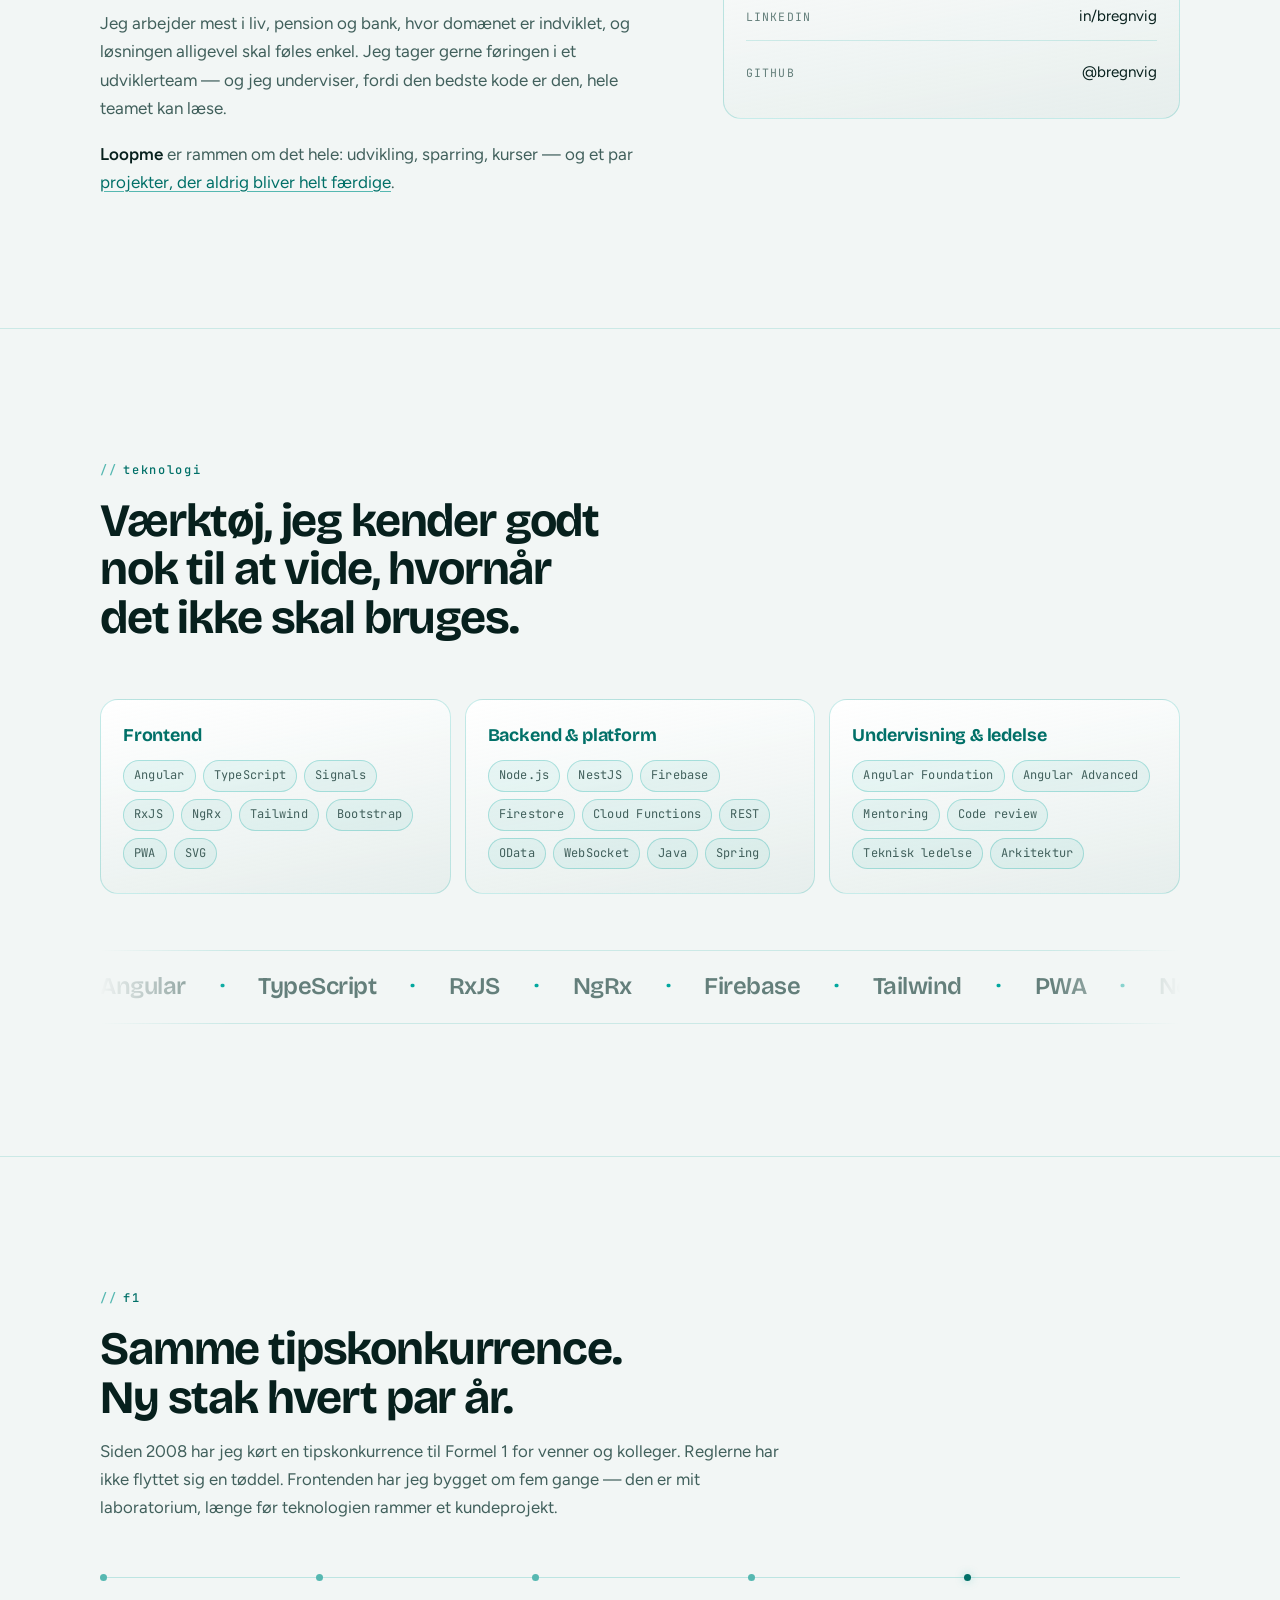
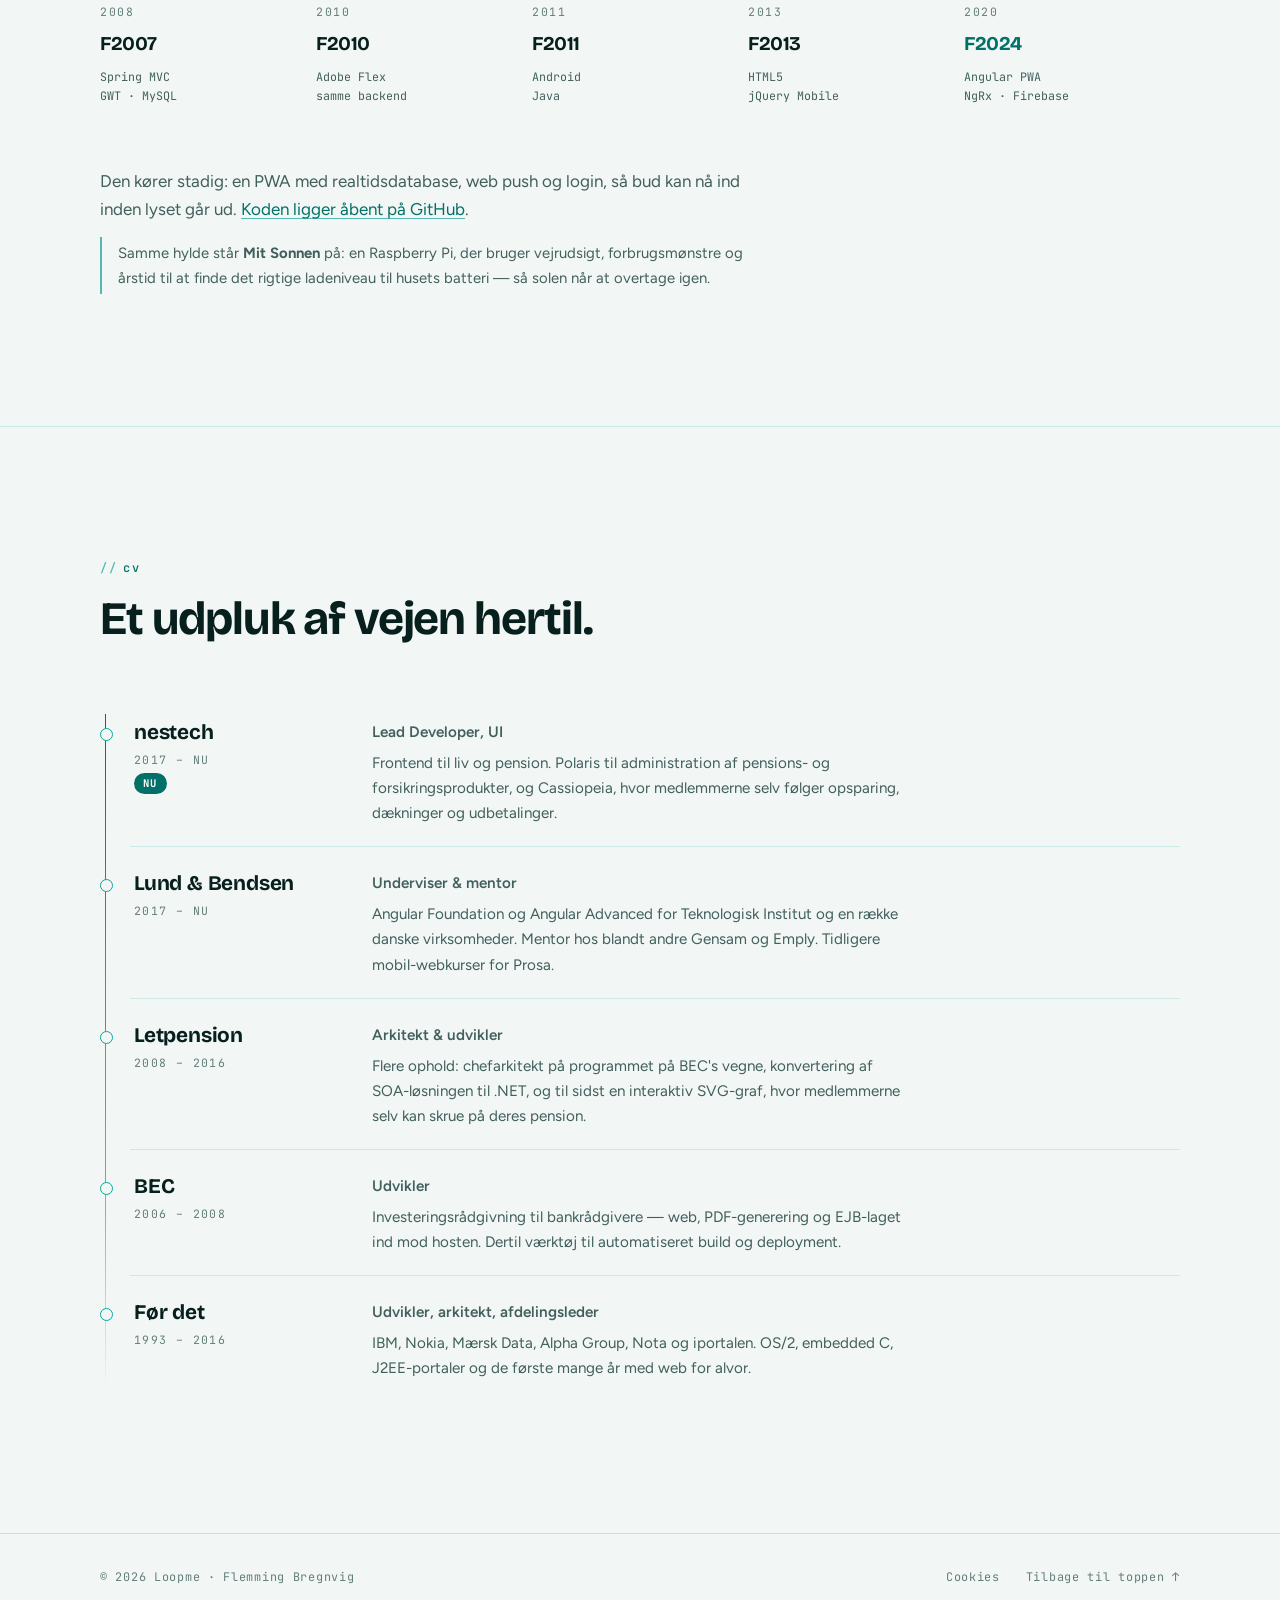
==== commit 7ea1f0f3: "Tilføj GA4 (G-YSNZ7Y9FGZ) ved siden af Ads-taggen Samme gtag.js-loader, én config-linje per destinat" ====
--- a/index.html
+++ b/index.html
@@ -4,7 +4,7 @@
 <meta charset="utf-8">
 <meta name="viewport" content="width=device-width, initial-scale=1, viewport-fit=cover">
 
-<!-- Google tag (gtag.js) — samtykke sættes til denied, før taggen overhovedet loades -->
+<!-- Google tag (gtag.js) — GA4 + Google Ads. Samtykke sættes til denied, før taggen overhovedet loades -->
 <script>
   window.dataLayer = window.dataLayer || [];
   function gtag(){dataLayer.push(arguments);}
@@ -33,7 +33,8 @@
 <script>
   gtag('js', new Date());
 
-  gtag('config', 'AW-18469354630');
+  gtag('config', 'G-YSNZ7Y9FGZ');    // GA4 — besøgsstatistik
+  gtag('config', 'AW-18469354630');  // Google Ads — konverteringer
 </script>
 
 <title>Loopme — Flemming Bregnvig</title>
@@ -521,8 +522,8 @@
     <div class="consent-copy">
       <p class="consent-title">Cookies</p>
       <p>
-        Loopme sætter cookies fra Google Ads for at måle, om annoncer virker.
-        Siden fungerer præcis lige så godt, hvis du siger nej.
+        Loopme sætter cookies fra Google til at se, hvordan siden bliver brugt,
+        og om annoncer virker. Siden fungerer præcis lige så godt, hvis du siger nej.
       </p>
     </div>
     <div class="consent-actions">
